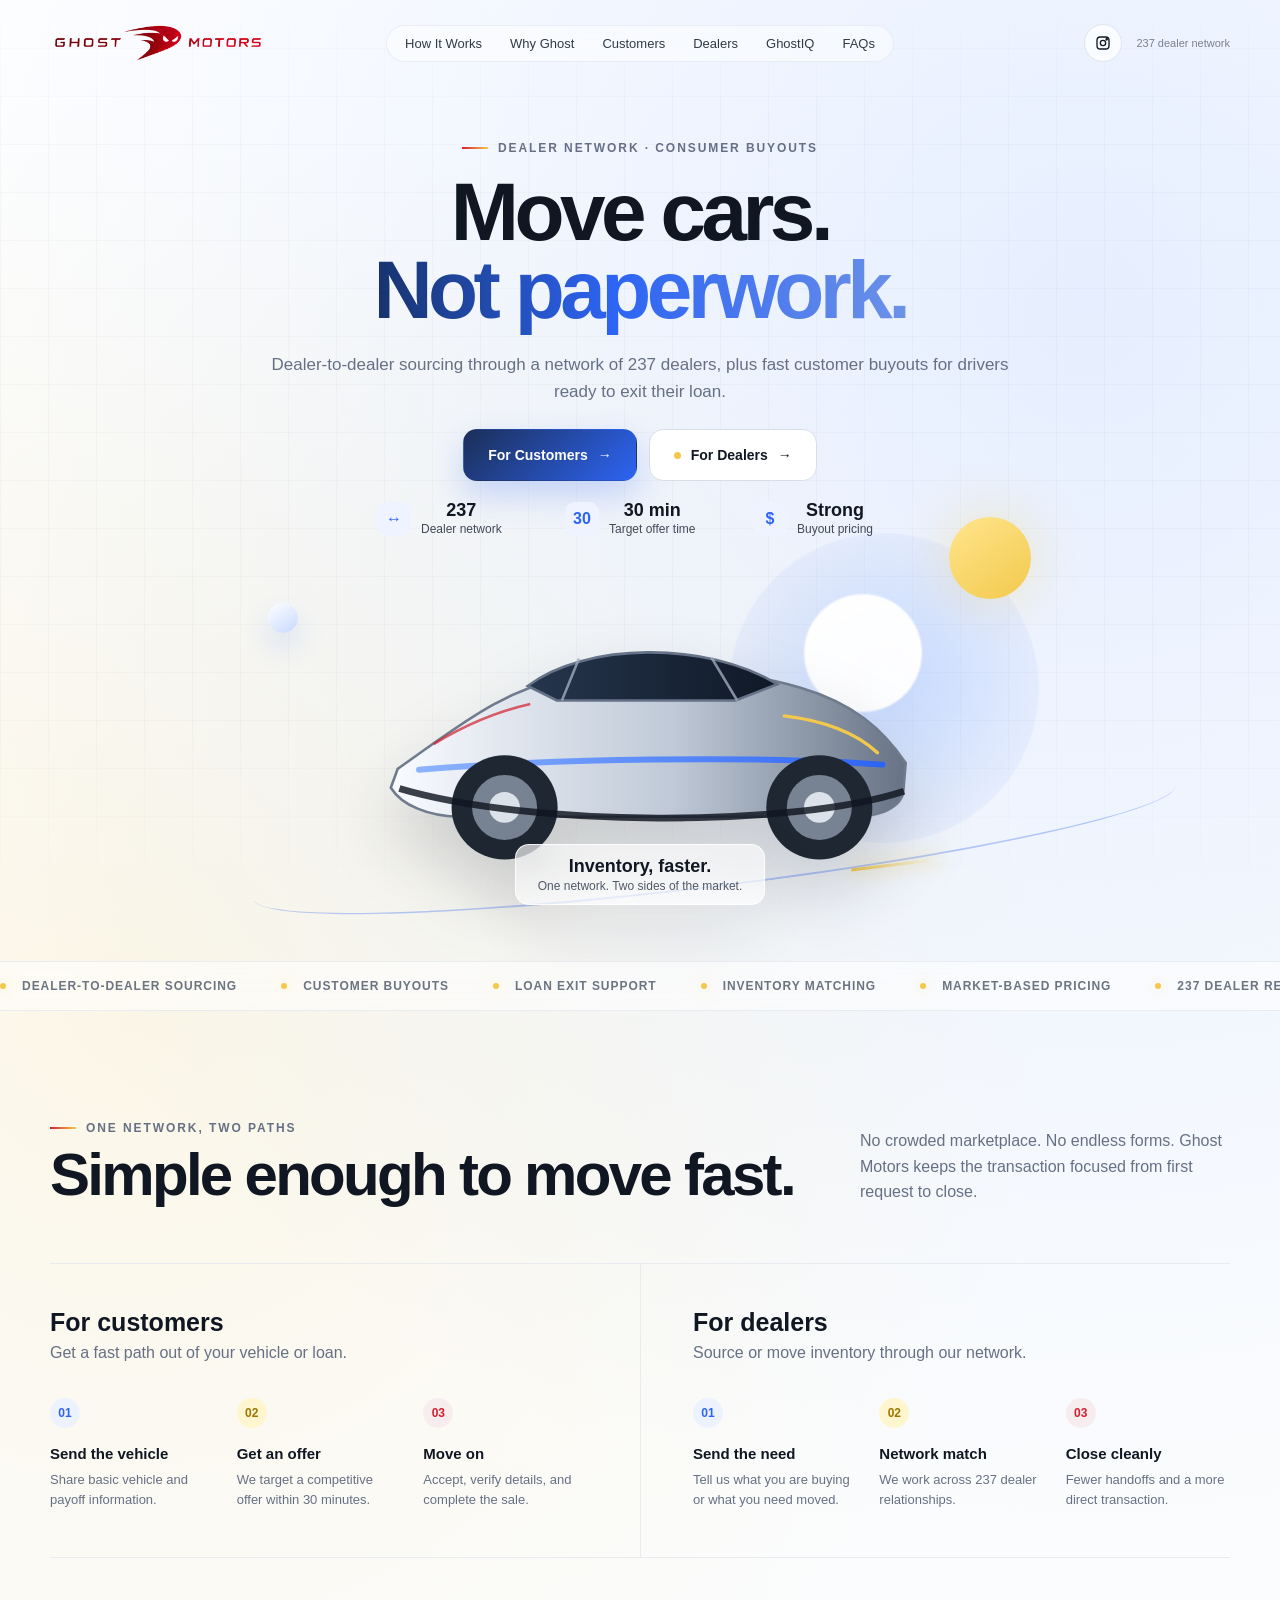
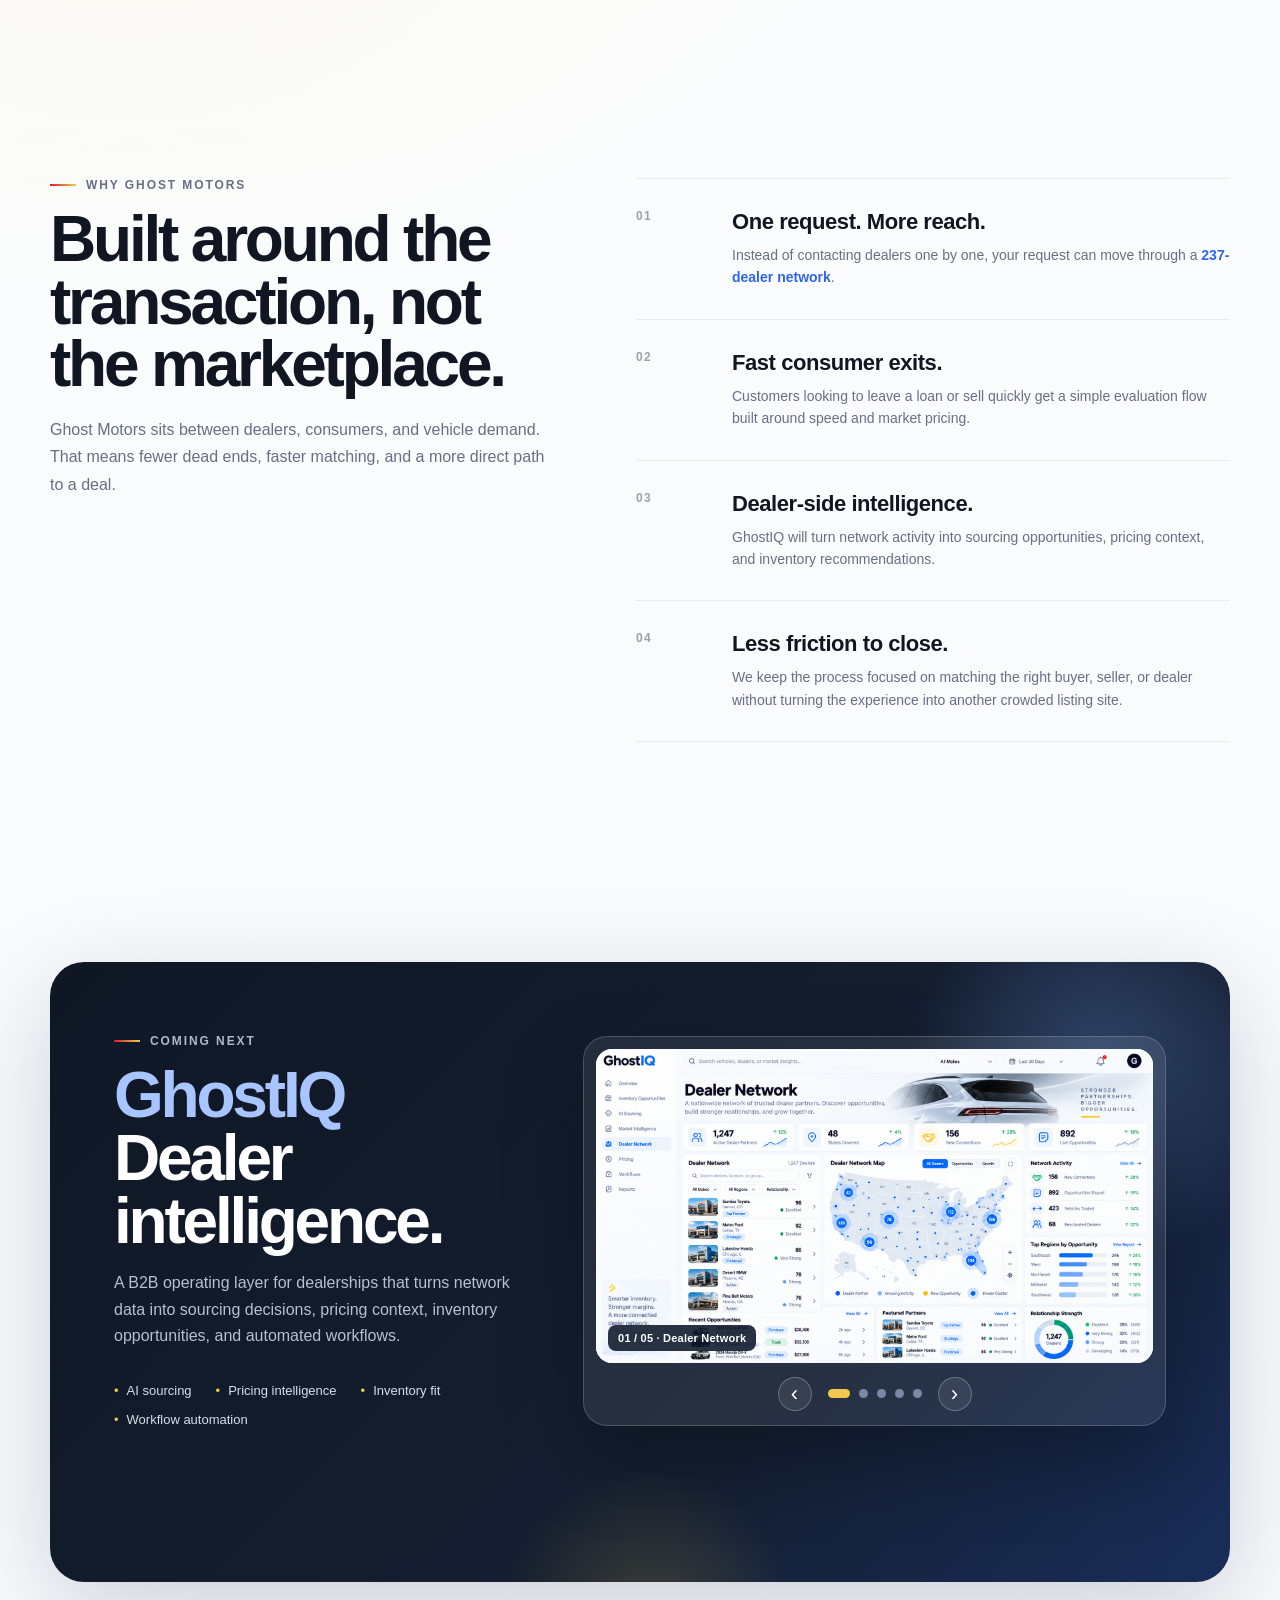
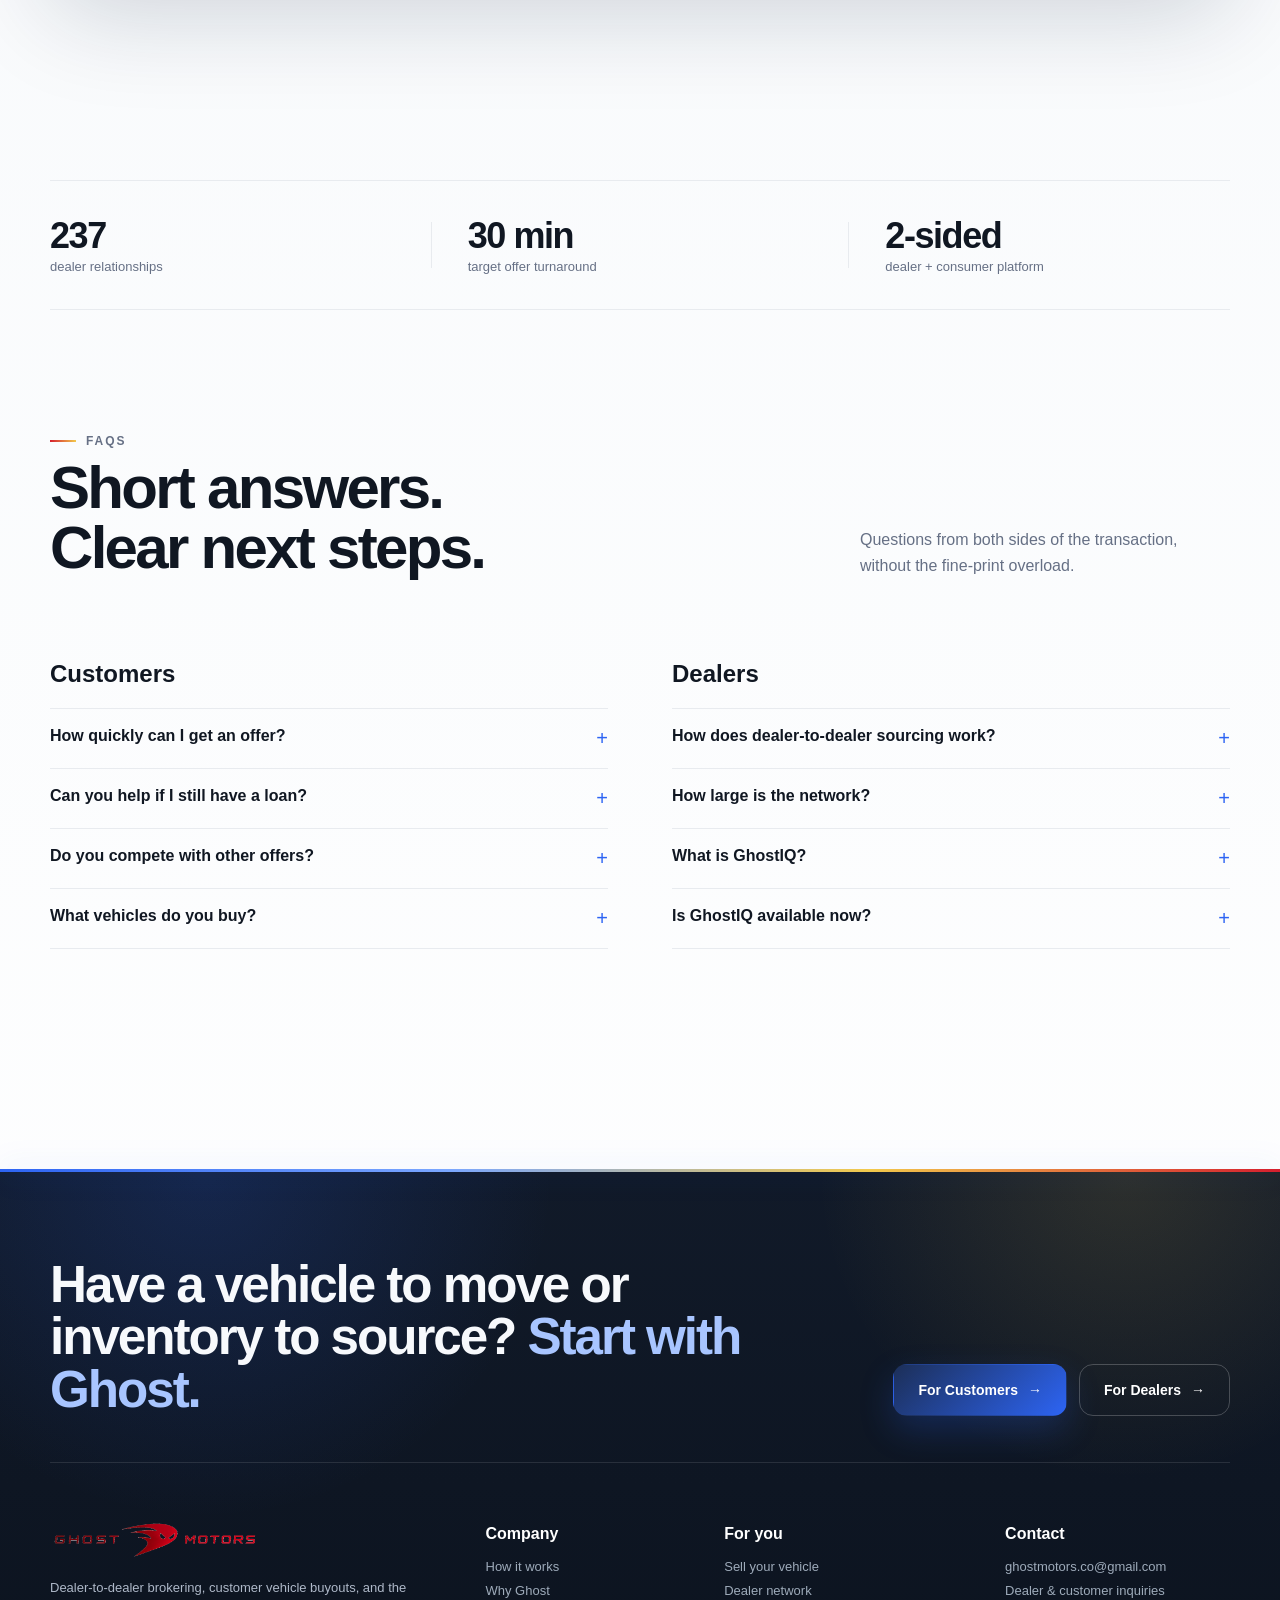
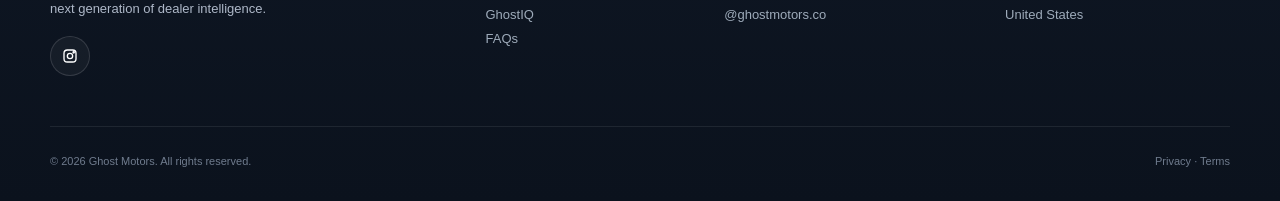
==== index.html @ e9da0dec "Replace GhostIQ mockup with five-image carousel" ====
<!DOCTYPE html>
<html lang="en">
<head>
<meta charset="UTF-8">
<meta name="viewport" content="width=device-width, initial-scale=1.0">
<meta name="description" content="Ghost Motors connects dealers, sources inventory, and gives customers fast vehicle offers.">
<title>Ghost Motors | Move Inventory Faster</title>
<link rel="icon" type="image/svg+xml" href="favicon.svg">
<style>
  :root {
    --ink:#101722;
    --muted:#667085;
    --line:#e8ebef;
    --paper:#fbfcfd;
    --blue:#2d64f3;
    --blue-2:#7aa7ff;
    --yellow:#f2c94c;
    --red:#d51f2e;
    --shadow: 0 24px 70px rgba(16, 23, 34, .10);
  }
  * { box-sizing:border-box; }
  html { scroll-behavior:smooth; }
  body {
    margin:0;
    font-family: Inter, ui-sans-serif, -apple-system, BlinkMacSystemFont, "Segoe UI", sans-serif;
    color:var(--ink);
    background:
      radial-gradient(circle at 85% 6%, rgba(122,167,255,.18), transparent 26%),
      radial-gradient(circle at 10% 20%, rgba(242,201,76,.13), transparent 22%),
      linear-gradient(180deg,#fff 0%,#f8fafc 58%,#fff 100%);
    overflow-x:hidden;
  }
  body::before {
    content:"";
    position:fixed; inset:0; pointer-events:none; z-index:-1;
    background-image:linear-gradient(rgba(16,23,34,.025) 1px, transparent 1px),
                     linear-gradient(90deg, rgba(16,23,34,.025) 1px, transparent 1px);
    background-size:48px 48px;
    mask-image:linear-gradient(to bottom, transparent, #000 12%, #000 82%, transparent);
  }
  .scroll-progress{
    position:fixed; top:0; left:0; height:3px; width:0; z-index:100;
    background:linear-gradient(90deg,var(--blue),var(--yellow),var(--red));
    box-shadow:0 0 18px rgba(45,100,243,.32);
  }
  a { color:inherit; text-decoration:none; }
  .wrap { width:min(1180px, calc(100% - 48px)); margin:auto; }
  .site-header{
    position:sticky; top:0; z-index:60;
    border-bottom:1px solid transparent;
    transition:background .3s ease, border-color .3s ease, box-shadow .3s ease, backdrop-filter .3s ease;
  }
  .site-header.scrolled{
    background:rgba(255,255,255,.78);
    backdrop-filter:blur(18px) saturate(1.2);
    -webkit-backdrop-filter:blur(18px) saturate(1.2);
    border-color:rgba(215,221,230,.78);
    box-shadow:0 12px 45px rgba(16,23,34,.06);
  }
  .nav {
    height:86px; display:grid; grid-template-columns:230px 1fr 230px; align-items:center;
    position:relative; z-index:20;
  }
  .brand { display:flex; align-items:center; width:220px; }
  .brand img { width:100%; max-height:44px; object-fit:contain; object-position:left center; }
  .navlinks {
    justify-self:center; display:flex; gap:28px; align-items:center;
    font-size:13px; color:#313a46; padding:10px 18px; border-radius:999px;
    background:rgba(255,255,255,.48); border:1px solid rgba(229,233,239,.75);
    backdrop-filter:blur(12px); -webkit-backdrop-filter:blur(12px);
  }
  .nav-right{justify-self:end; display:flex; align-items:center; gap:14px;}
  .nav-social{
    width:38px; height:38px; display:grid; place-items:center; border-radius:50%;
    border:1px solid #dfe4eb; background:rgba(255,255,255,.75); font-weight:900; font-size:13px;
    transition:.2s ease;
  }
  .nav-social:hover{transform:translateY(-2px); border-color:#cdd6e3; box-shadow:0 10px 24px rgba(16,23,34,.08);}
  .nav-social svg,.footer-social svg{width:16px; height:16px; display:block;}
  .nav-note{font-size:11px; color:#798290; white-space:nowrap;}
  .navlinks a { position:relative; }
  .navlinks a::after {
    content:""; position:absolute; left:0; right:100%; bottom:-8px; height:2px;
    background:linear-gradient(90deg,var(--blue),var(--yellow)); transition:.25s ease;
  }
  .navlinks a:hover::after { right:0; }
  .menu { display:none; border:0; background:none; font-size:26px; }
  .hero {
    min-height:auto; display:flex; flex-direction:column; align-items:center; justify-content:center;
    gap:0; padding:54px 0 34px; position:relative; text-align:center;
  }
  .hero-copy{
    display:flex; flex-direction:column; align-items:center; justify-content:center;
  }
  .eyebrow {
    display:flex; gap:10px; align-items:center; font-size:12px; letter-spacing:.16em;
    text-transform:uppercase; font-weight:800; color:#667085;
  }
  .eyebrow i { width:26px; height:2px; background:linear-gradient(90deg,var(--red),var(--yellow)); display:block; }
  h1 {
    margin:18px 0 22px; font-size:clamp(54px, 6.4vw, 86px); line-height:.95;
    letter-spacing:-.055em; max-width:900px;
  }
  h1 .accent {
    background:linear-gradient(90deg,#17336c 0%,var(--blue) 45%,#6c91e7 100%);
    -webkit-background-clip:text; color:transparent;
  }
  .hero p {
    max-width:760px; font-size:17px; line-height:1.6; color:var(--muted); margin:0 0 24px;
  }
  .actions { display:flex; gap:12px; flex-wrap:wrap; justify-content:center; }
  .btn {
    height:52px; padding:0 24px; border-radius:14px; display:inline-flex; align-items:center;
    justify-content:center; gap:10px; font-weight:800; font-size:14px; border:1px solid transparent;
    transition:transform .2s ease, box-shadow .2s ease, background .2s ease;
  }
  .btn:hover { transform:translateY(-2px); }
  .btn.primary {
    color:#fff; background:linear-gradient(135deg,#1c2f58,var(--blue));
    box-shadow:0 14px 34px rgba(45,100,243,.23);
  }
  .btn.secondary { background:#fff; border-color:#d9dee6; }
  .btn .dot { width:7px; height:7px; border-radius:99px; background:var(--yellow); }
  .trust {
    display:flex; gap:38px; margin-top:20px; color:#414a57; flex-wrap:wrap; justify-content:center;
    position:relative; z-index:5;
  }
  .trust-item { display:flex; align-items:center; gap:10px; min-width:150px; }
  .trust-icon {
    width:34px; height:34px; border-radius:10px; background:#eef3ff; display:grid; place-items:center;
    color:var(--blue); font-size:16px; font-weight:900;
  }
  .trust b { display:block; font-size:18px; line-height:1; color:var(--ink); }
  .trust span { font-size:12px; }

  .visual {
    position:relative; height:410px; width:min(100%, 930px);
    margin:-42px auto -4px;
  }
  .halo {
    position:absolute; width:350px; height:350px; border-radius:50%; right:5%; top:18px;
    background:
      radial-gradient(circle at 44% 40%,rgba(255,255,255,.95) 0 20%,transparent 21%),
      radial-gradient(circle,rgba(122,167,255,.35),rgba(45,100,243,.05) 62%,transparent 63%);
    filter:blur(.1px); animation:float 7s ease-in-out infinite;
  }
  .sun {
    position:absolute; width:82px; height:82px; border-radius:50%; right:8%; top:22px;
    background:linear-gradient(145deg,#ffe58d,var(--yellow)); box-shadow:0 0 55px rgba(242,201,76,.33);
    animation:pulse 5s ease-in-out infinite;
  }
  .orb {
    position:absolute; width:30px; height:30px; border-radius:50%; left:10%; top:108px;
    background:linear-gradient(145deg,#fff,#c7d8ff); box-shadow:0 15px 30px rgba(45,100,243,.16);
    animation:float2 6s ease-in-out infinite;
  }
  .car-stage {
    position:absolute; inset:18px -8px 0 0; display:flex; align-items:center; justify-content:center;
  }
  .car-svg { width:100%; max-width:650px; filter:drop-shadow(0 35px 34px rgba(16,23,34,.18)); }
  .route {
    position:absolute; left:8%; right:-8%; bottom:18px; height:90px; border-radius:50%;
    border-bottom:2px solid rgba(45,100,243,.32); transform:rotate(-7deg);
  }
  .route::after {
    content:""; position:absolute; width:90px; height:3px; right:26%; bottom:-3px;
    background:linear-gradient(90deg,var(--yellow),transparent);
    box-shadow:0 0 18px rgba(242,201,76,.8);
    animation:route 4s linear infinite;
  }
  .floating-note {
    position:absolute; left:50%; transform:translateX(-50%); bottom:0; padding:11px 14px; border:1px solid rgba(255,255,255,.85);
    background:rgba(255,255,255,.68); backdrop-filter:blur(16px); border-radius:14px; box-shadow:var(--shadow);
    font-size:12px; color:#505967; animation:float2 7s ease-in-out infinite reverse;
    min-width:250px; text-align:center;
  }
  .floating-note strong { display:block; font-size:18px; color:var(--ink); margin-bottom:2px; }

  section { padding:110px 0; }
  .section-head { display:flex; justify-content:space-between; gap:32px; align-items:end; margin-bottom:58px; }
  .section-head h2 {
    margin:10px 0 0; font-size:clamp(38px,5vw,60px); line-height:1; letter-spacing:-.045em;
    max-width:760px;
  }
  .section-head p { max-width:370px; color:var(--muted); line-height:1.6; margin:0; }

  .pathways {
    display:grid; grid-template-columns:1fr 1fr; gap:0; border-top:1px solid var(--line);
    border-bottom:1px solid var(--line);
  }
  .path { padding:44px 52px 48px 0; position:relative; }
  .path + .path { border-left:1px solid var(--line); padding-left:52px; padding-right:0; }
  .path h3 { font-size:25px; margin:0 0 7px; }
  .path > p { color:var(--muted); margin:0 0 36px; }
  .steps { display:grid; grid-template-columns:repeat(3,1fr); gap:22px; }
  .step .num {
    width:30px; height:30px; border-radius:50%; display:grid; place-items:center;
    background:#edf2ff; color:var(--blue); font-weight:900; margin-bottom:17px; font-size:12px;
  }
  .step:nth-child(2) .num { background:#fff6cf; color:#9c7600; }
  .step:nth-child(3) .num { background:#f7edef; color:var(--red); }
  .step b { display:block; font-size:15px; margin-bottom:8px; }
  .step p { margin:0; color:var(--muted); font-size:13px; line-height:1.5; }

  .iq {
    position:relative; overflow:clip;
    background:linear-gradient(135deg,#0f1725 0%,#151f31 65%,#192d59 100%);
    color:#fff; border-radius:34px; padding:72px 64px; min-height:620px;
    box-shadow:0 30px 100px rgba(13,27,55,.18);
  }
  .iq::before {
    content:""; position:absolute; width:420px; height:420px; border-radius:50%;
    right:-80px; top:-100px; background:radial-gradient(circle,rgba(122,167,255,.30),transparent 65%);
  }
  .iq::after {
    content:""; position:absolute; width:300px; height:300px; border-radius:50%;
    left:38%; bottom:-180px; background:radial-gradient(circle,rgba(242,201,76,.17),transparent 68%);
  }
  .iq-grid { display:grid; grid-template-columns:.82fr 1.18fr; gap:64px; align-items:center; position:relative; z-index:2; }
  .iq .eyebrow { color:#aeb9cc; }
  .iq h2 { font-size:clamp(46px,5vw,68px); line-height:.98; letter-spacing:-.05em; margin:16px 0 18px; }
  .iq h2 span { color:#a8c5ff; }
  .iq p { color:#b5c0d0; line-height:1.65; max-width:480px; }
  .feature-line {
    margin-top:34px; display:flex; flex-wrap:wrap; gap:14px 24px; font-size:13px; color:#d7deea;
  }
  .feature-line span::before { content:"•"; color:var(--yellow); margin-right:8px; }
  .iq-carousel {
    min-width:0; padding:12px; border:1px solid rgba(255,255,255,.18);
    border-radius:24px; background:rgba(255,255,255,.08);
    box-shadow:0 35px 80px rgba(0,0,0,.28);
  }
  .iq-slides {
    display:flex; overflow-x:auto; scroll-snap-type:x mandatory; scroll-behavior:smooth;
    border-radius:16px; scrollbar-width:none; overscroll-behavior-x:contain;
  }
  .iq-slides::-webkit-scrollbar { display:none; }
  .iq-slide { flex:0 0 100%; min-width:0; margin:0; scroll-snap-align:start; position:relative; }
  .iq-slide img { display:block; width:100%; height:auto; aspect-ratio:1672 / 941; object-fit:contain; background:#fff; }
  .iq-slide figcaption {
    position:absolute; left:12px; bottom:12px; padding:7px 10px; border-radius:8px;
    background:rgba(13,23,42,.88); color:#fff; font-size:11px; font-weight:700;
    letter-spacing:.02em;
  }
  .iq-controls { display:flex; justify-content:center; align-items:center; gap:16px; padding:14px 4px 2px; }
  .iq-arrow {
    display:grid; place-items:center; width:34px; height:34px; border-radius:50%;
    border:1px solid rgba(255,255,255,.25); background:rgba(255,255,255,.08);
    color:#fff; font-size:22px; line-height:1; cursor:pointer;
  }
  .iq-arrow:hover,.iq-arrow:focus-visible { background:rgba(255,255,255,.22); }
  .iq-dots { display:flex; gap:9px; align-items:center; }
  .iq-dot { width:9px; height:9px; padding:0; border:0; border-radius:50%; background:#7989a5; cursor:pointer; }
  .iq-dot[aria-current="true"] { width:22px; border-radius:99px; background:var(--yellow); }
  .iq-arrow:focus-visible,.iq-dot:focus-visible { outline:2px solid var(--yellow); outline-offset:3px; }

  .proof {
    padding:88px 0 34px;
  }
  .proof-line {
    display:grid; grid-template-columns:1fr auto 1fr auto 1fr; align-items:center; gap:36px;
    padding:34px 0; border-top:1px solid var(--line); border-bottom:1px solid var(--line);
  }
  .proof-item strong { font-size:36px; letter-spacing:-.04em; display:block; }
  .proof-item span { color:var(--muted); font-size:13px; }
  .slash { width:1px; height:46px; background:var(--line); }

  .faq { padding-top:90px; }
  .faq-grid { display:grid; grid-template-columns:1fr 1fr; gap:64px; }
  .faq-col h3 { font-size:24px; margin-bottom:20px; }
  details { border-top:1px solid var(--line); padding:18px 0; }
  details:last-child { border-bottom:1px solid var(--line); }
  summary { cursor:pointer; font-weight:750; list-style:none; display:flex; justify-content:space-between; gap:18px; }
  summary::-webkit-details-marker { display:none; }
  summary::after { content:"+"; color:var(--blue); font-size:20px; font-weight:400; }
  details[open] summary::after { content:"–"; }
  details p { margin:12px 32px 0 0; color:var(--muted); font-size:14px; line-height:1.6; }

  footer { padding:80px 0 36px; }
  .footer {
    padding-top:40px; border-top:1px solid var(--line); display:grid;
    grid-template-columns:1.4fr .7fr .8fr; gap:56px;
  }
  .footer-brand img { width:210px; max-height:46px; object-fit:contain; object-position:left center; }
  .footer-brand p { color:var(--muted); max-width:390px; line-height:1.6; font-size:13px; }
  .footer h4 { margin:6px 0 16px; }
  .footer a, .footer span { display:block; color:var(--muted); font-size:13px; margin:9px 0; }
  .legal { display:flex; justify-content:space-between; gap:20px; margin-top:50px; color:#98a0aa; font-size:11px; }

  .reveal {
    opacity:0; transform:translateY(30px) scale(.985);
    filter:blur(7px);
    transition:opacity .9s cubic-bezier(.2,.75,.2,1),
               transform .9s cubic-bezier(.2,.75,.2,1),
               filter .9s cubic-bezier(.2,.75,.2,1);
    transition-delay:var(--delay,0ms);
  }
  .reveal.on { opacity:1; transform:none; filter:blur(0); }

  .reveal-left{
    opacity:0; transform:translateX(-44px);
    transition:opacity .9s cubic-bezier(.2,.75,.2,1), transform .9s cubic-bezier(.2,.75,.2,1);
  }
  .reveal-right{
    opacity:0; transform:translateX(44px);
    transition:opacity .9s cubic-bezier(.2,.75,.2,1), transform .9s cubic-bezier(.2,.75,.2,1);
  }
  .reveal-left.on,.reveal-right.on{opacity:1; transform:none;}
  .stagger > *{opacity:0; transform:translateY(18px); transition:.65s cubic-bezier(.2,.75,.2,1);}
  .stagger.on > *{opacity:1; transform:none;}
  .stagger.on > *:nth-child(1){transition-delay:.05s}
  .stagger.on > *:nth-child(2){transition-delay:.12s}
  .stagger.on > *:nth-child(3){transition-delay:.19s}
  .stagger.on > *:nth-child(4){transition-delay:.26s}
  .stagger.on > *:nth-child(5){transition-delay:.33s}
  @keyframes float { 0%,100%{transform:translateY(0)} 50%{transform:translateY(-15px)} }
  @keyframes float2 { 0%,100%{transform:translate(0,0)} 50%{transform:translate(7px,-12px)} }
  @keyframes pulse { 0%,100%{transform:scale(1); opacity:.9} 50%{transform:scale(1.06); opacity:1} }
  @keyframes route { from{transform:translateX(-220px)} to{transform:translateX(260px)} }


  .signal-strip{padding:26px 0 0; overflow:hidden;}
  .marquee{
    border-top:1px solid var(--line); border-bottom:1px solid var(--line);
    background:rgba(255,255,255,.54); backdrop-filter:blur(10px);
    overflow:hidden; white-space:nowrap;
  }
  .marquee-track{
    display:inline-flex; gap:44px; align-items:center; min-width:max-content;
    padding:17px 0; animation:marquee 28s linear infinite;
    color:#6b7481; font-size:12px; letter-spacing:.08em; text-transform:uppercase; font-weight:800;
  }
  .marquee-track span::before{
    content:""; display:inline-block; width:6px; height:6px; border-radius:50%;
    background:var(--yellow); margin-right:16px; vertical-align:1px;
    box-shadow:0 0 14px rgba(242,201,76,.55);
  }

  .why-grid{display:grid; grid-template-columns:.92fr 1.08fr; gap:80px; align-items:start;}
  .why-copy{position:sticky; top:130px;}
  .why-copy h2{font-size:clamp(40px,5vw,64px); line-height:.98; letter-spacing:-.05em; margin:16px 0 20px;}
  .why-copy p{color:var(--muted); line-height:1.7; max-width:520px;}
  .why-list{border-top:1px solid var(--line);}
  .why-row{
    display:grid; grid-template-columns:72px 1fr; gap:24px; padding:30px 0;
    border-bottom:1px solid var(--line);
  }
  .why-row .index{font-size:12px; color:#9aa2ad; font-weight:900; letter-spacing:.12em;}
  .why-row h3{margin:0 0 9px; font-size:22px; letter-spacing:-.02em;}
  .why-row p{margin:0; color:var(--muted); line-height:1.6; font-size:14px;}
  .why-row strong{color:var(--blue);}

  footer{
    margin-top:110px; position:relative; padding:90px 0 34px;
    background:
      radial-gradient(circle at 16% 0%,rgba(45,100,243,.18),transparent 28%),
      radial-gradient(circle at 88% 0%,rgba(242,201,76,.13),transparent 24%),
      linear-gradient(180deg,#111a29 0%,#0b121d 100%);
    color:#f7f9fc;
  }
  footer::before{
    content:""; position:absolute; left:0; right:0; top:0; height:3px;
    background:linear-gradient(90deg,var(--blue),#7aa7ff 35%,var(--yellow) 68%,var(--red));
    box-shadow:0 0 30px rgba(45,100,243,.28);
  }
  .footer{
    padding-top:0; border-top:0; display:grid;
    grid-template-columns:1.35fr .65fr .8fr .8fr; gap:56px;
  }
  .footer-brand p{color:#aeb8c8;}
  .footer h4{color:#fff;}
  .footer a,.footer span{color:#9eabba;}
  .footer a:hover{color:#fff;}
  .footer-social{display:flex; gap:10px; margin-top:16px;}
  .footer-social a{
    width:40px; height:40px; border-radius:50%; display:grid; place-items:center;
    border:1px solid rgba(255,255,255,.13); background:rgba(255,255,255,.04);
    color:#fff; margin:0; font-size:12px; font-weight:900; transition:.2s ease;
  }
  .footer-social a:hover{transform:translateY(-2px); background:rgba(255,255,255,.08);}
  .footer-cta{
    margin-bottom:56px; display:flex; justify-content:space-between; gap:30px; align-items:end;
    padding-bottom:46px; border-bottom:1px solid rgba(255,255,255,.11);
  }
  .footer-cta h3{
    margin:0; font-size:clamp(34px,4vw,52px); max-width:720px; line-height:1.02; letter-spacing:-.04em;
  }
  .footer-cta h3 span{color:#a8c5ff;}
  .footer-cta .btn.secondary{background:transparent; color:#fff; border-color:rgba(255,255,255,.22);}
  .legal{color:#6f7b8d; border-top:1px solid rgba(255,255,255,.08); padding-top:28px;}

  @keyframes marquee{from{transform:translateX(0)} to{transform:translateX(-50%)}}

  @media (max-width: 900px) {
    .nav{grid-template-columns:1fr auto;}
    .navlinks { display:none; }
    .nav-right{display:none;}
    .menu { display:block; justify-self:end; }
    .hero { padding:38px 0 26px; }
    .visual { height:320px; margin:-24px auto 0; }
    .section-head { align-items:start; flex-direction:column; }
    .pathways, .faq-grid, .iq-grid { grid-template-columns:1fr; }
    .path + .path { border-left:0; border-top:1px solid var(--line); padding-left:0; }
    .path { padding-right:0; }
    .iq { padding:52px 28px; }
    .proof-line { grid-template-columns:1fr; gap:24px; }
    .slash { display:none; }
    .footer { grid-template-columns:1fr 1fr; }
    .why-grid{grid-template-columns:1fr; gap:40px;}
    .why-copy{position:relative; top:auto;}
    .footer-cta{align-items:flex-start; flex-direction:column;}
  }
  @media (max-width: 620px) {
    .wrap { width:min(100% - 28px,1180px); }
    h1 { font-size:49px; }
    .hero { min-height:auto; }
    .visual { height:265px; margin:-16px auto 0; }
    .halo { width:245px; height:245px; }
    .car-stage { inset:8px -22px 0 -12px; }
    .trust { gap:22px; margin-top:16px; }
    .trust-item { min-width:135px; }
    .steps { grid-template-columns:1fr; }
    .step { border-left:2px solid #edf0f5; padding-left:18px; }
    .iq { padding:42px 18px; }
    .iq-grid { gap:30px; }
    .iq-slide figcaption { left:8px; bottom:8px; font-size:10px; }
    .footer { grid-template-columns:1fr; }
    .why-row{grid-template-columns:48px 1fr;}
    .legal { flex-direction:column; }
  }
  @media (prefers-reduced-motion: reduce) {
    *, *::before, *::after { animation:none !important; transition:none !important; scroll-behavior:auto !important; }
    .reveal { opacity:1; transform:none; }
  }
</style>
</head>
<body>
<div class="scroll-progress" id="scrollProgress"></div>
<header class="site-header" id="siteHeader">
  <div class="wrap">
    <nav class="nav">
      <a class="brand" href="#"><img alt="Ghost Motors" src="[data-uri]"></a>
      <div class="navlinks">
        <a href="#how">How It Works</a>
        <a href="#why">Why Ghost</a>
        <a href="#customers">Customers</a>
        <a href="#dealers">Dealers</a>
        <a href="#ghostiq">GhostIQ</a>
        <a href="#faq">FAQs</a>
      </div>
      <div class="nav-right">
        <a class="nav-social" href="https://www.instagram.com/ghostmotors.co/" target="_blank" rel="noopener" aria-label="Ghost Motors Instagram"><svg viewBox="0 0 24 24" aria-hidden="true" fill="none" stroke="currentColor" stroke-width="2" stroke-linecap="round" stroke-linejoin="round">
  <rect x="3" y="3" width="18" height="18" rx="5" ry="5"></rect>
  <circle cx="12" cy="12" r="4"></circle>
  <circle cx="17.5" cy="6.5" r="1"></circle>
</svg></a>
        <span class="nav-note">237 dealer network</span>
      </div>
      <button class="menu" aria-label="Menu">☰</button>
    </nav>
  </div>
</header>

<main>
<section class="hero wrap">
  <div class="hero-copy reveal on">
    <div class="eyebrow"><i></i> Dealer network · consumer buyouts</div>
    <h1>Move cars.<br><span class="accent">Not paperwork.</span></h1>
    <p>Dealer-to-dealer sourcing through a network of 237 dealers, plus fast customer buyouts for drivers ready to exit their loan.</p>
    <div class="actions">
      <a class="btn primary" href="https://forms.gle/uVAF91x5bxfbbbyC8" target="_blank" rel="noopener">For Customers <span>→</span></a>
      <a class="btn secondary" href="https://forms.gle/ngZRGVnKfRn4CiXC7" target="_blank" rel="noopener"><span class="dot"></span> For Dealers <span>→</span></a>
    </div>
    <div class="trust stagger reveal">
      <div class="trust-item"><div class="trust-icon">↔</div><div><b>237</b><span>Dealer network</span></div></div>
      <div class="trust-item"><div class="trust-icon">30</div><div><b>30 min</b><span>Target offer time</span></div></div>
      <div class="trust-item"><div class="trust-icon">$</div><div><b>Strong</b><span>Buyout pricing</span></div></div>
    </div>
  </div>

  <div class="visual reveal on">
    <div class="halo"></div><div class="sun"></div><div class="orb"></div><div class="route"></div>
    <div class="car-stage">
      <svg class="car-svg" viewBox="0 0 760 400" aria-label="Stylized performance car illustration">
        <defs>
          <linearGradient id="body" x1="0" x2="1"><stop offset="0" stop-color="#f9fbff"/><stop offset=".55" stop-color="#bfc9d7"/><stop offset="1" stop-color="#677385"/></linearGradient>
          <linearGradient id="glass" x1="0" x2="1"><stop offset="0" stop-color="#26364e"/><stop offset="1" stop-color="#0f1826"/></linearGradient>
          <linearGradient id="blueLine"><stop stop-color="#8cb3ff"/><stop offset="1" stop-color="#2d64f3"/></linearGradient>
        </defs>
        <path d="M92 270 C170 215 214 178 298 160 C369 145 483 152 563 175 C624 193 659 223 686 263 L683 299 C677 319 649 326 621 326 L163 326 C128 325 97 313 84 292 Z" fill="url(#body)" stroke="#6f7b8c" stroke-width="3"/>
        <path d="M244 173 C311 122 453 120 536 171 L487 190 L278 190 Z" fill="url(#glass)" stroke="#657287" stroke-width="3"/>
        <path d="M284 190 L304 141 M489 190 L459 140" stroke="#9facbd" stroke-width="3" opacity=".8"/>
        <path d="M117 271 C265 258 515 254 659 265" fill="none" stroke="url(#blueLine)" stroke-width="7" stroke-linecap="round"/>
        <path d="M544 208 C594 214 628 228 653 251" fill="none" stroke="#f2c94c" stroke-width="4" stroke-linecap="round"/>
        <path d="M134 241 C168 220 203 204 247 194" fill="none" stroke="#d51f2e" stroke-width="3" opacity=".7"/>
        <ellipse cx="217" cy="315" rx="62" ry="61" fill="#1e2732"/><ellipse cx="217" cy="315" rx="38" ry="38" fill="#778292"/><ellipse cx="217" cy="315" rx="18" ry="18" fill="#dce2e9"/>
        <ellipse cx="585" cy="315" rx="62" ry="61" fill="#1e2732"/><ellipse cx="585" cy="315" rx="38" ry="38" fill="#778292"/><ellipse cx="585" cy="315" rx="18" ry="18" fill="#dce2e9"/>
        <path d="M94 293 C245 338 552 339 684 296" fill="none" stroke="#101722" stroke-width="8" opacity=".82"/>
      </svg>
    </div>
    <div class="floating-note"><strong>Inventory, faster.</strong>One network. Two sides of the market.</div>
  </div>
</section>

<section class="signal-strip" aria-label="Ghost Motors capabilities">
  <div class="marquee">
    <div class="marquee-track">
      <span>Dealer-to-dealer sourcing</span><span>Customer buyouts</span><span>Loan exit support</span><span>Inventory matching</span><span>Market-based pricing</span><span>237 dealer relationships</span><span>GhostIQ dealer intelligence</span>
      <span>Dealer-to-dealer sourcing</span><span>Customer buyouts</span><span>Loan exit support</span><span>Inventory matching</span><span>Market-based pricing</span><span>237 dealer relationships</span><span>GhostIQ dealer intelligence</span>
    </div>
  </div>
</section>

<section id="how">
  <div class="wrap">
    <div class="section-head reveal">
      <div>
        <div class="eyebrow"><i></i> One network, two paths</div>
        <h2>Simple enough to move fast.</h2>
      </div>
      <p>No crowded marketplace. No endless forms. Ghost Motors keeps the transaction focused from first request to close.</p>
    </div>

    <div class="pathways reveal">
      <div class="path" id="customers">
        <h3>For customers</h3>
        <p>Get a fast path out of your vehicle or loan.</p>
        <div class="steps">
          <div class="step"><div class="num">01</div><b>Send the vehicle</b><p>Share basic vehicle and payoff information.</p></div>
          <div class="step"><div class="num">02</div><b>Get an offer</b><p>We target a competitive offer within 30 minutes.</p></div>
          <div class="step"><div class="num">03</div><b>Move on</b><p>Accept, verify details, and complete the sale.</p></div>
        </div>
      </div>
      <div class="path" id="dealers">
        <h3>For dealers</h3>
        <p>Source or move inventory through our network.</p>
        <div class="steps">
          <div class="step"><div class="num">01</div><b>Send the need</b><p>Tell us what you are buying or what you need moved.</p></div>
          <div class="step"><div class="num">02</div><b>Network match</b><p>We work across 237 dealer relationships.</p></div>
          <div class="step"><div class="num">03</div><b>Close cleanly</b><p>Fewer handoffs and a more direct transaction.</p></div>
        </div>
      </div>
    </div>
  </div>
</section>

<section id="why">
  <div class="wrap">
    <div class="why-grid">
      <div class="why-copy reveal-left">
        <div class="eyebrow"><i></i> Why Ghost Motors</div>
        <h2>Built around the transaction, not the marketplace.</h2>
        <p>Ghost Motors sits between dealers, consumers, and vehicle demand. That means fewer dead ends, faster matching, and a more direct path to a deal.</p>
      </div>
      <div class="why-list stagger reveal">
        <div class="why-row">
          <div class="index">01</div>
          <div><h3>One request. More reach.</h3><p>Instead of contacting dealers one by one, your request can move through a <strong>237-dealer network</strong>.</p></div>
        </div>
        <div class="why-row">
          <div class="index">02</div>
          <div><h3>Fast consumer exits.</h3><p>Customers looking to leave a loan or sell quickly get a simple evaluation flow built around speed and market pricing.</p></div>
        </div>
        <div class="why-row">
          <div class="index">03</div>
          <div><h3>Dealer-side intelligence.</h3><p>GhostIQ will turn network activity into sourcing opportunities, pricing context, and inventory recommendations.</p></div>
        </div>
        <div class="why-row">
          <div class="index">04</div>
          <div><h3>Less friction to close.</h3><p>We keep the process focused on matching the right buyer, seller, or dealer without turning the experience into another crowded listing site.</p></div>
        </div>
      </div>
    </div>
  </div>
</section>

<section id="ghostiq">
  <div class="wrap">
    <div class="iq reveal">
      <div class="iq-grid">
        <div>
          <div class="eyebrow"><i></i> Coming next</div>
          <h2><span>GhostIQ</span><br>Dealer intelligence.</h2>
          <p>A B2B operating layer for dealerships that turns network data into sourcing decisions, pricing context, inventory opportunities, and automated workflows.</p>
          <div class="feature-line">
            <span>AI sourcing</span><span>Pricing intelligence</span><span>Inventory fit</span><span>Workflow automation</span>
          </div>
        </div>

        <div class="iq-carousel" role="region" aria-roledescription="carousel" aria-label="GhostIQ platform previews">
          <div class="iq-slides" id="iqSlides" aria-live="off">
            <figure class="iq-slide" role="group" aria-roledescription="slide" aria-label="1 of 5: Dealer Network">
              <img src="assets/ghostplatform1.png" alt="GhostIQ Dealer Network dashboard" width="1672" height="941" loading="lazy" decoding="async">
              <figcaption>01 / 05 · Dealer Network</figcaption>
            </figure>
            <figure class="iq-slide" role="group" aria-roledescription="slide" aria-label="2 of 5: Market Intelligence">
              <img src="assets/ghostplatform2.png" alt="GhostIQ Market Intelligence dashboard" width="1672" height="941" loading="lazy" decoding="async">
              <figcaption>02 / 05 · Market Intelligence</figcaption>
            </figure>
            <figure class="iq-slide" role="group" aria-roledescription="slide" aria-label="3 of 5: AI Sourcing">
              <img src="assets/ghostplatform3.png" alt="GhostIQ AI Sourcing dashboard" width="1672" height="941" loading="lazy" decoding="async">
              <figcaption>03 / 05 · AI Sourcing</figcaption>
            </figure>
            <figure class="iq-slide" role="group" aria-roledescription="slide" aria-label="4 of 5: Dealer Chat">
              <img src="assets/ghostplatform4.png" alt="GhostIQ Dealer Chat dashboard" width="1672" height="941" loading="lazy" decoding="async">
              <figcaption>04 / 05 · Dealer Chat</figcaption>
            </figure>
            <figure class="iq-slide" role="group" aria-roledescription="slide" aria-label="5 of 5: Overview">
              <img src="assets/ghostplatform5.png" alt="GhostIQ Overview dashboard" width="1672" height="941" loading="lazy" decoding="async">
              <figcaption>05 / 05 · Overview</figcaption>
            </figure>
          </div>
          <div class="iq-controls" aria-label="Carousel controls">
            <button class="iq-arrow" id="iqPrevious" type="button" aria-label="Previous GhostIQ image">‹</button>
            <div class="iq-dots" aria-label="Choose GhostIQ image">
              <button class="iq-dot" type="button" data-slide="0" aria-label="Show image 1 of 5" aria-current="true"></button>
              <button class="iq-dot" type="button" data-slide="1" aria-label="Show image 2 of 5"></button>
              <button class="iq-dot" type="button" data-slide="2" aria-label="Show image 3 of 5"></button>
              <button class="iq-dot" type="button" data-slide="3" aria-label="Show image 4 of 5"></button>
              <button class="iq-dot" type="button" data-slide="4" aria-label="Show image 5 of 5"></button>
            </div>
            <button class="iq-arrow" id="iqNext" type="button" aria-label="Next GhostIQ image">›</button>
          </div>
        </div>
      </div>
    </div>
  </div>
</section>

<section class="proof">
  <div class="wrap proof-line reveal">
    <div class="proof-item"><strong>237</strong><span>dealer relationships</span></div>
    <div class="slash"></div>
    <div class="proof-item"><strong>30 min</strong><span>target offer turnaround</span></div>
    <div class="slash"></div>
    <div class="proof-item"><strong>2-sided</strong><span>dealer + consumer platform</span></div>
  </div>
</section>

<section class="faq" id="faq">
  <div class="wrap">
    <div class="section-head reveal">
      <div><div class="eyebrow"><i></i> FAQs</div><h2>Short answers.<br>Clear next steps.</h2></div>
      <p>Questions from both sides of the transaction, without the fine-print overload.</p>
    </div>
    <div class="faq-grid reveal">
      <div class="faq-col">
        <h3>Customers</h3>
        <details><summary>How quickly can I get an offer?</summary><p>Our goal is to provide a competitive offer within 30 minutes after we receive the information needed to evaluate your vehicle.</p></details>
        <details><summary>Can you help if I still have a loan?</summary><p>Yes. Ghost Motors can work with vehicles that still have a payoff balance and help structure the transaction around the existing loan.</p></details>
        <details><summary>Do you compete with other offers?</summary><p>Yes. We focus on aggressive, market-based buyout pricing and can review competing offers when available.</p></details>
        <details><summary>What vehicles do you buy?</summary><p>We evaluate a broad range of vehicles. Final eligibility and pricing depend on condition, history, market demand, and payoff details.</p></details>
      </div>
      <div class="faq-col">
        <h3>Dealers</h3>
        <details><summary>How does dealer-to-dealer sourcing work?</summary><p>Send us the inventory you are looking for or need to move. We use our dealer network to identify relevant opportunities and facilitate the introduction.</p></details>
        <details><summary>How large is the network?</summary><p>Ghost Motors currently works across a network of 237 dealers.</p></details>
        <details><summary>What is GhostIQ?</summary><p>GhostIQ is our upcoming B2B dealer software focused on AI-assisted sourcing, pricing intelligence, inventory recommendations, and workflow automation.</p></details>
        <details><summary>Is GhostIQ available now?</summary><p>Not yet. The platform is in development and will be introduced to dealers in stages.</p></details>
      </div>
    </div>
  </div>
</section>
</main>

<footer>
  <div class="wrap">
    <div class="footer-cta reveal">
      <h3>Have a vehicle to move or inventory to source? <span>Start with Ghost.</span></h3>
      <div class="actions">
        <a class="btn primary" href="https://forms.gle/uVAF91x5bxfbbbyC8" target="_blank" rel="noopener">For Customers <span>→</span></a>
        <a class="btn secondary" href="https://forms.gle/ngZRGVnKfRn4CiXC7" target="_blank" rel="noopener">For Dealers <span>→</span></a>
      </div>
    </div>

    <div class="footer">
      <div class="footer-brand">
        <img alt="Ghost Motors" src="[data-uri]">
        <p>Dealer-to-dealer brokering, customer vehicle buyouts, and the next generation of dealer intelligence.</p>
        <div class="footer-social">
          <a href="https://www.instagram.com/ghostmotors.co/" target="_blank" rel="noopener" aria-label="Instagram"><svg viewBox="0 0 24 24" aria-hidden="true" fill="none" stroke="currentColor" stroke-width="2" stroke-linecap="round" stroke-linejoin="round">
  <rect x="3" y="3" width="18" height="18" rx="5" ry="5"></rect>
  <circle cx="12" cy="12" r="4"></circle>
  <circle cx="17.5" cy="6.5" r="1"></circle>
</svg></a>
        </div>
      </div>
      <div>
        <h4>Company</h4>
        <a href="#how">How it works</a>
        <a href="#why">Why Ghost</a>
        <a href="#ghostiq">GhostIQ</a>
        <a href="#faq">FAQs</a>
      </div>
      <div>
        <h4>For you</h4>
        <a href="https://forms.gle/uVAF91x5bxfbbbyC8" target="_blank" rel="noopener">Sell your vehicle</a>
        <a href="https://forms.gle/ngZRGVnKfRn4CiXC7" target="_blank" rel="noopener">Dealer network</a>
        <a href="https://www.instagram.com/ghostmotors.co/" target="_blank" rel="noopener">@ghostmotors.co</a>
      </div>
      <div>
        <h4>Contact</h4>
        <span>ghostmotors.co@gmail.com</span>
        <span>Dealer & customer inquiries</span>
        <span>United States</span>
      </div>
    </div>
    <div class="legal">
      <span>© 2026 Ghost Motors. All rights reserved.</span>
      <span>Privacy · Terms</span>
    </div>
  </div>
</footer>


<script>
  const siteHeader = document.getElementById('siteHeader');
  const progress = document.getElementById('scrollProgress');

  function onScroll() {
    const y = window.scrollY || 0;
    siteHeader.classList.toggle('scrolled', y > 18);

    const max = document.documentElement.scrollHeight - window.innerHeight;
    const pct = max > 0 ? (y / max) * 100 : 0;
    progress.style.width = pct + '%';

    const visual = document.querySelector('.visual');
    if (visual && y < 900) {
      visual.style.transform = `translateY(${y * .035}px)`;
    }
  }

  window.addEventListener('scroll', onScroll, { passive: true });
  onScroll();

  const reveal = new IntersectionObserver((entries) => {
    entries.forEach((entry) => {
      if (entry.isIntersecting) {
        entry.target.classList.add('on');
        reveal.unobserve(entry.target);
      }
    });
  }, { threshold: 0.12, rootMargin: "0px 0px -5% 0px" });

  document.querySelectorAll('.reveal:not(.on), .reveal-left, .reveal-right').forEach(el => reveal.observe(el));

  const iqCarousel = document.querySelector('.iq-carousel');
  const iqSlides = document.getElementById('iqSlides');
  const iqDots = [...iqCarousel.querySelectorAll('.iq-dot')];
  const iqMotion = window.matchMedia('(prefers-reduced-motion: reduce)');
  let iqIndex = 0;
  let iqTimer;
  let iqVisible = false;
  let iqPointerOver = false;

  function showIqSlide(index) {
    const previous = iqIndex;
    iqIndex = (index + iqDots.length) % iqDots.length;
    iqSlides.scrollTo({
      left: iqIndex * iqSlides.clientWidth,
      behavior: iqMotion.matches || (previous === iqDots.length - 1 && iqIndex === 0) ? 'instant' : 'smooth'
    });
    iqDots.forEach((dot, position) => {
      if (position === iqIndex) dot.setAttribute('aria-current', 'true');
      else dot.removeAttribute('aria-current');
    });
  }

  function stopIqAutoplay() {
    clearInterval(iqTimer);
    iqTimer = undefined;
  }

  function startIqAutoplay() {
    stopIqAutoplay();
    if (!iqVisible || iqPointerOver || iqCarousel.contains(document.activeElement) ||
        document.hidden || iqMotion.matches) return;
    iqTimer = setInterval(() => showIqSlide(iqIndex + 1), 5500);
  }

  iqCarousel.querySelector('#iqPrevious').addEventListener('click', () => showIqSlide(iqIndex - 1));
  iqCarousel.querySelector('#iqNext').addEventListener('click', () => showIqSlide(iqIndex + 1));
  iqDots.forEach((dot, index) => dot.addEventListener('click', () => showIqSlide(index)));

  iqSlides.addEventListener('scroll', () => {
    iqIndex = Math.max(0, Math.min(iqDots.length - 1,
      Math.round(iqSlides.scrollLeft / iqSlides.clientWidth)));
    iqDots.forEach((dot, position) => {
      if (position === iqIndex) dot.setAttribute('aria-current', 'true');
      else dot.removeAttribute('aria-current');
    });
  }, { passive: true });

  iqCarousel.addEventListener('pointerenter', () => { iqPointerOver = true; stopIqAutoplay(); });
  iqCarousel.addEventListener('pointerleave', () => { iqPointerOver = false; startIqAutoplay(); });
  iqCarousel.addEventListener('pointerdown', stopIqAutoplay);
  iqCarousel.addEventListener('pointerup', startIqAutoplay);
  iqCarousel.addEventListener('focusin', stopIqAutoplay);
  iqCarousel.addEventListener('focusout', () => setTimeout(startIqAutoplay, 0));
  document.addEventListener('visibilitychange', startIqAutoplay);
  iqMotion.addEventListener('change', startIqAutoplay);
  new IntersectionObserver(([entry]) => {
    iqVisible = entry.isIntersecting;
    startIqAutoplay();
  }, { threshold: 0.3 }).observe(iqCarousel);

  document.querySelector('.menu').addEventListener('click', () => {
    const nav = document.querySelector('.navlinks');
    if (getComputedStyle(nav).display === 'none') {
      nav.style.display = 'flex';
      nav.style.position = 'absolute';
      nav.style.top = '72px';
      nav.style.right = '0';
      nav.style.left = 'auto';
      nav.style.flexDirection = 'column';
      nav.style.alignItems = 'flex-start';
      nav.style.background = 'rgba(255,255,255,.96)';
      nav.style.padding = '18px';
      nav.style.border = '1px solid #e8ebef';
      nav.style.borderRadius = '18px';
      nav.style.boxShadow = '0 20px 60px rgba(16,23,34,.12)';
      nav.style.backdropFilter = 'blur(18px)';
    } else {
      nav.removeAttribute('style');
    }
  });

  const counters = document.querySelectorAll('.proof-item strong');
  const counterObserver = new IntersectionObserver((entries) => {
    entries.forEach(entry => {
      if (!entry.isIntersecting) return;

      const el = entry.target;
      const text = el.textContent.trim();
      const match = text.match(/\d+/);
      if (!match || text.includes('2-sided')) return;

      const numeric = parseInt(match[0], 10);
      const suffix = text.replace(match[0], '');
      const duration = 1100;
      const startTime = performance.now();

      function tick(now) {
        const p = Math.min((now - startTime) / duration, 1);
        const eased = 1 - Math.pow(1 - p, 3);
        el.textContent = Math.round(numeric * eased) + suffix;
        if (p < 1) requestAnimationFrame(tick);
      }

      requestAnimationFrame(tick);
      counterObserver.unobserve(el);
    });
  }, { threshold: .7 });

  counters.forEach(el => counterObserver.observe(el));
</script>

</body>
</html>
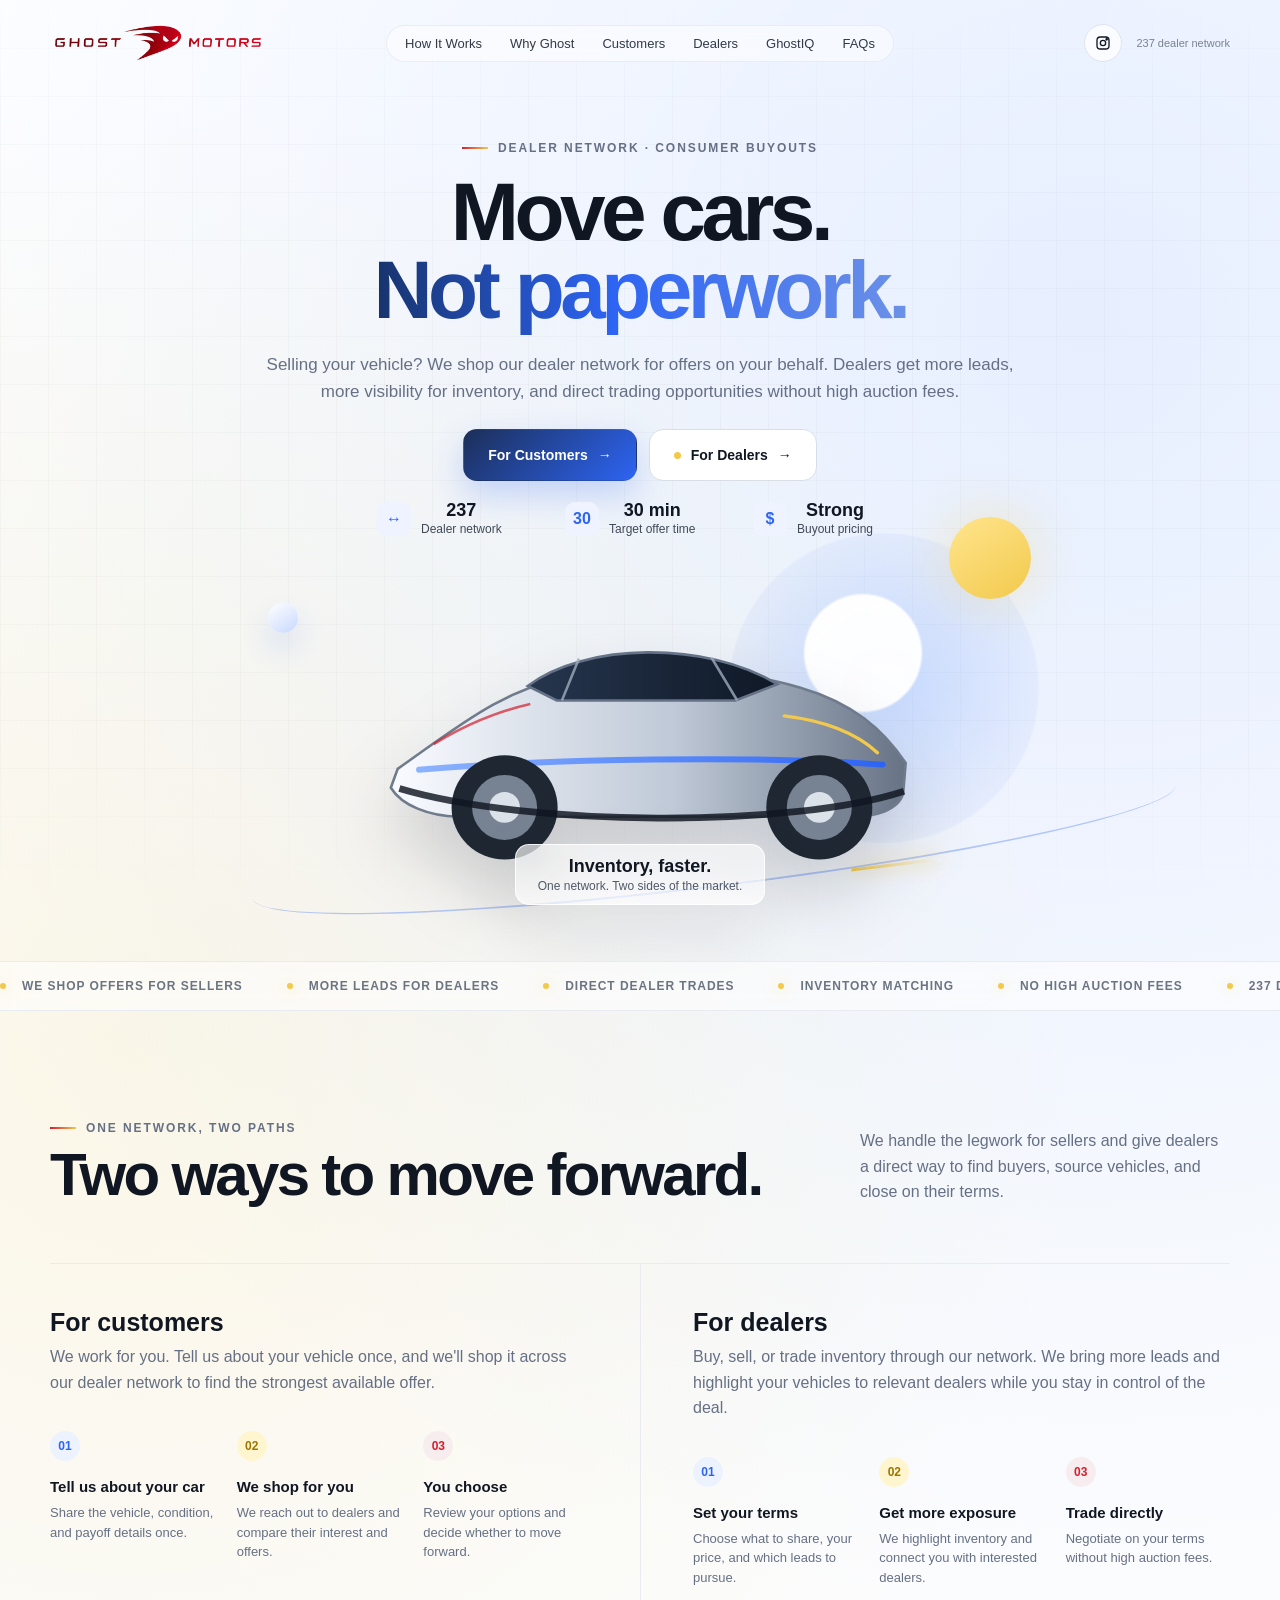
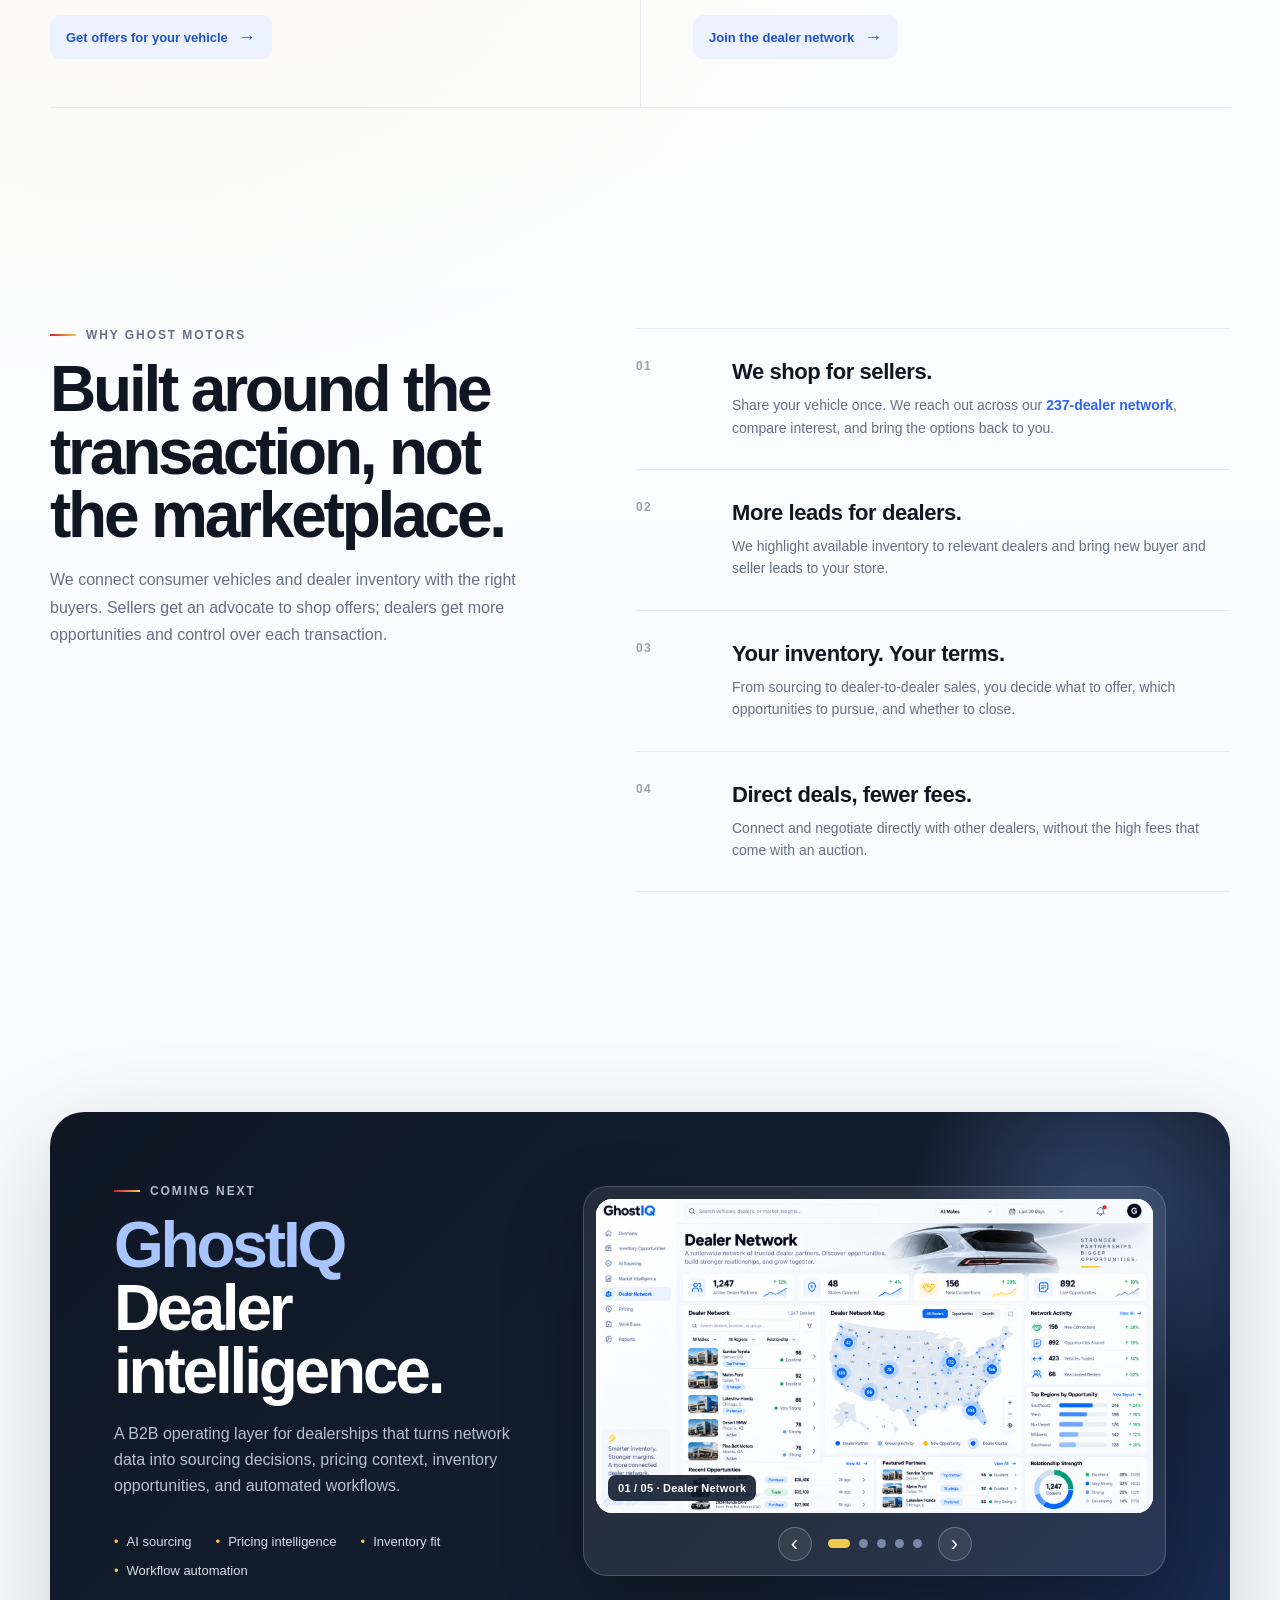
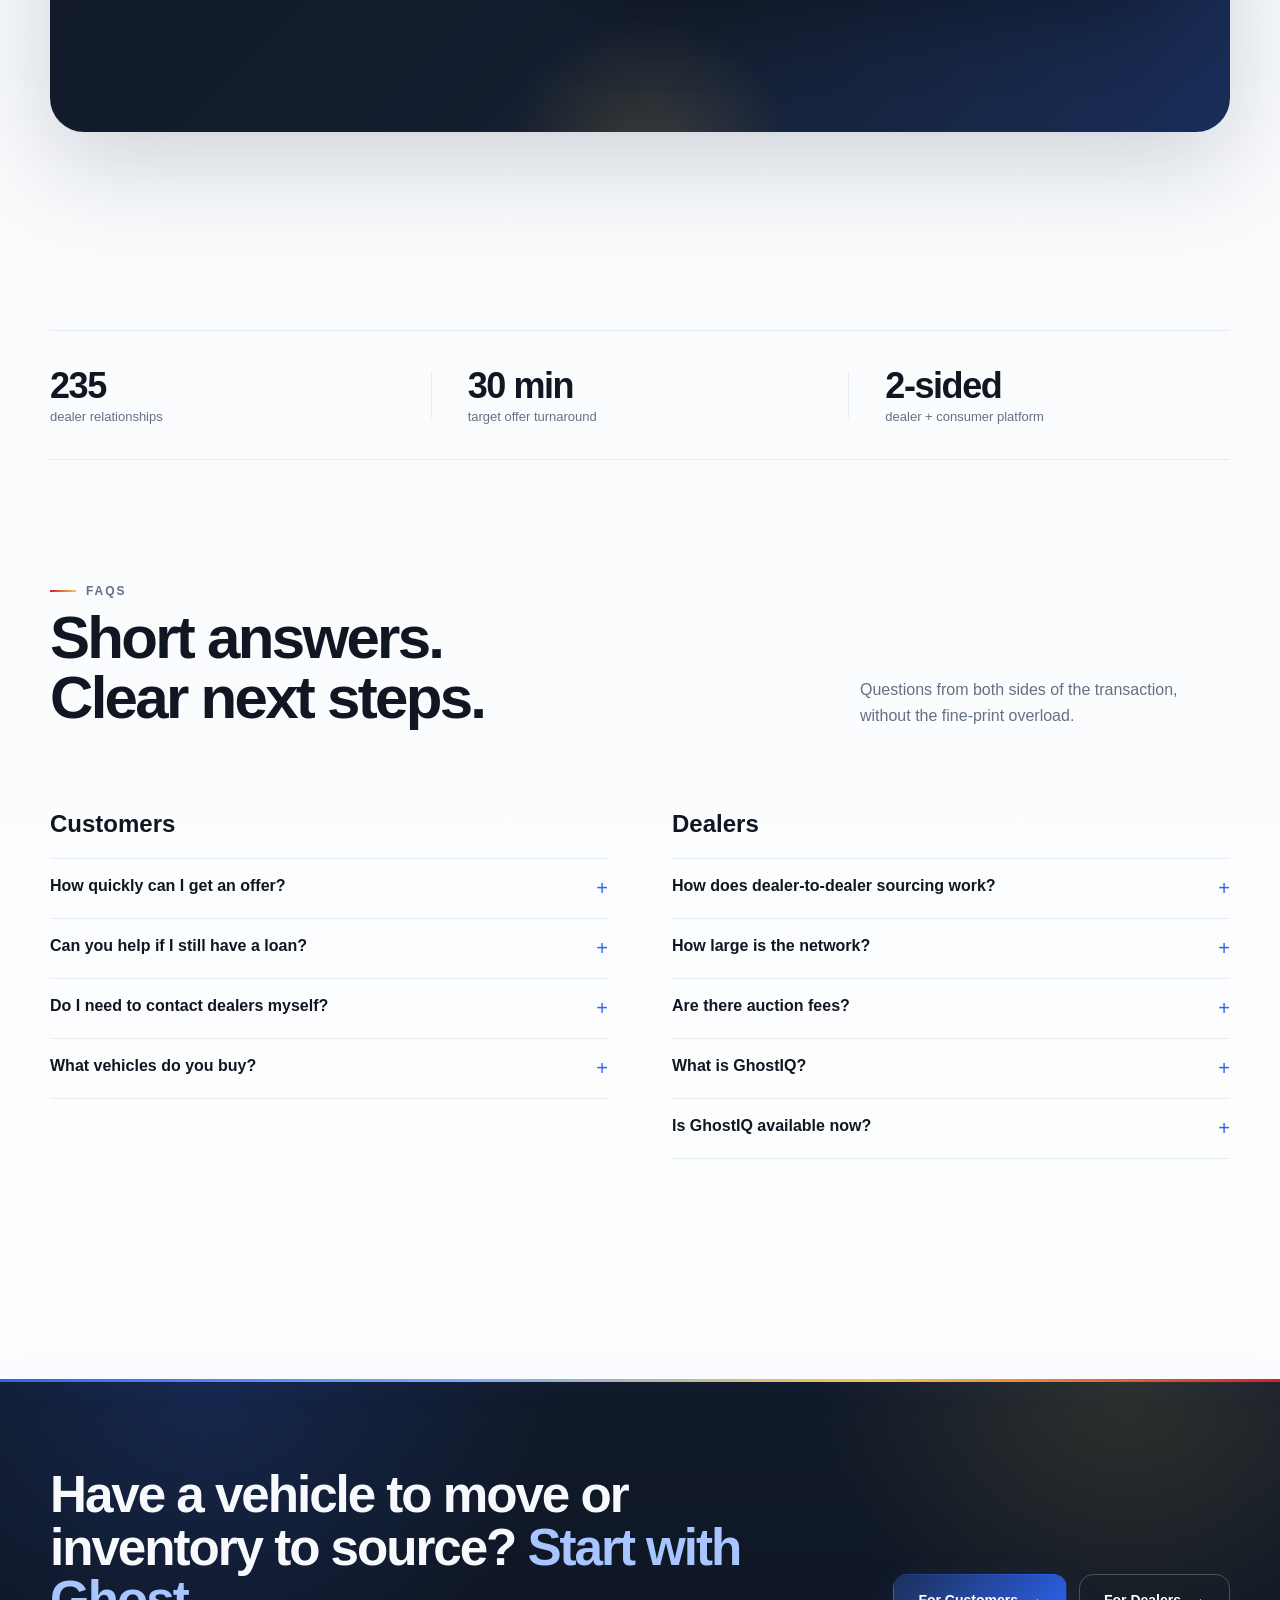
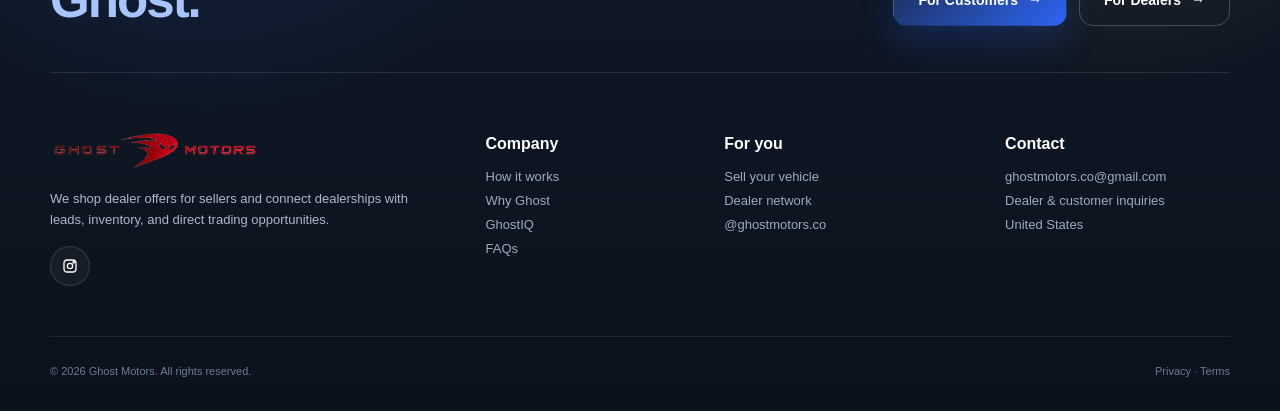
==== commit 166356c2: "Clarify customer and dealer benefits and improve mobile layout" ====
--- a/index.html
+++ b/index.html
@@ -3,7 +3,7 @@
 <head>
 <meta charset="UTF-8">
 <meta name="viewport" content="width=device-width, initial-scale=1.0">
-<meta name="description" content="Ghost Motors connects dealers, sources inventory, and gives customers fast vehicle offers.">
+<meta name="description" content="Ghost Motors shops dealer offers for vehicle sellers and helps dealerships find leads, source inventory, and trade directly without high auction fees.">
 <title>Ghost Motors | Move Inventory Faster</title>
 <link rel="icon" type="image/svg+xml" href="favicon.svg">
 <style>
@@ -171,12 +171,13 @@
   .floating-note {
     position:absolute; left:50%; transform:translateX(-50%); bottom:0; padding:11px 14px; border:1px solid rgba(255,255,255,.85);
     background:rgba(255,255,255,.68); backdrop-filter:blur(16px); border-radius:14px; box-shadow:var(--shadow);
-    font-size:12px; color:#505967; animation:float2 7s ease-in-out infinite reverse;
+    font-size:12px; color:#505967; animation:float-note 7s ease-in-out infinite;
     min-width:250px; text-align:center;
   }
   .floating-note strong { display:block; font-size:18px; color:var(--ink); margin-bottom:2px; }
 
   section { padding:110px 0; }
+  section[id], .path[id] { scroll-margin-top:86px; }
   .section-head { display:flex; justify-content:space-between; gap:32px; align-items:end; margin-bottom:58px; }
   .section-head h2 {
     margin:10px 0 0; font-size:clamp(38px,5vw,60px); line-height:1; letter-spacing:-.045em;
@@ -188,11 +189,11 @@
     display:grid; grid-template-columns:1fr 1fr; gap:0; border-top:1px solid var(--line);
     border-bottom:1px solid var(--line);
   }
-  .path { padding:44px 52px 48px 0; position:relative; }
+  .path { padding:44px 52px 48px 0; position:relative; display:flex; flex-direction:column; min-width:0; }
   .path + .path { border-left:1px solid var(--line); padding-left:52px; padding-right:0; }
   .path h3 { font-size:25px; margin:0 0 7px; }
-  .path > p { color:var(--muted); margin:0 0 36px; }
-  .steps { display:grid; grid-template-columns:repeat(3,1fr); gap:22px; }
+  .path > p { color:var(--muted); margin:0 0 36px; line-height:1.6; }
+  .steps { display:grid; grid-template-columns:repeat(3,1fr); gap:22px; margin-bottom:28px; }
   .step .num {
     width:30px; height:30px; border-radius:50%; display:grid; place-items:center;
     background:#edf2ff; color:var(--blue); font-weight:900; margin-bottom:17px; font-size:12px;
@@ -201,6 +202,13 @@
   .step:nth-child(3) .num { background:#f7edef; color:var(--red); }
   .step b { display:block; font-size:15px; margin-bottom:8px; }
   .step p { margin:0; color:var(--muted); font-size:13px; line-height:1.5; }
+  .path-link {
+    align-self:flex-start; display:inline-flex; align-items:center; justify-content:center; gap:10px;
+    min-height:44px; margin-top:auto; padding:10px 16px; border-radius:11px;
+    background:#ecf2ff; color:#2052ca; font-size:13px; font-weight:800;
+  }
+  .path-link:hover,.path-link:focus-visible { background:#dbe8ff; }
+  .path-link span { font-size:18px; }
 
   .iq {
     position:relative; overflow:clip;
@@ -236,11 +244,13 @@
   }
   .iq-slides::-webkit-scrollbar { display:none; }
   .iq-slide { flex:0 0 100%; min-width:0; margin:0; scroll-snap-align:start; position:relative; }
+  .iq-image-link { display:block; }
+  .iq-image-link:focus-visible { outline:3px solid var(--yellow); outline-offset:-3px; }
   .iq-slide img { display:block; width:100%; height:auto; aspect-ratio:1672 / 941; object-fit:contain; background:#fff; }
   .iq-slide figcaption {
     position:absolute; left:12px; bottom:12px; padding:7px 10px; border-radius:8px;
     background:rgba(13,23,42,.88); color:#fff; font-size:11px; font-weight:700;
-    letter-spacing:.02em;
+    letter-spacing:.02em; pointer-events:none;
   }
   .iq-controls { display:flex; justify-content:center; align-items:center; gap:16px; padding:14px 4px 2px; }
   .iq-arrow {
@@ -253,6 +263,7 @@
   .iq-dot { width:9px; height:9px; padding:0; border:0; border-radius:50%; background:#7989a5; cursor:pointer; }
   .iq-dot[aria-current="true"] { width:22px; border-radius:99px; background:var(--yellow); }
   .iq-arrow:focus-visible,.iq-dot:focus-visible { outline:2px solid var(--yellow); outline-offset:3px; }
+  .iq-zoom-hint { display:none; }
 
   .proof {
     padding:88px 0 34px;
@@ -315,6 +326,7 @@
   .stagger.on > *:nth-child(5){transition-delay:.33s}
   @keyframes float { 0%,100%{transform:translateY(0)} 50%{transform:translateY(-15px)} }
   @keyframes float2 { 0%,100%{transform:translate(0,0)} 50%{transform:translate(7px,-12px)} }
+  @keyframes float-note { 0%,100%{transform:translate(-50%,0)} 50%{transform:translate(-50%,-12px)} }
   @keyframes pulse { 0%,100%{transform:scale(1); opacity:.9} 50%{transform:scale(1.06); opacity:1} }
   @keyframes route { from{transform:translateX(-220px)} to{transform:translateX(260px)} }
 
@@ -394,10 +406,17 @@
   @media (max-width: 900px) {
     .nav{grid-template-columns:1fr auto;}
     .navlinks { display:none; }
+    .navlinks.open {
+      display:flex; position:absolute; top:74px; right:0; left:auto; z-index:30;
+      width:min(320px, calc(100vw - 28px)); flex-direction:column; align-items:stretch;
+      gap:4px; padding:12px; border:1px solid #e8ebef; border-radius:16px;
+      background:rgba(255,255,255,.97); box-shadow:0 20px 60px rgba(16,23,34,.12);
+      backdrop-filter:blur(18px); max-height:70vh; overflow-y:auto;
+    }
     .nav-right{display:none;}
-    .menu { display:block; justify-self:end; }
+    .menu { display:block; justify-self:end; min-width:44px; min-height:44px; cursor:pointer; }
     .hero { padding:38px 0 26px; }
-    .visual { height:320px; margin:-24px auto 0; }
+    .visual { height:320px; margin:-24px auto 0; overflow:clip; }
     .section-head { align-items:start; flex-direction:column; }
     .pathways, .faq-grid, .iq-grid { grid-template-columns:1fr; }
     .path + .path { border-left:0; border-top:1px solid var(--line); padding-left:0; }
@@ -412,21 +431,51 @@
   }
   @media (max-width: 620px) {
     .wrap { width:min(100% - 28px,1180px); }
-    h1 { font-size:49px; }
-    .hero { min-height:auto; }
-    .visual { height:265px; margin:-16px auto 0; }
+    section { padding:60px 0; }
+    .nav { height:74px; }
+    .navlinks a { display:block; width:100%; padding:9px 4px; }
+    h1 { font-size:clamp(42px,11vw,49px); margin:16px 0 18px; }
+    .hero { min-height:auto; padding:30px 0 20px; }
+    .hero p { font-size:16px; line-height:1.55; }
+    .actions { width:100%; flex-direction:column; gap:10px; }
+    .actions .btn { width:100%; }
+    .visual { height:265px; margin:-8px auto 0; }
     .halo { width:245px; height:245px; }
-    .car-stage { inset:8px -22px 0 -12px; }
-    .trust { gap:22px; margin-top:16px; }
-    .trust-item { min-width:135px; }
-    .steps { grid-template-columns:1fr; }
-    .step { border-left:2px solid #edf0f5; padding-left:18px; }
-    .iq { padding:42px 18px; }
+    .car-stage { inset:8px -8px 0 -8px; }
+    .trust { display:grid; grid-template-columns:repeat(2,minmax(0,1fr)); gap:12px; width:100%; margin-top:18px; }
+    .trust-item { min-width:0; justify-content:center; }
+    .trust-item:last-child { grid-column:1 / -1; }
+    .section-head { gap:16px; margin-bottom:32px; }
+    .section-head h2 { font-size:clamp(36px,10vw,44px); }
+    .section-head p { font-size:15px; }
+    .path { padding:32px 0; }
+    .path > p { margin-bottom:24px; }
+    .steps { grid-template-columns:1fr; gap:18px; }
+    .step { display:grid; grid-template-columns:30px minmax(0,1fr); column-gap:12px; }
+    .step .num { grid-row:1 / 3; margin:0; }
+    .step b { grid-column:2; margin-bottom:4px; }
+    .step p { grid-column:2; font-size:14px; }
+    .path-link { align-self:stretch; }
+    .why-grid { gap:28px; }
+    .why-row { gap:14px; padding:22px 0; }
+    .why-row h3 { font-size:20px; }
+    .iq { min-height:0; padding:34px 16px; }
     .iq-grid { gap:30px; }
+    .iq h2 { font-size:clamp(38px,10vw,48px); }
+    .iq-carousel { padding:8px; }
+    .iq-controls { gap:12px; padding:12px 0 0; }
+    .iq-arrow { width:44px; height:44px; }
+    .iq-dot { width:12px; height:12px; }
     .iq-slide figcaption { left:8px; bottom:8px; font-size:10px; }
+    .iq .iq-zoom-hint { display:block; margin:8px 0 2px; color:#aeb9cc; text-align:center; font-size:12px; }
+    .proof { padding:56px 0 24px; }
+    .faq { padding-top:60px; }
+    .faq-grid { gap:32px; }
     .footer { grid-template-columns:1fr; }
     .why-row{grid-template-columns:48px 1fr;}
     .legal { flex-direction:column; }
+    footer { margin-top:60px; padding:64px 0 30px; }
+    .footer-cta { margin-bottom:40px; padding-bottom:34px; gap:20px; }
   }
   @media (prefers-reduced-motion: reduce) {
     *, *::before, *::after { animation:none !important; transition:none !important; scroll-behavior:auto !important; }
@@ -440,7 +489,7 @@
   <div class="wrap">
     <nav class="nav">
       <a class="brand" href="#"><img alt="Ghost Motors" src="[data-uri]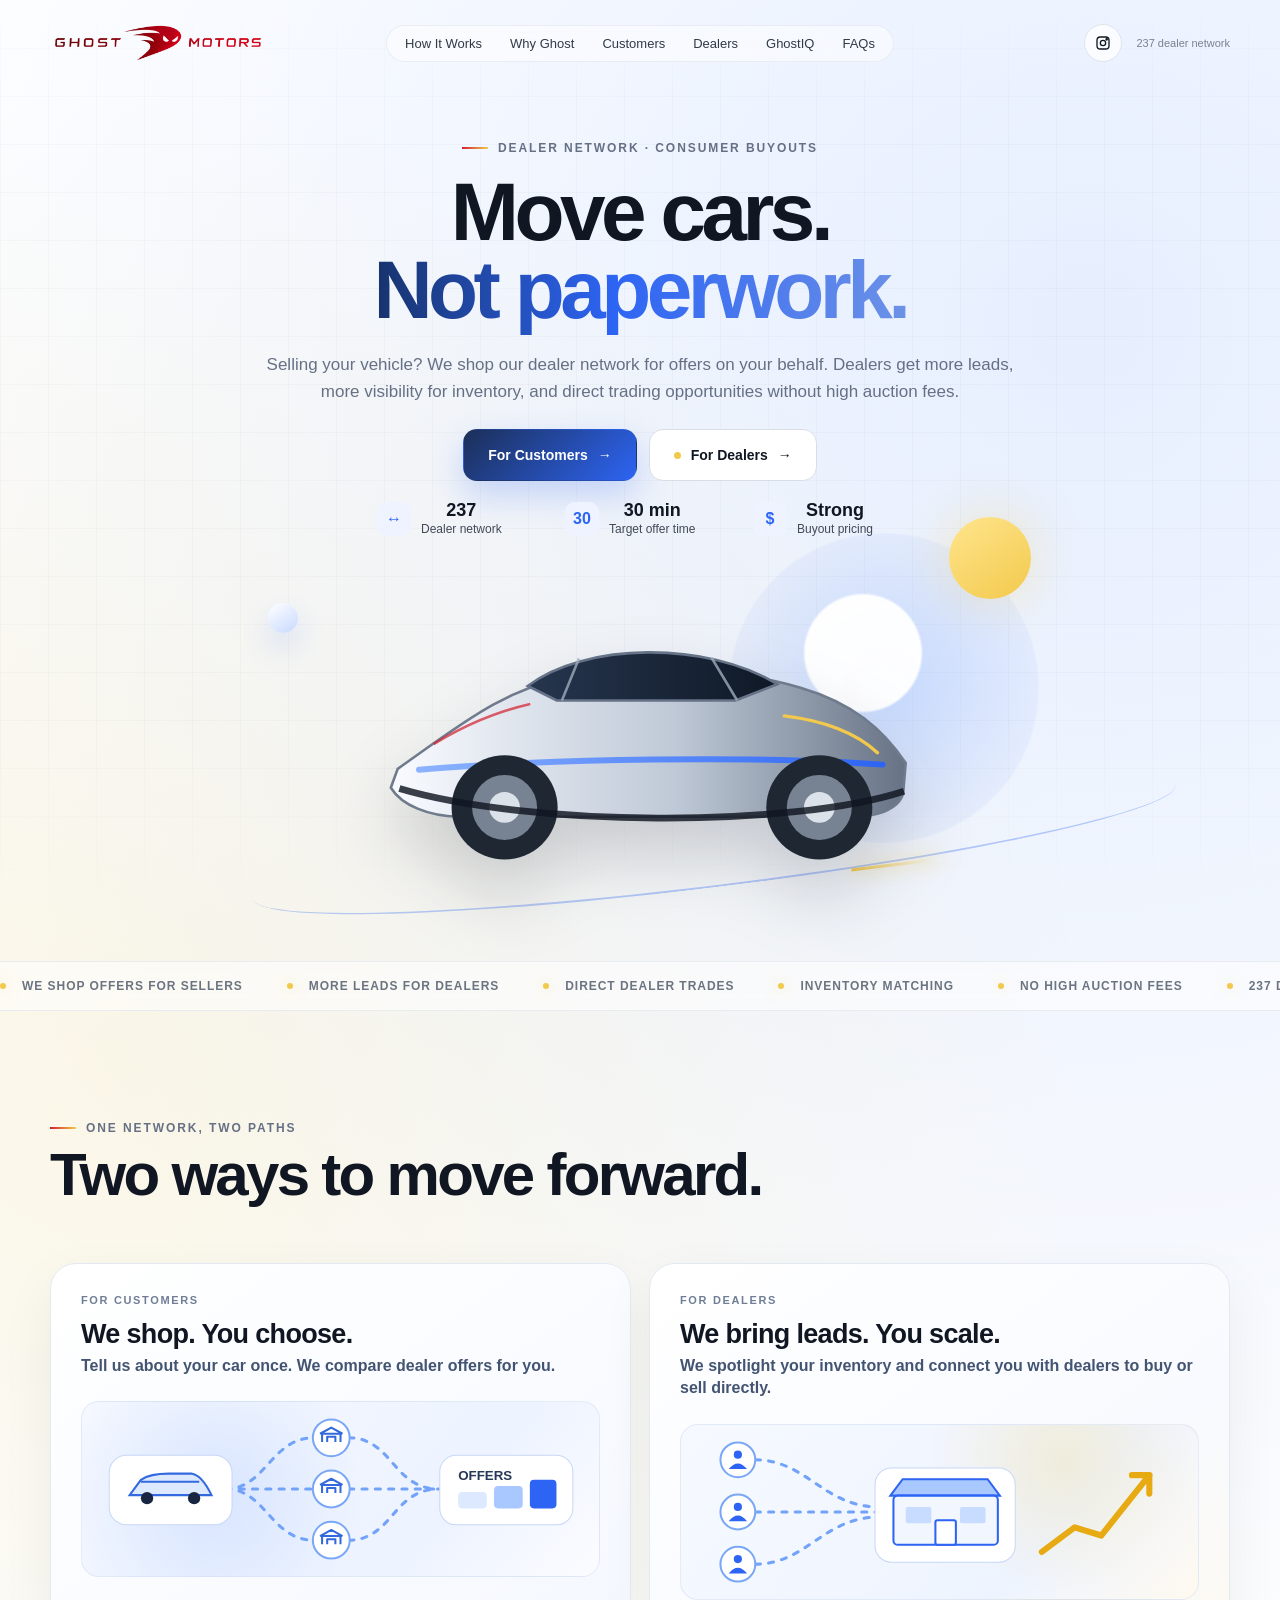
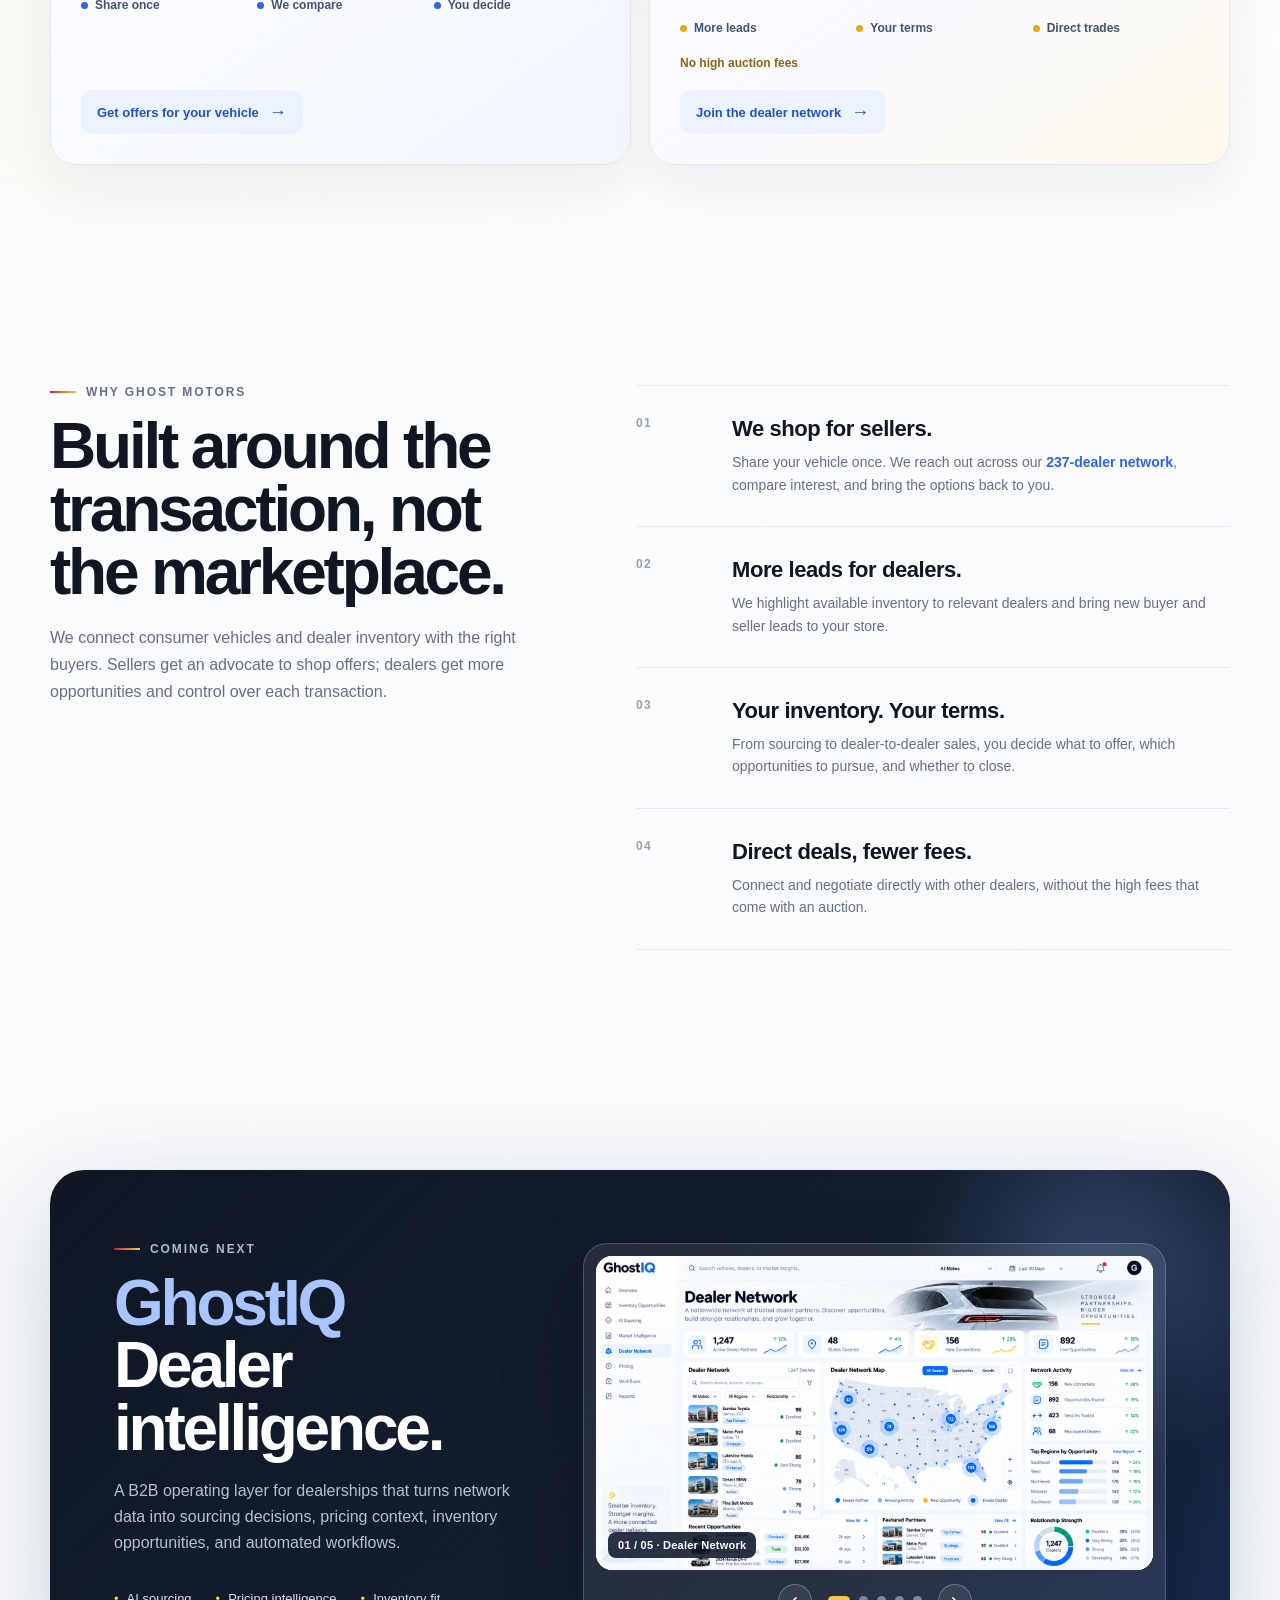
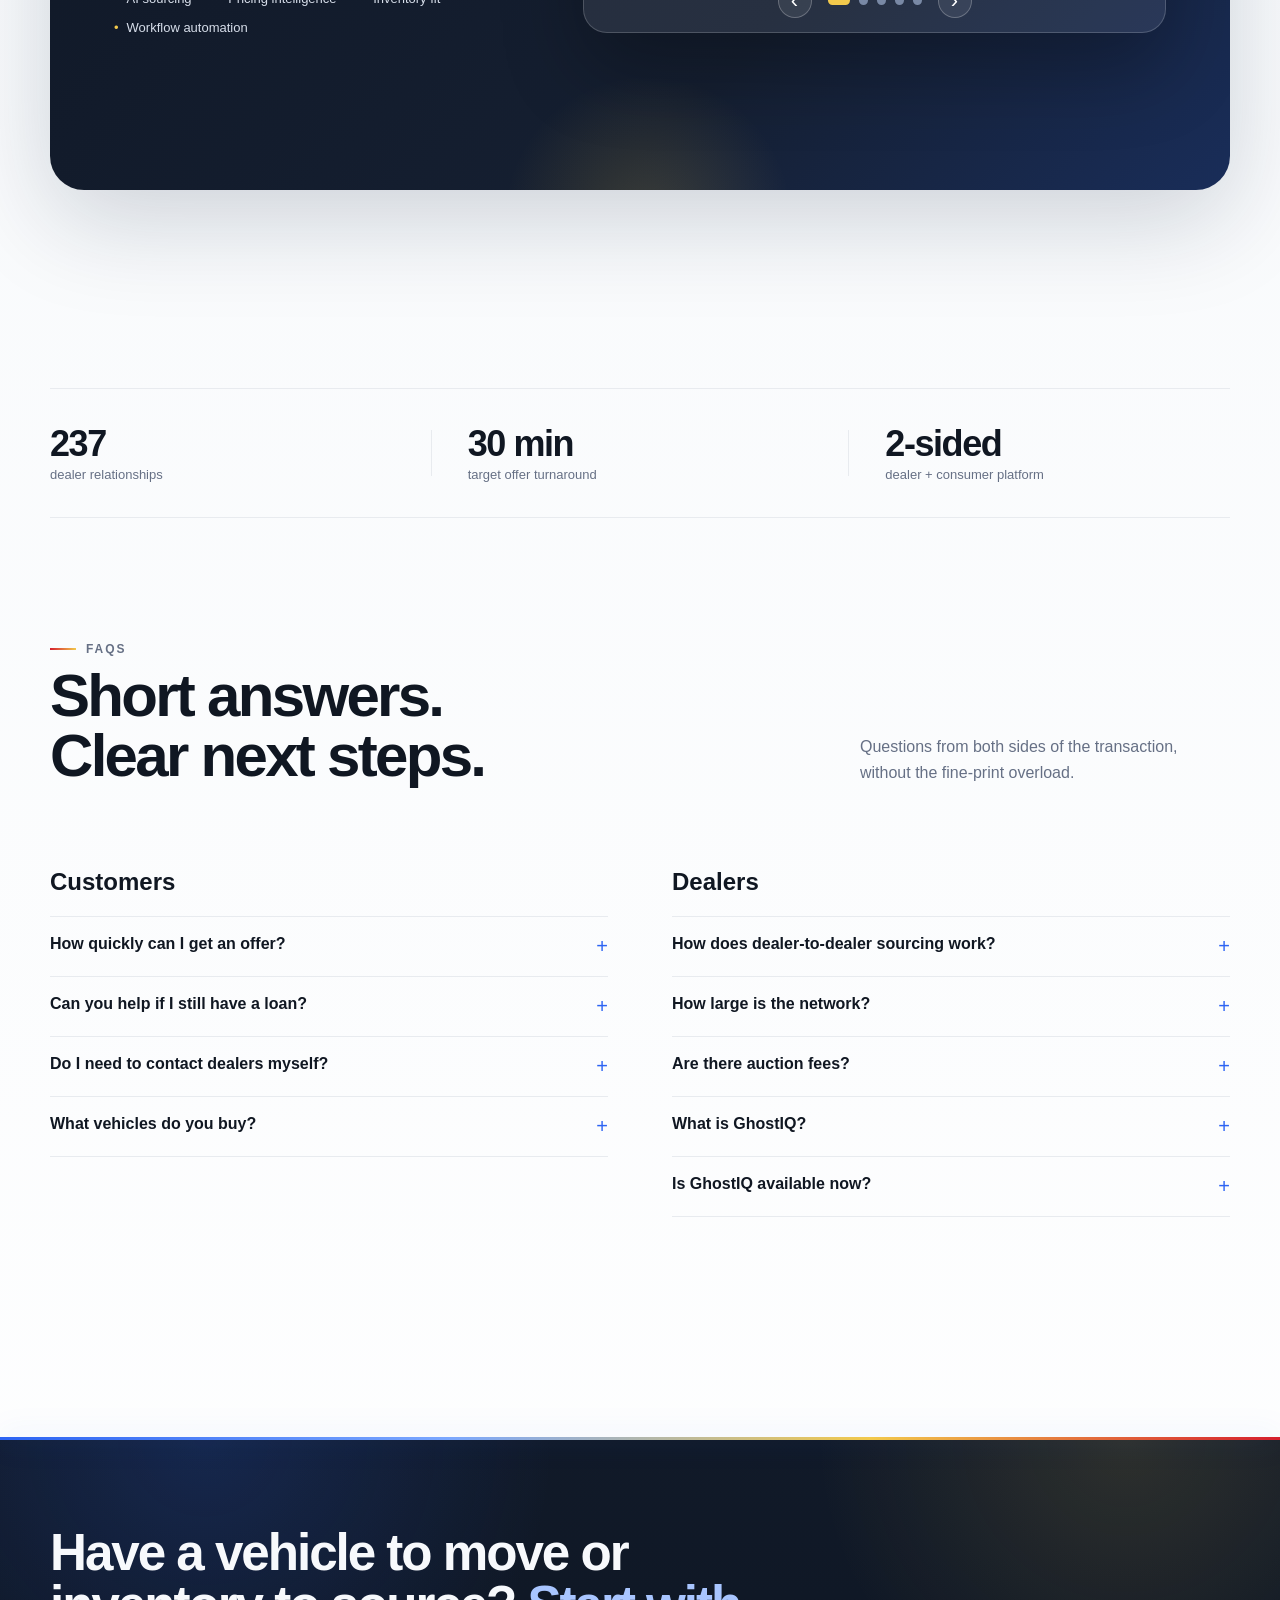
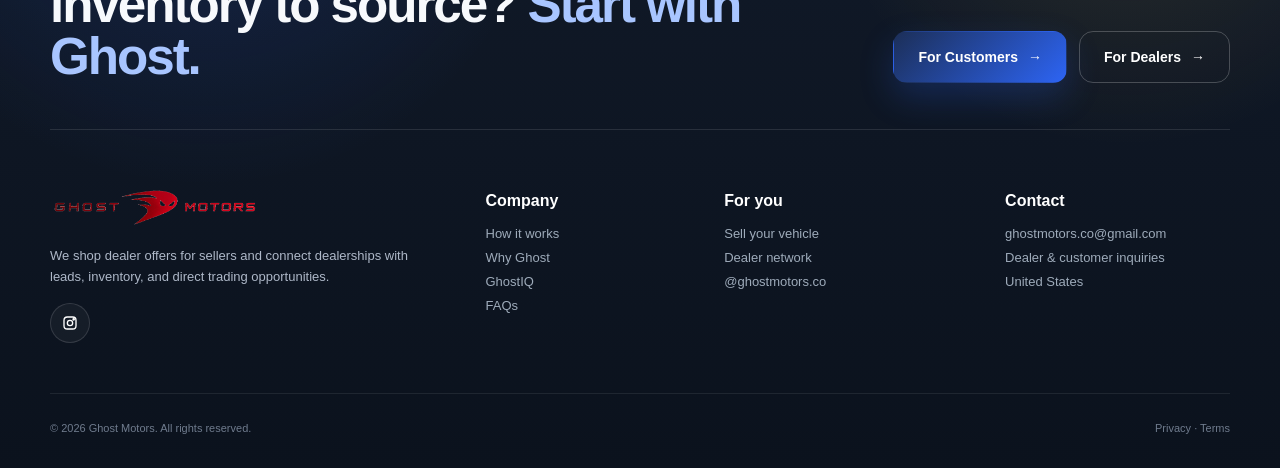
==== commit 0ccecef1: "Simplify two-path section with animated illustrations" ====
--- a/index.html
+++ b/index.html
@@ -168,14 +168,6 @@
     box-shadow:0 0 18px rgba(242,201,76,.8);
     animation:route 4s linear infinite;
   }
-  .floating-note {
-    position:absolute; left:50%; transform:translateX(-50%); bottom:0; padding:11px 14px; border:1px solid rgba(255,255,255,.85);
-    background:rgba(255,255,255,.68); backdrop-filter:blur(16px); border-radius:14px; box-shadow:var(--shadow);
-    font-size:12px; color:#505967; animation:float-note 7s ease-in-out infinite;
-    min-width:250px; text-align:center;
-  }
-  .floating-note strong { display:block; font-size:18px; color:var(--ink); margin-bottom:2px; }
-
   section { padding:110px 0; }
   section[id], .path[id] { scroll-margin-top:86px; }
   .section-head { display:flex; justify-content:space-between; gap:32px; align-items:end; margin-bottom:58px; }
@@ -185,23 +177,37 @@
   }
   .section-head p { max-width:370px; color:var(--muted); line-height:1.6; margin:0; }
 
-  .pathways {
-    display:grid; grid-template-columns:1fr 1fr; gap:0; border-top:1px solid var(--line);
-    border-bottom:1px solid var(--line);
-  }
-  .path { padding:44px 52px 48px 0; position:relative; display:flex; flex-direction:column; min-width:0; }
-  .path + .path { border-left:1px solid var(--line); padding-left:52px; padding-right:0; }
-  .path h3 { font-size:25px; margin:0 0 7px; }
-  .path > p { color:var(--muted); margin:0 0 36px; line-height:1.6; }
-  .steps { display:grid; grid-template-columns:repeat(3,1fr); gap:22px; margin-bottom:28px; }
-  .step .num {
-    width:30px; height:30px; border-radius:50%; display:grid; place-items:center;
-    background:#edf2ff; color:var(--blue); font-weight:900; margin-bottom:17px; font-size:12px;
-  }
-  .step:nth-child(2) .num { background:#fff6cf; color:#9c7600; }
-  .step:nth-child(3) .num { background:#f7edef; color:var(--red); }
-  .step b { display:block; font-size:15px; margin-bottom:8px; }
-  .step p { margin:0; color:var(--muted); font-size:13px; line-height:1.5; }
+  .pathways { display:grid; grid-template-columns:repeat(2,minmax(0,1fr)); gap:18px; }
+  .path {
+    position:relative; overflow:clip; display:flex; flex-direction:column; min-width:0;
+    padding:30px; border:1px solid #e3e9f3; border-radius:26px;
+    background:linear-gradient(145deg,#fff 0%,#f3f7ff 100%);
+    box-shadow:0 20px 55px rgba(16,23,34,.06); transition:transform .3s ease, box-shadow .3s ease;
+  }
+  .path:hover { transform:translateY(-5px); box-shadow:0 28px 65px rgba(16,23,34,.10); }
+  .path.dealer-path { background:linear-gradient(145deg,#fff 0%,#f8faff 58%,#fff9eb 100%); }
+  .path-label { color:#6f7d96; font-size:11px; font-weight:900; letter-spacing:.15em; text-transform:uppercase; }
+  .path h3 { font-size:27px; letter-spacing:-.025em; margin:13px 0 5px; }
+  .path-tagline { margin:0; color:#435472; font-size:16px; line-height:1.4; font-weight:700; }
+  .path-visual {
+    position:relative; height:176px; margin:24px 0 21px; border-radius:18px; overflow:clip;
+    background:radial-gradient(circle at 25% 55%,rgba(122,167,255,.22),transparent 38%),
+      linear-gradient(130deg,#f5f8ff,#edf3ff 68%,#fbfcff);
+    border:1px solid rgba(144,169,213,.18);
+  }
+  .dealer-path .path-visual {
+    background:radial-gradient(circle at 74% 20%,rgba(242,201,76,.20),transparent 33%),
+      linear-gradient(130deg,#f6f9ff,#eef4ff 70%,#fffaf0);
+  }
+  .path-visual svg { width:100%; height:100%; display:block; }
+  .art-line { stroke-dasharray:5 8; animation:art-flow 7s linear infinite; }
+  .art-float { animation:art-float 5s ease-in-out infinite; }
+  .art-growth { transform-origin:center; animation:art-growth 3.5s ease-in-out infinite; }
+  .path-points { display:grid; grid-template-columns:repeat(3,minmax(0,1fr)); gap:10px; margin:0 0 20px; }
+  .path-points span { display:flex; gap:7px; align-items:flex-start; color:#435472; font-size:12px; font-weight:750; line-height:1.3; }
+  .path-points span::before { content:""; flex:none; width:7px; height:7px; margin-top:4px; border-radius:50%; background:var(--blue); }
+  .dealer-path .path-points span::before { background:#e7aa12; }
+  .path-benefit { color:#8b6510; font-size:12px; font-weight:800; margin:0 0 20px; }
   .path-link {
     align-self:flex-start; display:inline-flex; align-items:center; justify-content:center; gap:10px;
     min-height:44px; margin-top:auto; padding:10px 16px; border-radius:11px;
@@ -326,9 +332,11 @@
   .stagger.on > *:nth-child(5){transition-delay:.33s}
   @keyframes float { 0%,100%{transform:translateY(0)} 50%{transform:translateY(-15px)} }
   @keyframes float2 { 0%,100%{transform:translate(0,0)} 50%{transform:translate(7px,-12px)} }
-  @keyframes float-note { 0%,100%{transform:translate(-50%,0)} 50%{transform:translate(-50%,-12px)} }
   @keyframes pulse { 0%,100%{transform:scale(1); opacity:.9} 50%{transform:scale(1.06); opacity:1} }
   @keyframes route { from{transform:translateX(-220px)} to{transform:translateX(260px)} }
+  @keyframes art-flow { to { stroke-dashoffset:-52; } }
+  @keyframes art-float { 0%,100%{transform:translateY(0)} 50%{transform:translateY(-5px)} }
+  @keyframes art-growth { 0%,100%{transform:translateY(0)} 50%{transform:translateY(-4px)} }
 
 
   .signal-strip{padding:26px 0 0; overflow:hidden;}
@@ -419,8 +427,6 @@
     .visual { height:320px; margin:-24px auto 0; overflow:clip; }
     .section-head { align-items:start; flex-direction:column; }
     .pathways, .faq-grid, .iq-grid { grid-template-columns:1fr; }
-    .path + .path { border-left:0; border-top:1px solid var(--line); padding-left:0; }
-    .path { padding-right:0; }
     .iq { padding:52px 28px; }
     .proof-line { grid-template-columns:1fr; gap:24px; }
     .slash { display:none; }
@@ -448,13 +454,14 @@
     .section-head { gap:16px; margin-bottom:32px; }
     .section-head h2 { font-size:clamp(36px,10vw,44px); }
     .section-head p { font-size:15px; }
-    .path { padding:32px 0; }
-    .path > p { margin-bottom:24px; }
-    .steps { grid-template-columns:1fr; gap:18px; }
-    .step { display:grid; grid-template-columns:30px minmax(0,1fr); column-gap:12px; }
-    .step .num { grid-row:1 / 3; margin:0; }
-    .step b { grid-column:2; margin-bottom:4px; }
-    .step p { grid-column:2; font-size:14px; }
+    .path { padding:22px; }
+    .path:hover { transform:none; }
+    .path h3 { font-size:25px; }
+    .path-tagline { font-size:15px; }
+    .path-visual { height:150px; margin:20px 0 18px; }
+    .path-points { display:flex; flex-wrap:wrap; gap:8px; margin-bottom:18px; }
+    .path-points span { padding:7px 9px; border-radius:999px; background:rgba(255,255,255,.84); font-size:11px; }
+    .path-points span::before { margin-top:3px; }
     .path-link { align-self:stretch; }
     .why-grid { gap:28px; }
     .why-row { gap:14px; padding:22px 0; }
@@ -547,7 +554,6 @@
         <path d="M94 293 C245 338 552 339 684 296" fill="none" stroke="#101722" stroke-width="8" opacity=".82"/>
       </svg>
     </div>
-    <div class="floating-note"><strong>Inventory, faster.</strong>One network. Two sides of the market.</div>
   </div>
 </section>
 
@@ -567,28 +573,40 @@
         <div class="eyebrow"><i></i> One network, two paths</div>
         <h2>Two ways to move forward.</h2>
       </div>
-      <p>We handle the legwork for sellers and give dealers a direct way to find buyers, source vehicles, and close on their terms.</p>
     </div>
 
     <div class="pathways reveal">
-      <div class="path" id="customers">
-        <h3>For customers</h3>
-        <p>We work for you. Tell us about your vehicle once, and we'll shop it across our dealer network to find the strongest available offer.</p>
-        <div class="steps">
-          <div class="step"><div class="num">01</div><b>Tell us about your car</b><p>Share the vehicle, condition, and payoff details once.</p></div>
-          <div class="step"><div class="num">02</div><b>We shop for you</b><p>We reach out to dealers and compare their interest and offers.</p></div>
-          <div class="step"><div class="num">03</div><b>You choose</b><p>Review your options and decide whether to move forward.</p></div>
+      <div class="path customer-path" id="customers">
+        <span class="path-label">For customers</span>
+        <h3>We shop. You choose.</h3>
+        <p class="path-tagline">Tell us about your car once. We compare dealer offers for you.</p>
+        <div class="path-visual" aria-hidden="true">
+          <svg viewBox="0 0 500 170" preserveAspectRatio="xMidYMid meet">
+            <path class="art-line" d="M138 85 C177 85 182 35 224 35 M138 85 H224 M138 85 C177 85 182 135 224 135 M258 35 C301 35 301 85 346 85 M258 85 H346 M258 135 C301 135 301 85 346 85" fill="none" stroke="#73a3f8" stroke-width="3" stroke-linecap="round"/>
+            <g class="art-float"><rect x="24" y="52" width="120" height="68" rx="17" fill="#fff" stroke="#c8d8f5"/><path d="M44 91 L55 76 Q64 70 82 70 H105 Q115 72 124 91 Z" fill="#dce9ff" stroke="#346adf" stroke-width="2"/><path d="M55 78 H112" stroke="#346adf" stroke-width="2"/><circle cx="61" cy="94" r="6" fill="#172541"/><circle cx="107" cy="94" r="6" fill="#172541"/></g>
+            <g fill="#fff" stroke="#7aa8f7" stroke-width="2"><circle cx="241" cy="35" r="18"/><circle cx="241" cy="85" r="18"/><circle cx="241" cy="135" r="18"/></g>
+            <g fill="none" stroke="#3269dc" stroke-width="2" stroke-linejoin="round"><path d="M232 39 V31 H250 V39 M230 31 L241 25 L252 31 M237 39 V34 H245 V39"/><path d="M232 89 V81 H250 V89 M230 81 L241 75 L252 81 M237 89 V84 H245 V89"/><path d="M232 139 V131 H250 V139 M230 131 L241 125 L252 131 M237 139 V134 H245 V139"/></g>
+            <g class="art-float"><rect x="347" y="52" width="130" height="68" rx="16" fill="#fff" stroke="#c8d8f5"/><text x="365" y="76" fill="#263956" font-size="13" font-weight="800">OFFERS</text><rect x="365" y="88" width="28" height="16" rx="4" fill="#dce9ff"/><rect x="400" y="82" width="28" height="22" rx="4" fill="#a9c8ff"/><rect x="435" y="76" width="26" height="28" rx="4" fill="#2d64f3"/></g>
+          </svg>
         </div>
+        <div class="path-points"><span>Share once</span><span>We compare</span><span>You decide</span></div>
         <a class="path-link" href="https://forms.gle/uVAF91x5bxfbbbyC8" target="_blank" rel="noopener">Get offers for your vehicle <span aria-hidden="true">→</span></a>
       </div>
-      <div class="path" id="dealers">
-        <h3>For dealers</h3>
-        <p>Buy, sell, or trade inventory through our network. We bring more leads and highlight your vehicles to relevant dealers while you stay in control of the deal.</p>
-        <div class="steps">
-          <div class="step"><div class="num">01</div><b>Set your terms</b><p>Choose what to share, your price, and which leads to pursue.</p></div>
-          <div class="step"><div class="num">02</div><b>Get more exposure</b><p>We highlight inventory and connect you with interested dealers.</p></div>
-          <div class="step"><div class="num">03</div><b>Trade directly</b><p>Negotiate on your terms without high auction fees.</p></div>
+      <div class="path dealer-path" id="dealers">
+        <span class="path-label">For dealers</span>
+        <h3>We bring leads. You scale.</h3>
+        <p class="path-tagline">We spotlight your inventory and connect you with dealers to buy or sell directly.</p>
+        <div class="path-visual" aria-hidden="true">
+          <svg viewBox="0 0 500 170" preserveAspectRatio="xMidYMid meet">
+            <path class="art-line" d="M70 34 C120 34 137 80 190 80 M70 85 H190 M70 136 C120 136 137 90 190 90" fill="none" stroke="#73a3f8" stroke-width="3" stroke-linecap="round"/>
+            <g fill="#fff" stroke="#7aa8f7" stroke-width="2"><circle cx="53" cy="34" r="17"/><circle cx="53" cy="85" r="17"/><circle cx="53" cy="136" r="17"/></g>
+            <g fill="#2d64f3"><circle cx="53" cy="29" r="4"/><path d="M44 43 Q53 32 62 43"/><circle cx="53" cy="80" r="4"/><path d="M44 94 Q53 83 62 94"/><circle cx="53" cy="131" r="4"/><path d="M44 145 Q53 134 62 145"/></g>
+            <g class="art-float"><rect x="187" y="42" width="137" height="92" rx="16" fill="#fff" stroke="#c8d8f5"/><path d="M202 69 L214 53 H297 L309 69 Z" fill="#a9c8ff" stroke="#2d64f3" stroke-width="2"/><rect x="205" y="69" width="102" height="48" rx="4" fill="#f1f6ff" stroke="#2d64f3" stroke-width="2"/><rect x="217" y="80" width="25" height="16" rx="2" fill="#c8dcff"/><rect x="270" y="80" width="25" height="16" rx="2" fill="#c8dcff"/><rect x="246" y="93" width="20" height="24" rx="2" fill="#fff" stroke="#2d64f3" stroke-width="2"/></g>
+            <g class="art-growth"><path d="M350 124 L382 100 L408 108 L455 49" fill="none" stroke="#e7aa12" stroke-width="6" stroke-linecap="round" stroke-linejoin="round"/><path d="M438 49 H455 V67" fill="none" stroke="#e7aa12" stroke-width="6" stroke-linecap="round" stroke-linejoin="round"/></g>
+          </svg>
         </div>
+        <div class="path-points"><span>More leads</span><span>Your terms</span><span>Direct trades</span></div>
+        <p class="path-benefit">No high auction fees</p>
         <a class="path-link" href="https://forms.gle/ngZRGVnKfRn4CiXC7" target="_blank" rel="noopener">Join the dealer network <span aria-hidden="true">→</span></a>
       </div>
     </div>
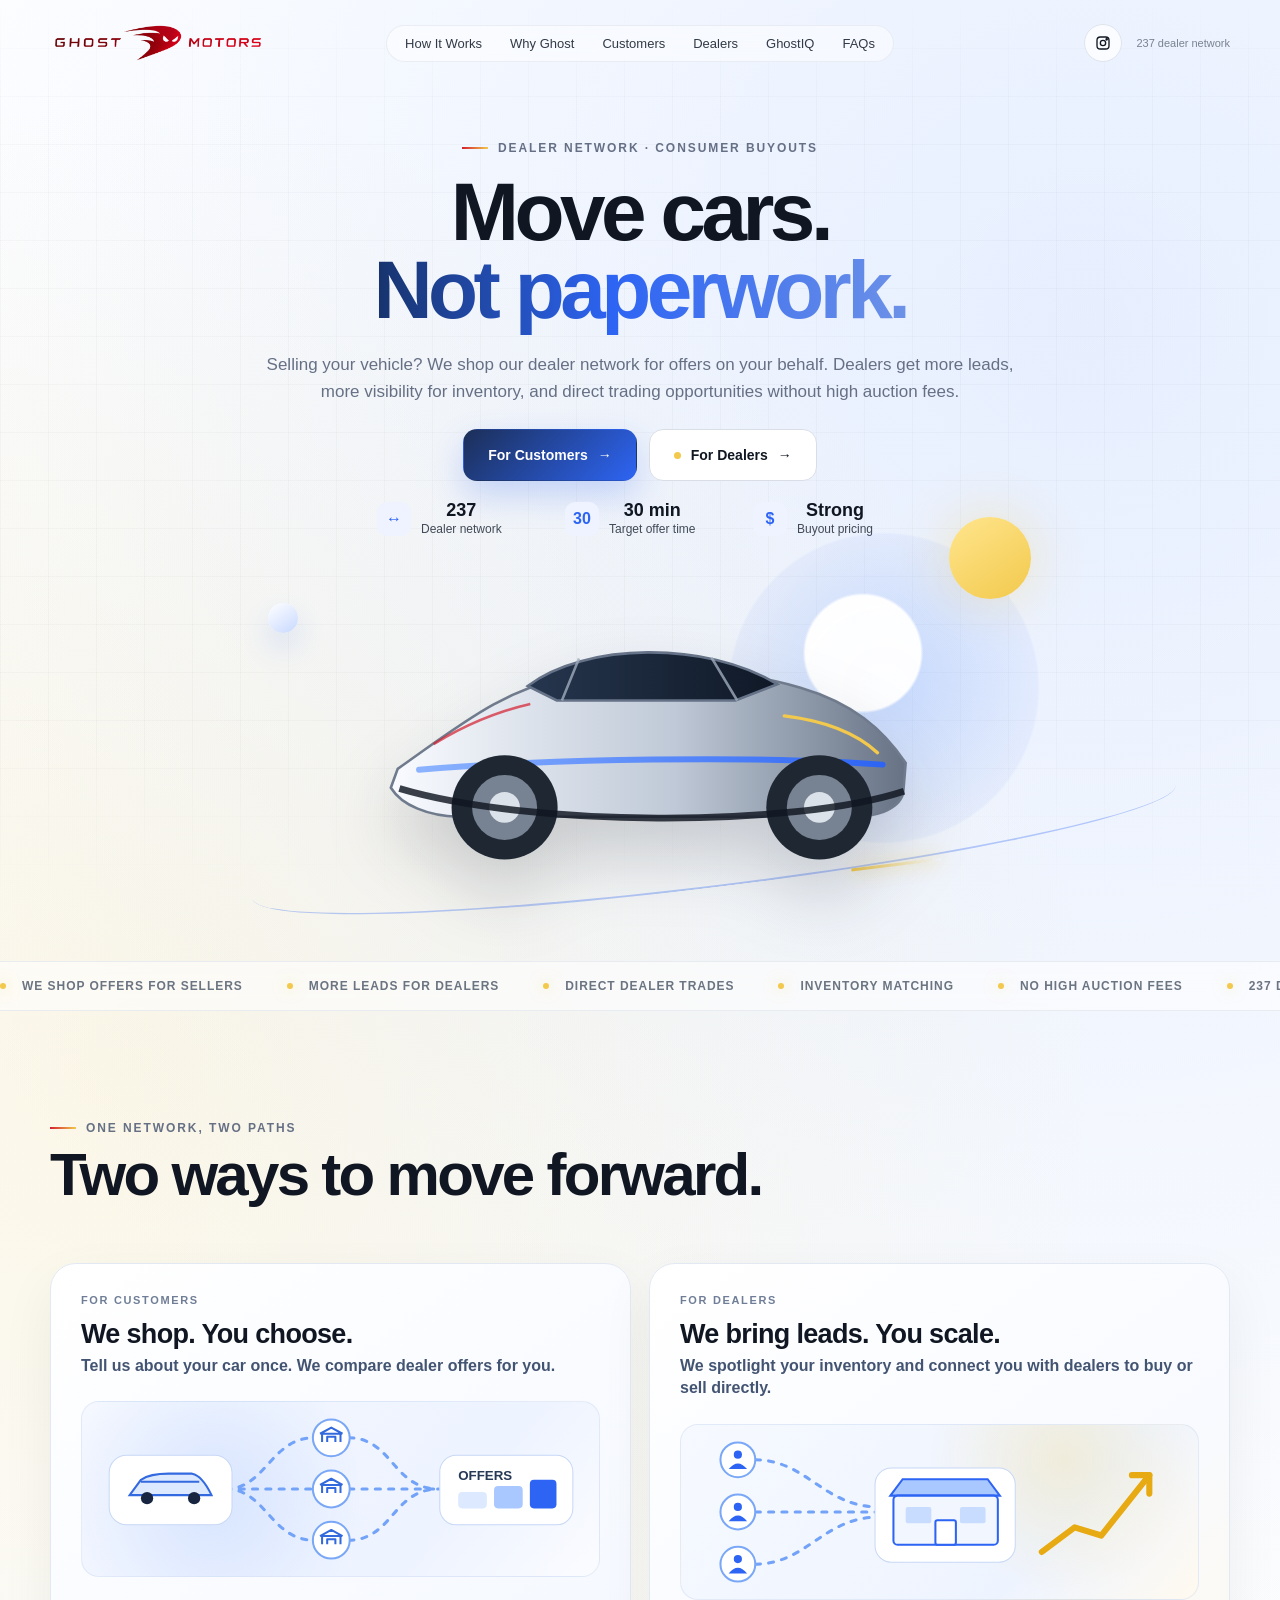
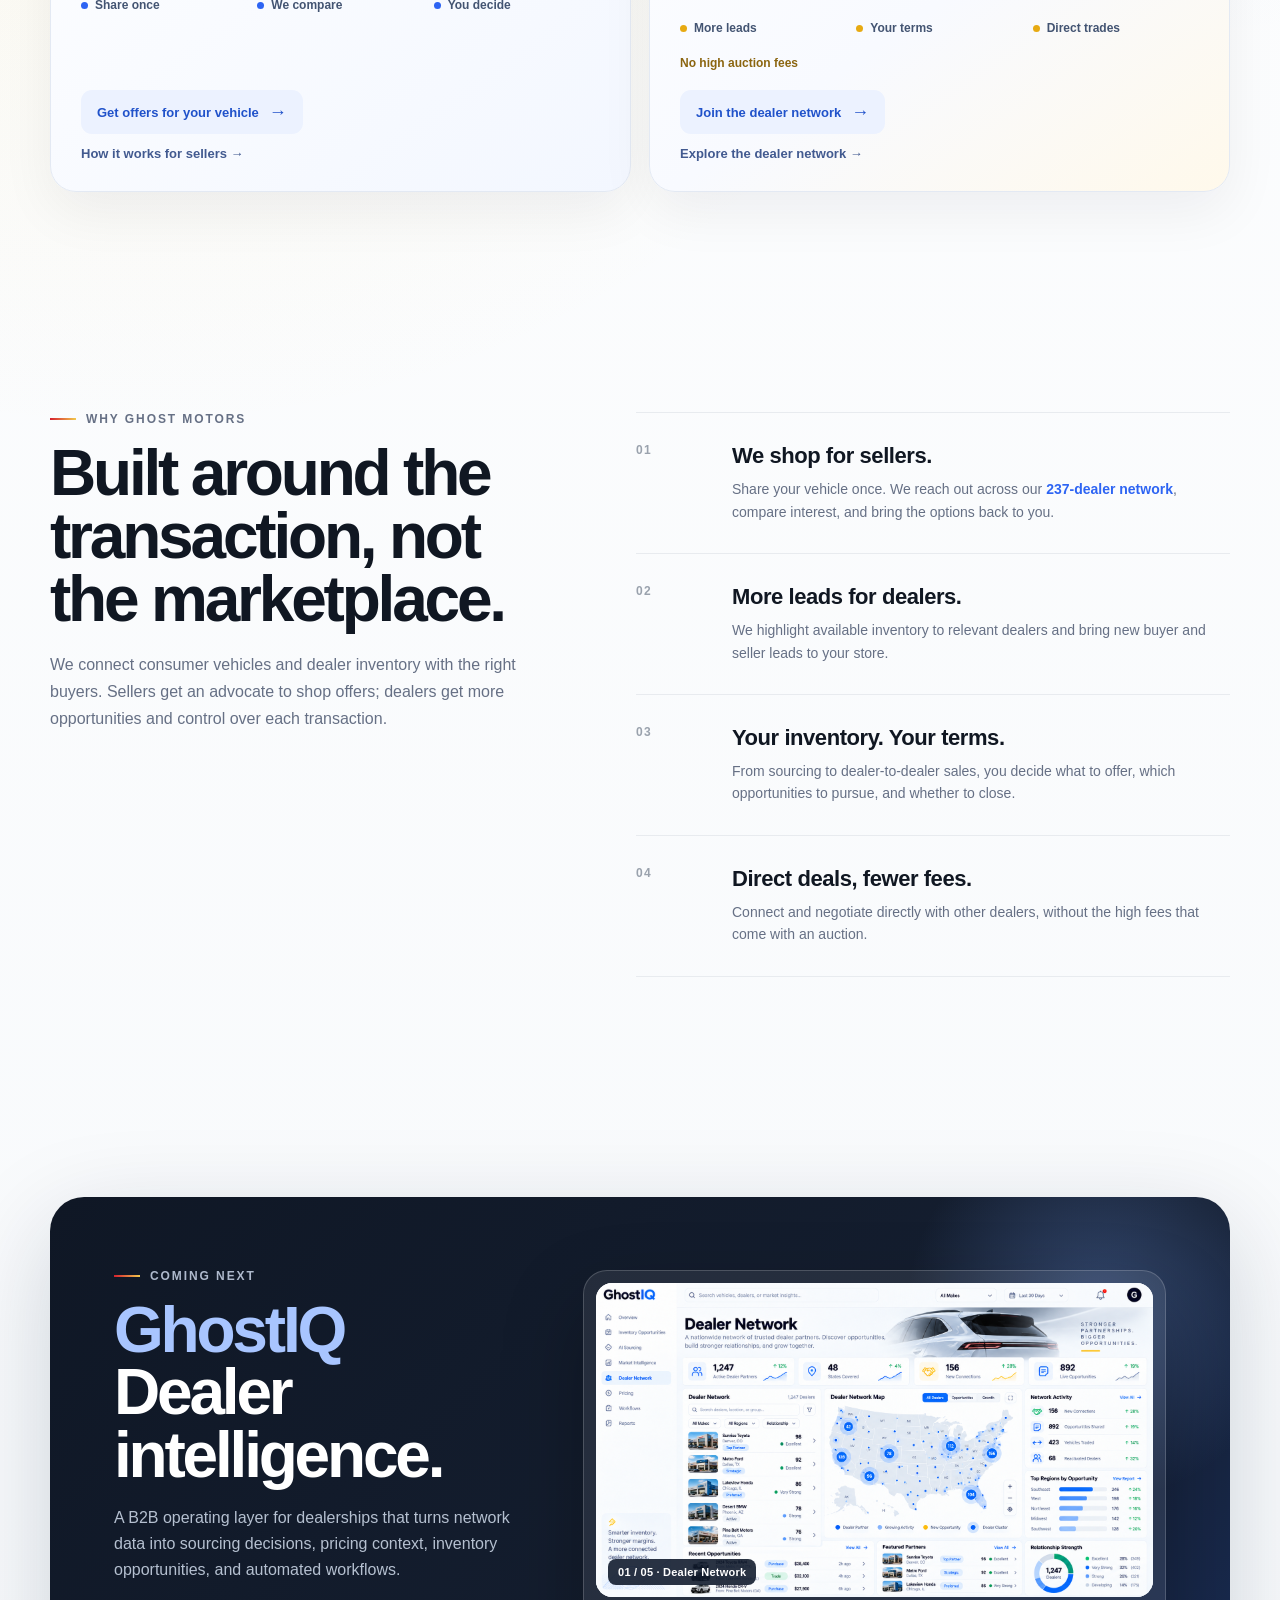
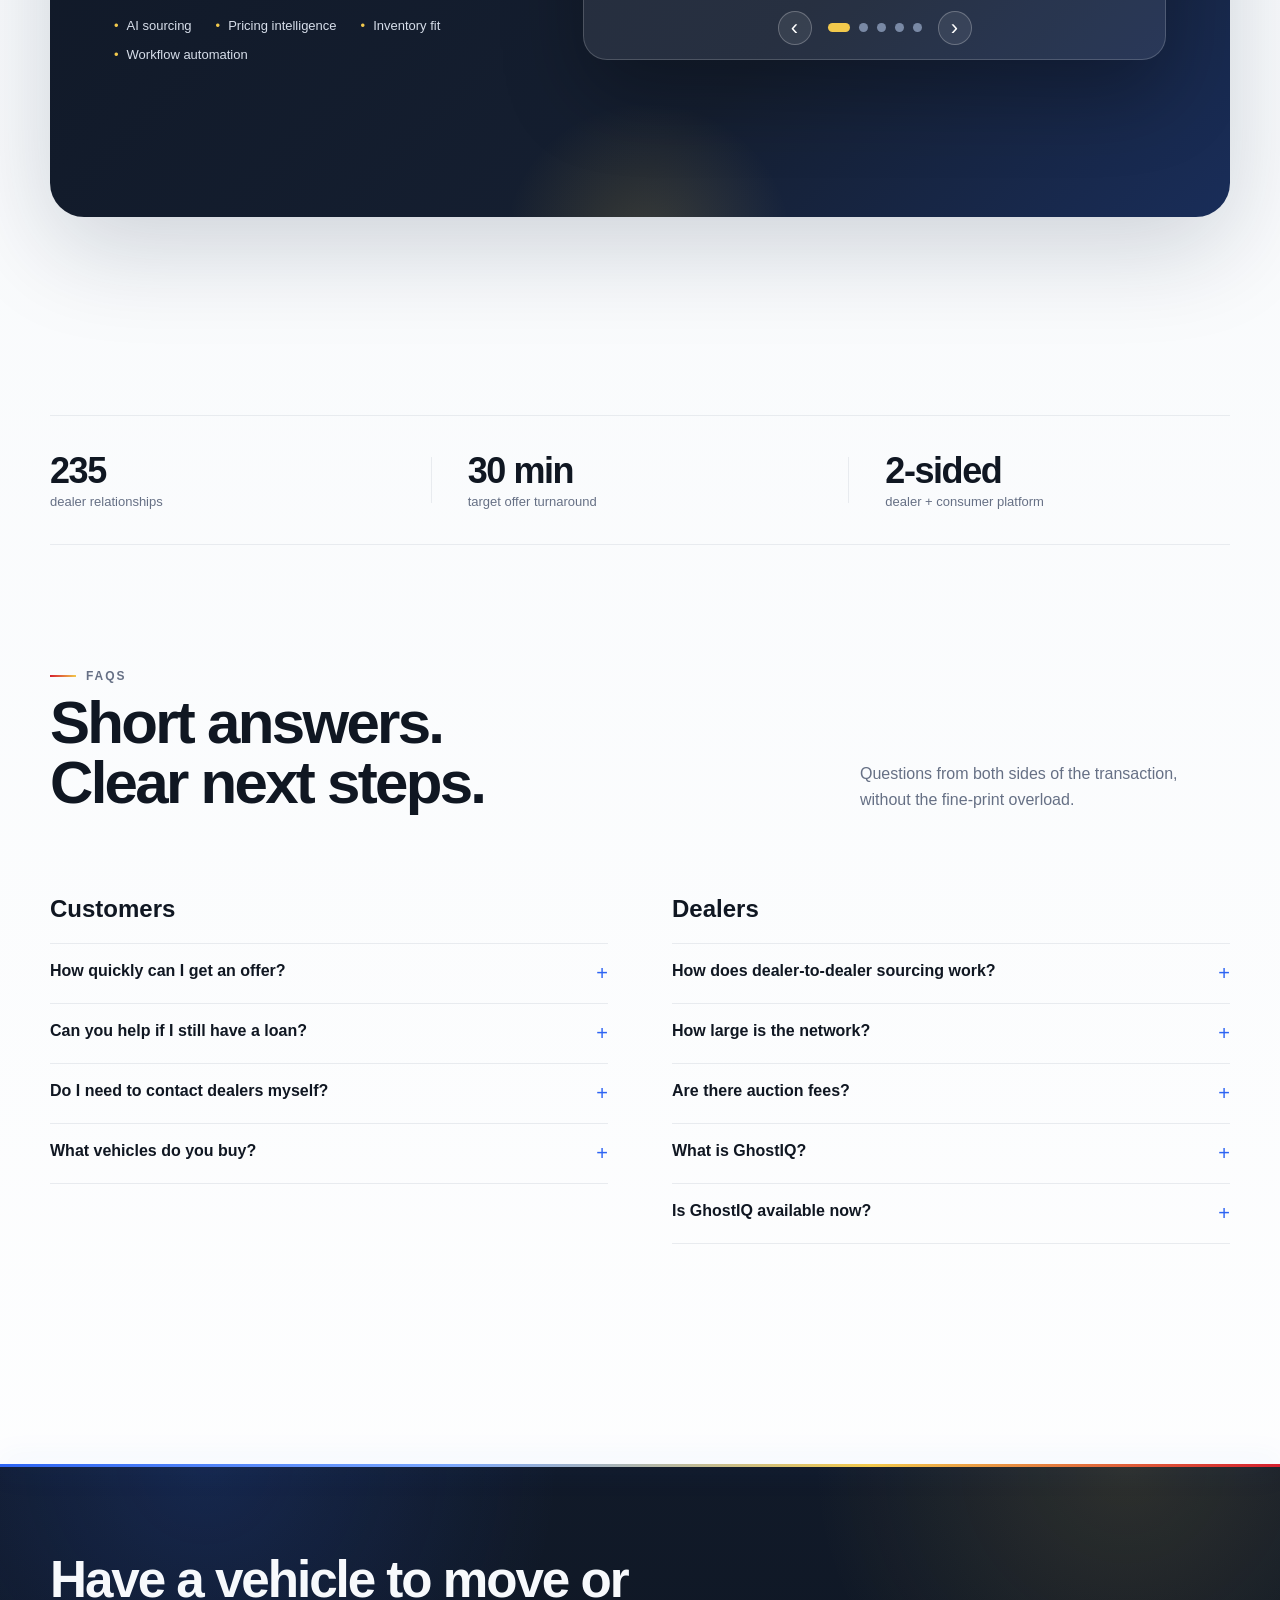
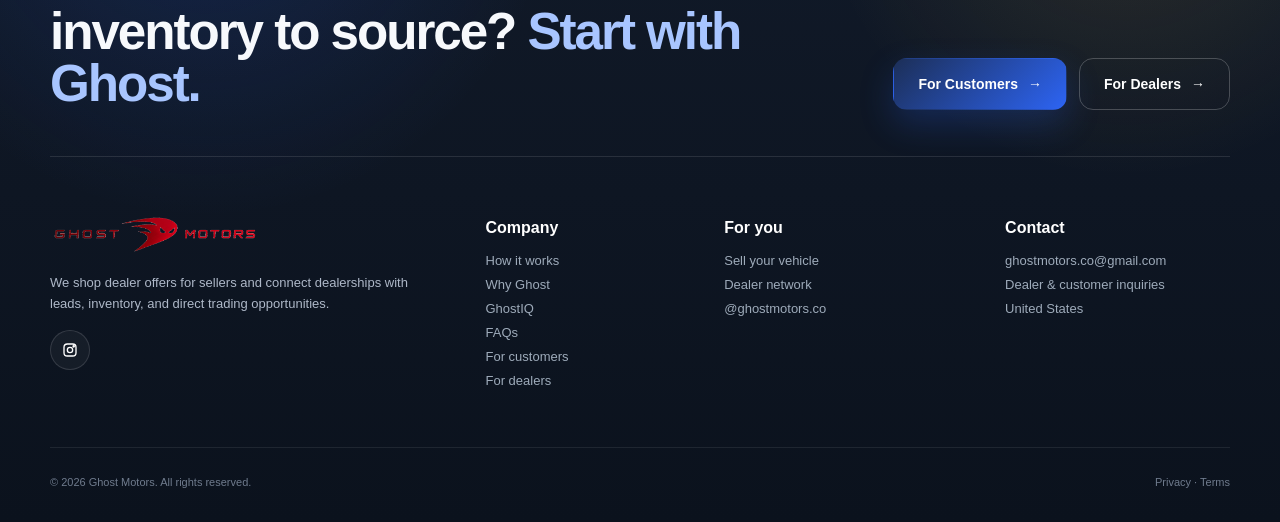
==== commit b9cd68bd: "Add customer, dealer, privacy, and terms pages" ====
--- a/index.html
+++ b/index.html
@@ -215,6 +215,8 @@
   }
   .path-link:hover,.path-link:focus-visible { background:#dbe8ff; }
   .path-link span { font-size:18px; }
+  .path-detail { align-self:flex-start; margin-top:12px; color:#425a90; font-size:13px; font-weight:800; }
+  .path-detail:hover,.path-detail:focus-visible { color:var(--blue); text-decoration:underline; text-underline-offset:3px; }
 
   .iq {
     position:relative; overflow:clip;
@@ -499,8 +501,8 @@
       <div class="navlinks" id="mobileNav">
         <a href="#how">How It Works</a>
         <a href="#why">Why Ghost</a>
-        <a href="#customers">Customers</a>
-        <a href="#dealers">Dealers</a>
+        <a href="customers.html">Customers</a>
+        <a href="dealers.html">Dealers</a>
         <a href="#ghostiq">GhostIQ</a>
         <a href="#faq">FAQs</a>
       </div>
@@ -591,6 +593,7 @@
         </div>
         <div class="path-points"><span>Share once</span><span>We compare</span><span>You decide</span></div>
         <a class="path-link" href="https://forms.gle/uVAF91x5bxfbbbyC8" target="_blank" rel="noopener">Get offers for your vehicle <span aria-hidden="true">→</span></a>
+        <a class="path-detail" href="customers.html">How it works for sellers →</a>
       </div>
       <div class="path dealer-path" id="dealers">
         <span class="path-label">For dealers</span>
@@ -608,6 +611,7 @@
         <div class="path-points"><span>More leads</span><span>Your terms</span><span>Direct trades</span></div>
         <p class="path-benefit">No high auction fees</p>
         <a class="path-link" href="https://forms.gle/ngZRGVnKfRn4CiXC7" target="_blank" rel="noopener">Join the dealer network <span aria-hidden="true">→</span></a>
+        <a class="path-detail" href="dealers.html">Explore the dealer network →</a>
       </div>
     </div>
   </div>
@@ -762,6 +766,8 @@
         <a href="#why">Why Ghost</a>
         <a href="#ghostiq">GhostIQ</a>
         <a href="#faq">FAQs</a>
+        <a href="customers.html">For customers</a>
+        <a href="dealers.html">For dealers</a>
       </div>
       <div>
         <h4>For you</h4>
@@ -778,7 +784,7 @@
     </div>
     <div class="legal">
       <span>© 2026 Ghost Motors. All rights reserved.</span>
-      <span>Privacy · Terms</span>
+      <span><a href="privacy.html">Privacy</a> · <a href="terms.html">Terms</a></span>
     </div>
   </div>
 </footer>
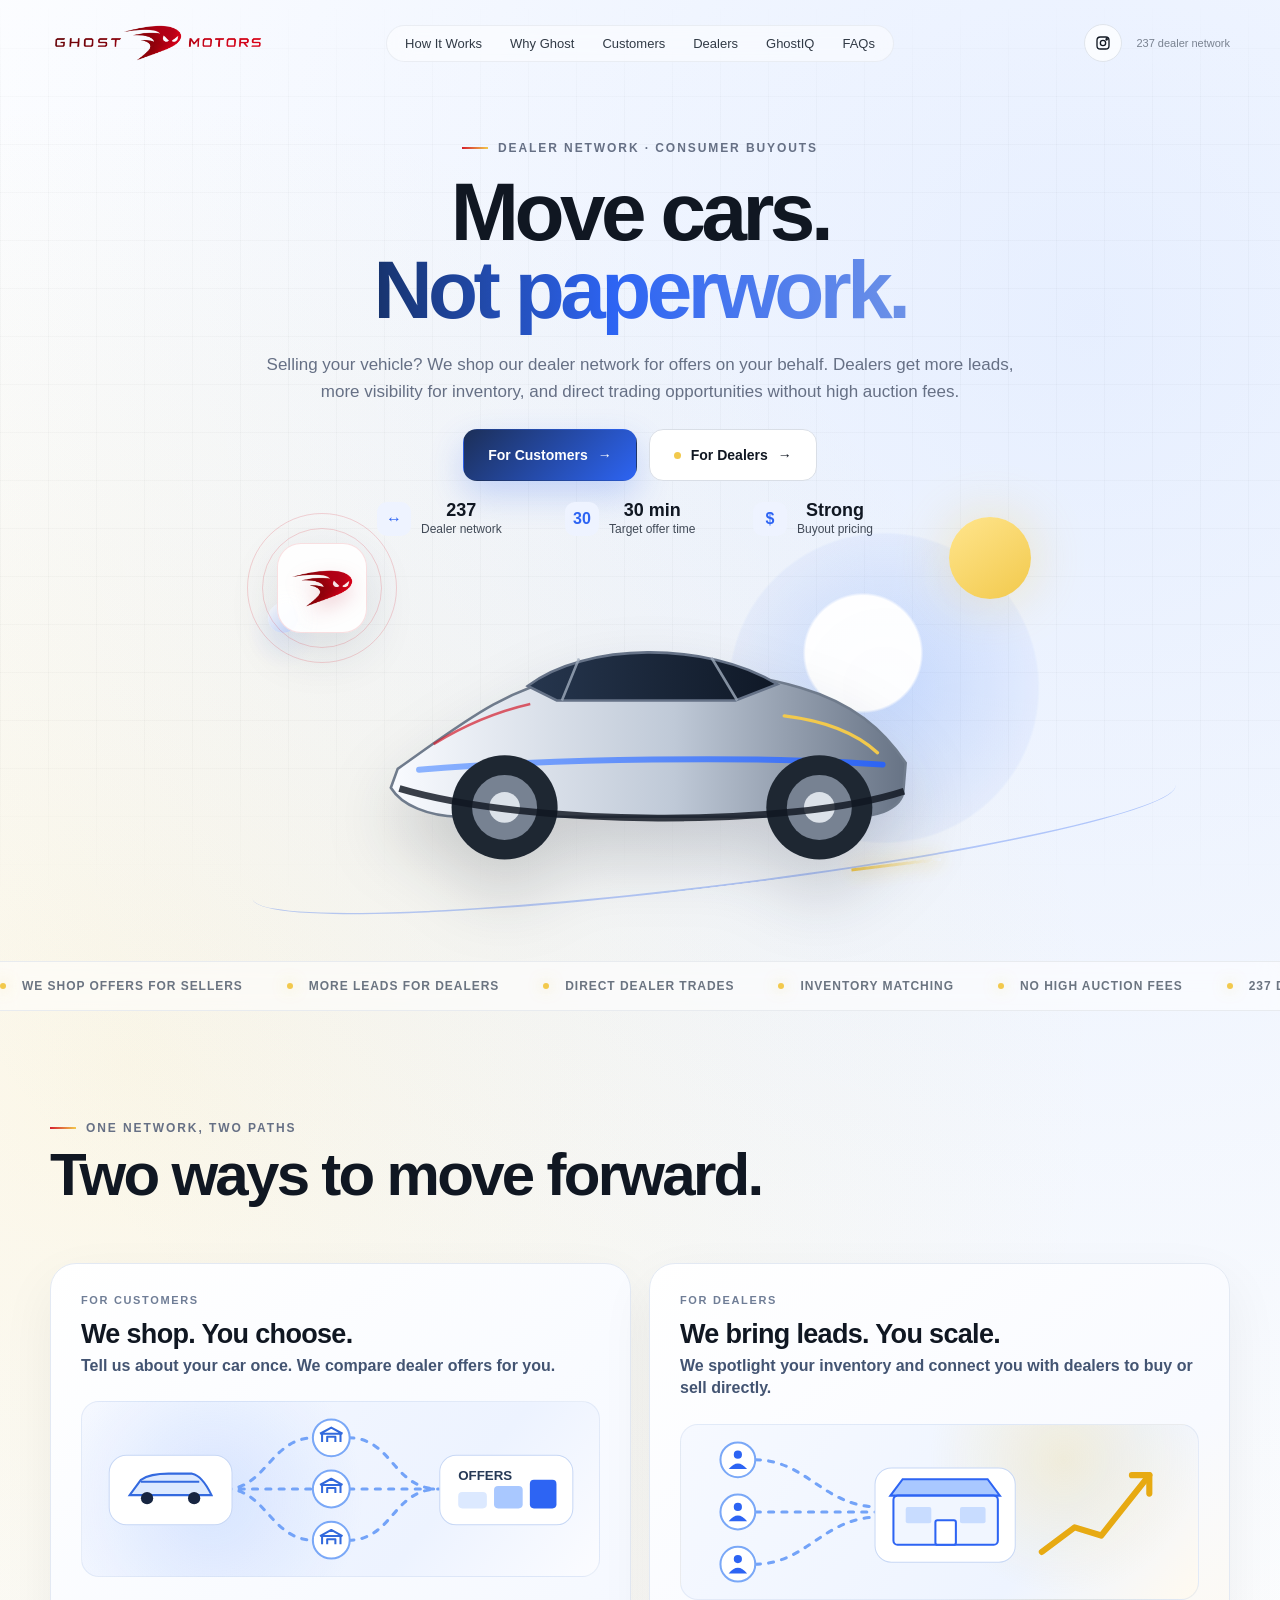
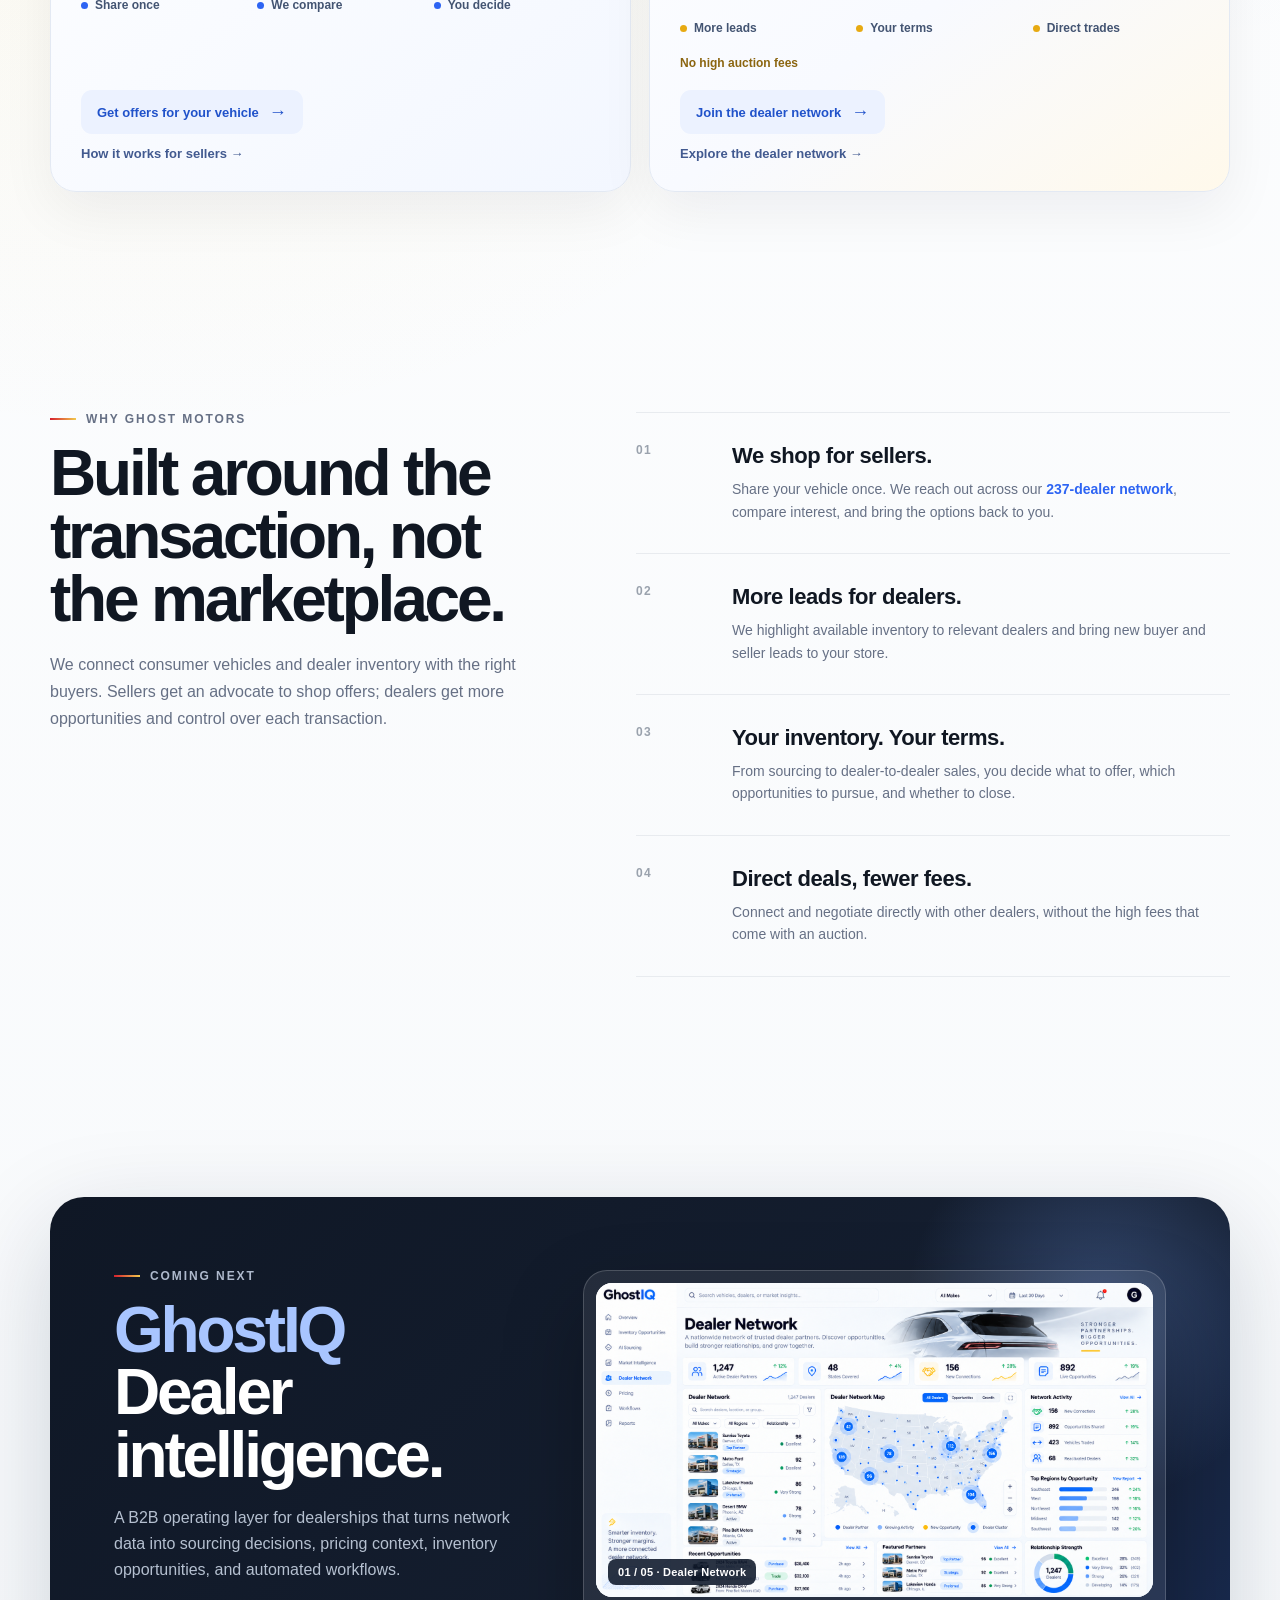
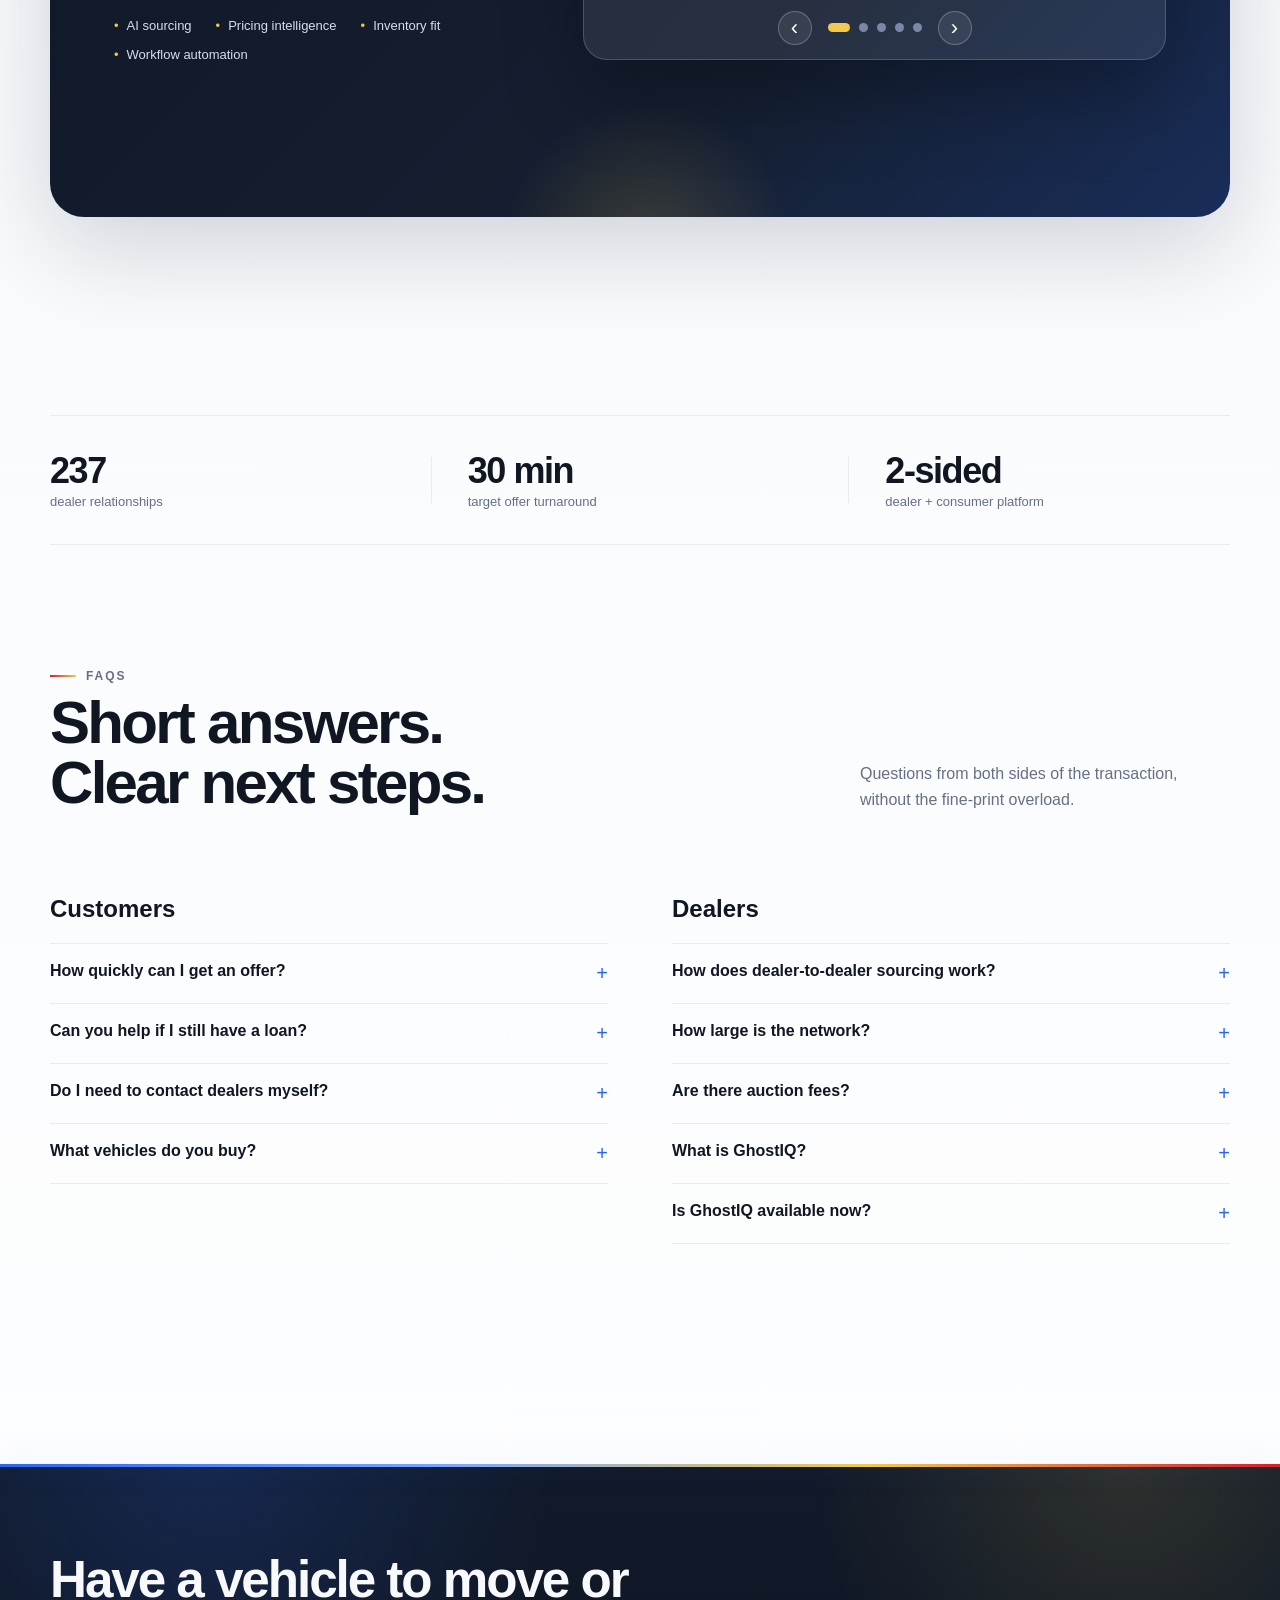
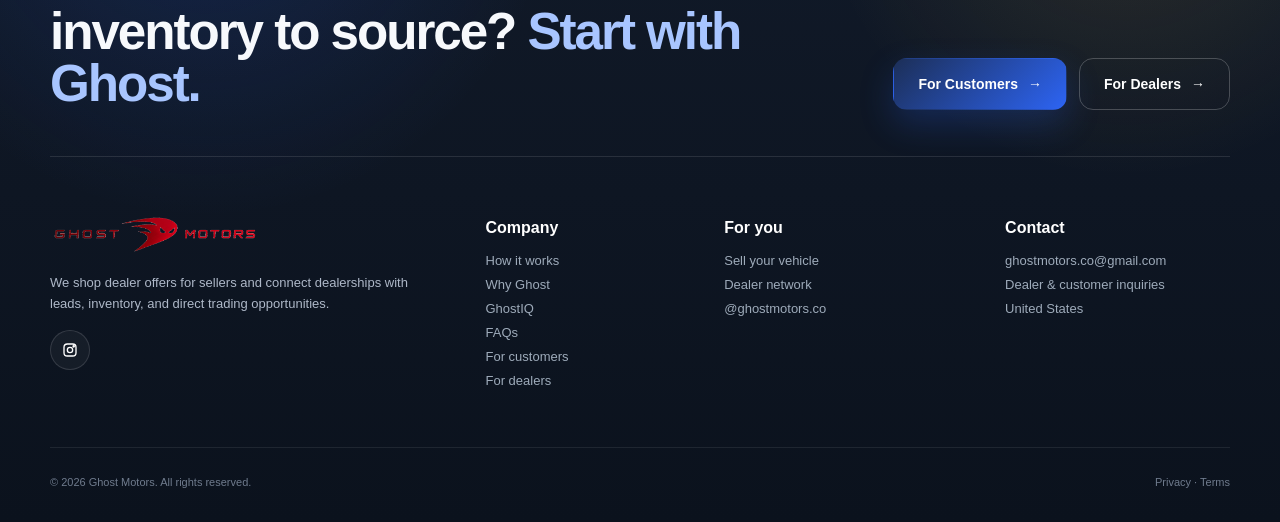
==== commit 248cbea2: "Animate Ghost mark and refine site branding" ====
--- a/index.html
+++ b/index.html
@@ -4,6 +4,7 @@
 <meta charset="UTF-8">
 <meta name="viewport" content="width=device-width, initial-scale=1.0">
 <meta name="description" content="Ghost Motors shops dealer offers for vehicle sellers and helps dealerships find leads, source inventory, and trade directly without high auction fees.">
+<meta name="theme-color" content="#f8fafc">
 <title>Ghost Motors | Move Inventory Faster</title>
 <link rel="icon" type="image/svg+xml" href="favicon.svg">
 <style>
@@ -44,6 +45,7 @@
     box-shadow:0 0 18px rgba(45,100,243,.32);
   }
   a { color:inherit; text-decoration:none; }
+  :focus-visible { outline:3px solid var(--blue); outline-offset:4px; border-radius:5px; }
   .wrap { width:min(1180px, calc(100% - 48px)); margin:auto; }
   .site-header{
     position:sticky; top:0; z-index:60;
@@ -137,6 +139,23 @@
     position:relative; height:410px; width:min(100%, 930px);
     margin:-42px auto -4px;
   }
+  .ghost-signal {
+    position:absolute; left:11%; top:48px; z-index:3;
+    width:90px; height:90px; display:grid; place-items:center;
+    border:1px solid rgba(213,31,46,.14); border-radius:24px;
+    background:rgba(255,255,255,.9); box-shadow:0 18px 50px rgba(27,47,84,.12);
+    backdrop-filter:blur(14px); -webkit-backdrop-filter:blur(14px);
+    animation:ghost-drift 6s ease-in-out infinite;
+  }
+  .ghost-signal::before, .ghost-signal::after {
+    content:""; position:absolute; border:1px solid rgba(213,31,46,.18); border-radius:50%;
+    pointer-events:none;
+  }
+  .ghost-signal::before { width:118px; height:118px; animation:ghost-pulse 4s ease-out infinite; }
+  .ghost-signal::after { width:148px; height:148px; animation:ghost-pulse 4s ease-out 1s infinite; }
+  .ghost-signal img { display:block; width:65px; height:65px; filter:drop-shadow(0 8px 10px rgba(177,0,26,.18)); }
+  @keyframes ghost-drift { 50% { transform:translate(7px,-13px) rotate(-5deg); } }
+  @keyframes ghost-pulse { 0%,100% { opacity:0; transform:scale(.84); } 35% { opacity:.8; } 70% { opacity:0; transform:scale(1.16); } }
   .halo {
     position:absolute; width:350px; height:350px; border-radius:50%; right:5%; top:18px;
     background:
@@ -448,6 +467,10 @@
     .actions { width:100%; flex-direction:column; gap:10px; }
     .actions .btn { width:100%; }
     .visual { height:265px; margin:-8px auto 0; }
+    .ghost-signal { left:5%; top:26px; width:62px; height:62px; border-radius:18px; }
+    .ghost-signal img { width:46px; height:46px; }
+    .ghost-signal::before { width:78px; height:78px; }
+    .ghost-signal::after { width:98px; height:98px; }
     .halo { width:245px; height:245px; }
     .car-stage { inset:8px -8px 0 -8px; }
     .trust { display:grid; grid-template-columns:repeat(2,minmax(0,1fr)); gap:12px; width:100%; margin-top:18px; }
@@ -497,7 +520,7 @@
 <header class="site-header" id="siteHeader">
   <div class="wrap">
     <nav class="nav">
-      <a class="brand" href="#"><img alt="Ghost Motors" src="[data-uri]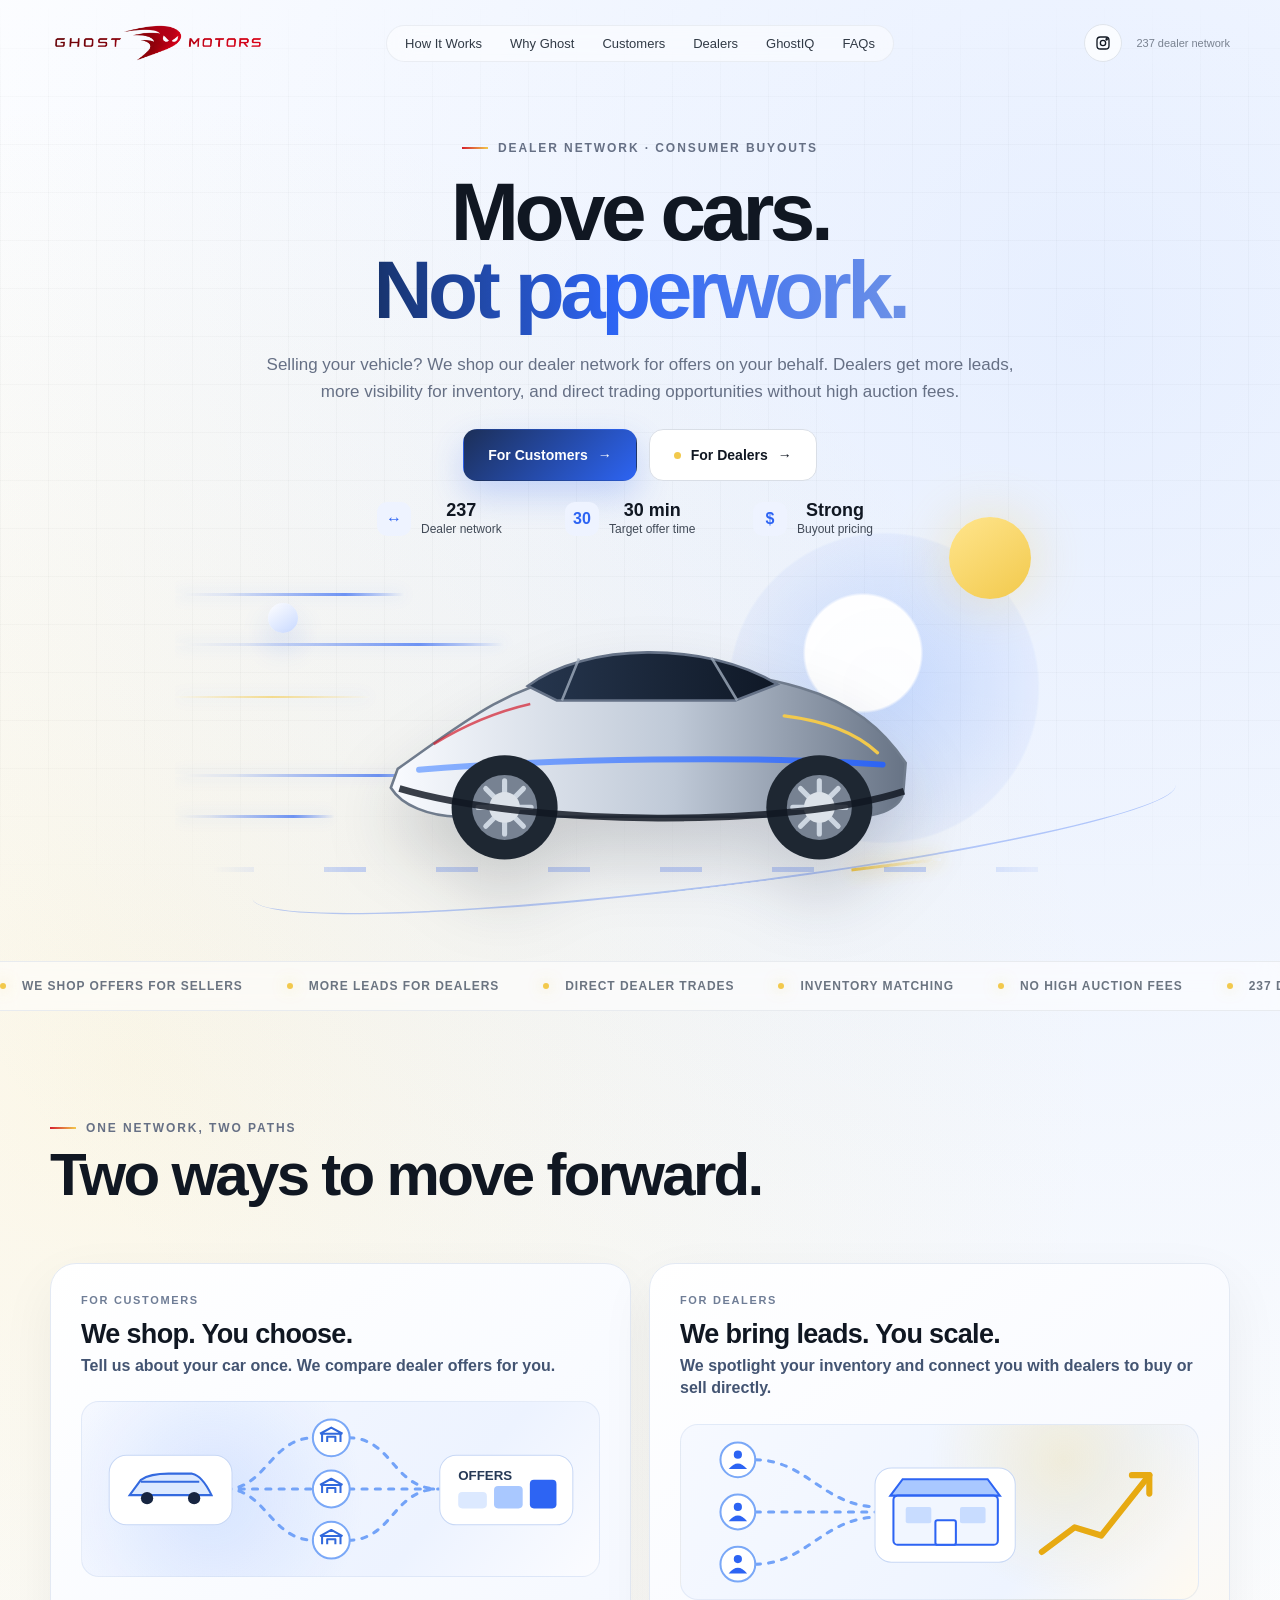
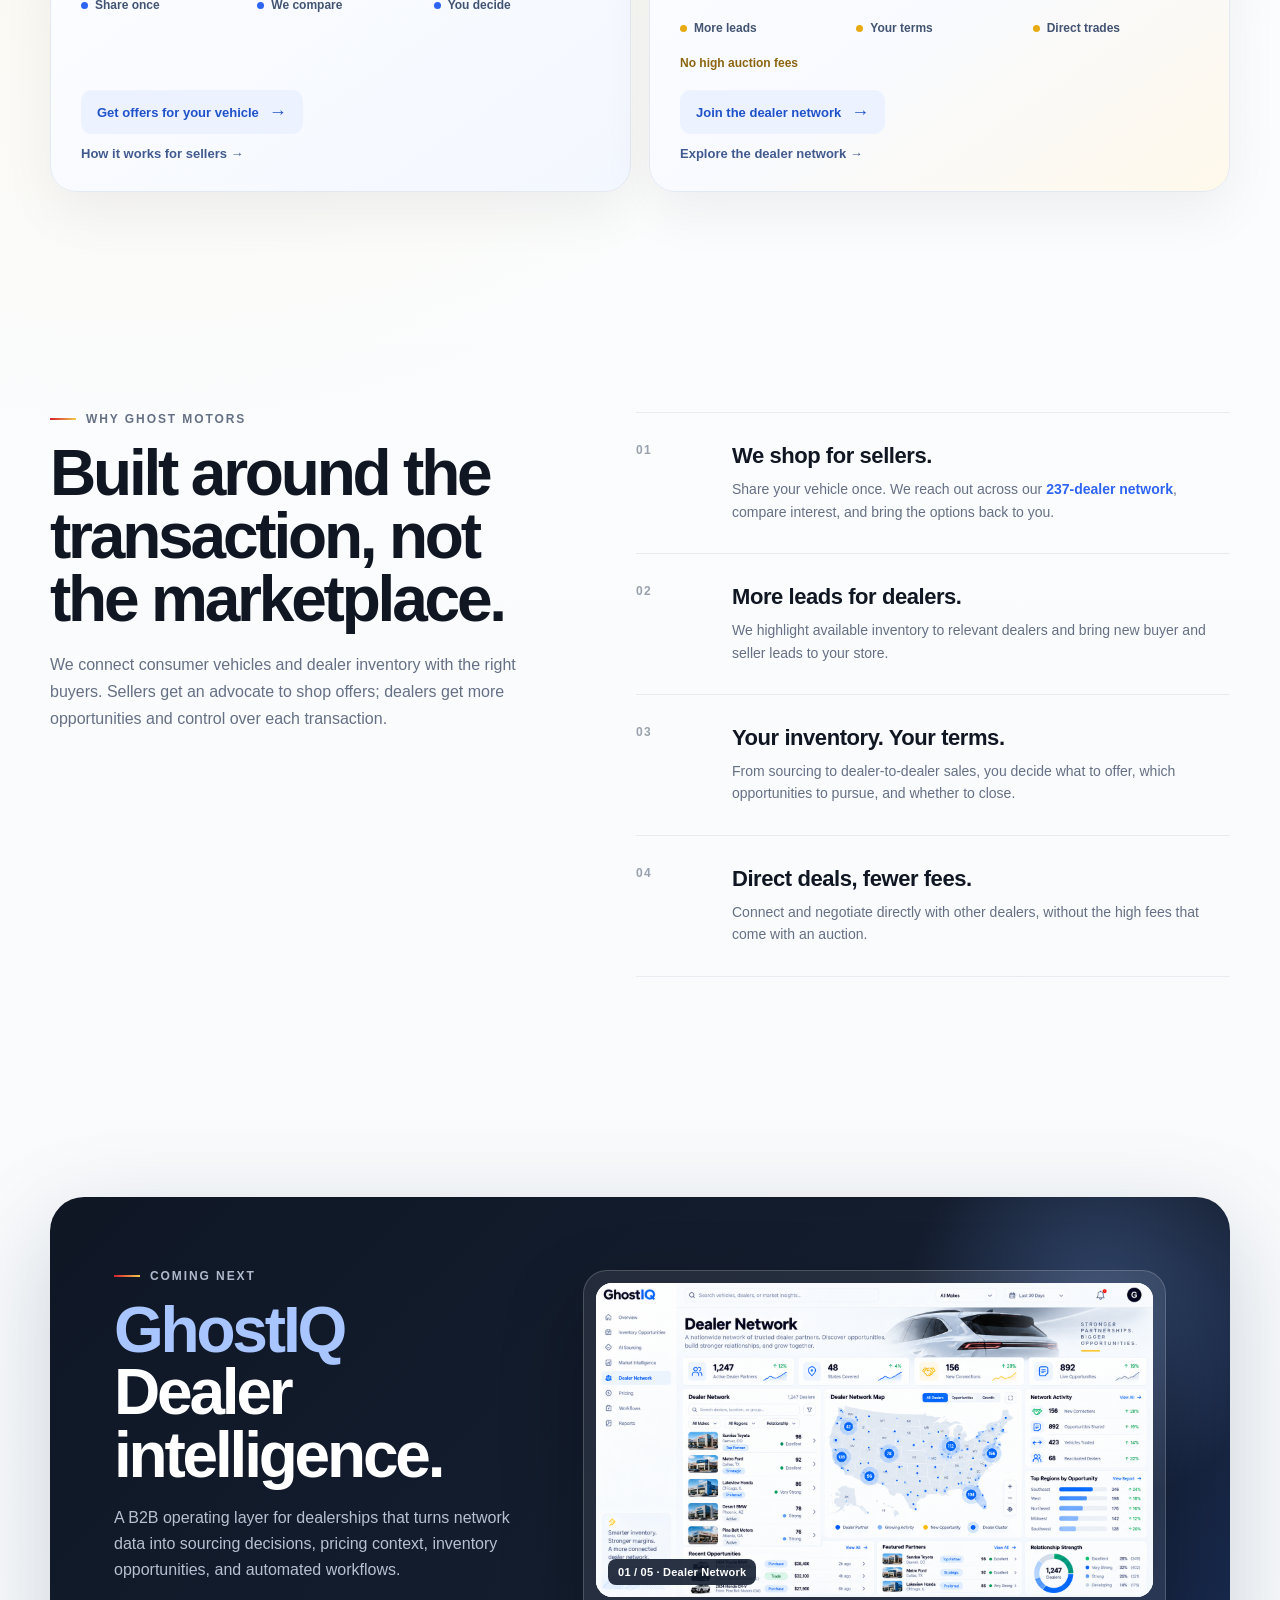
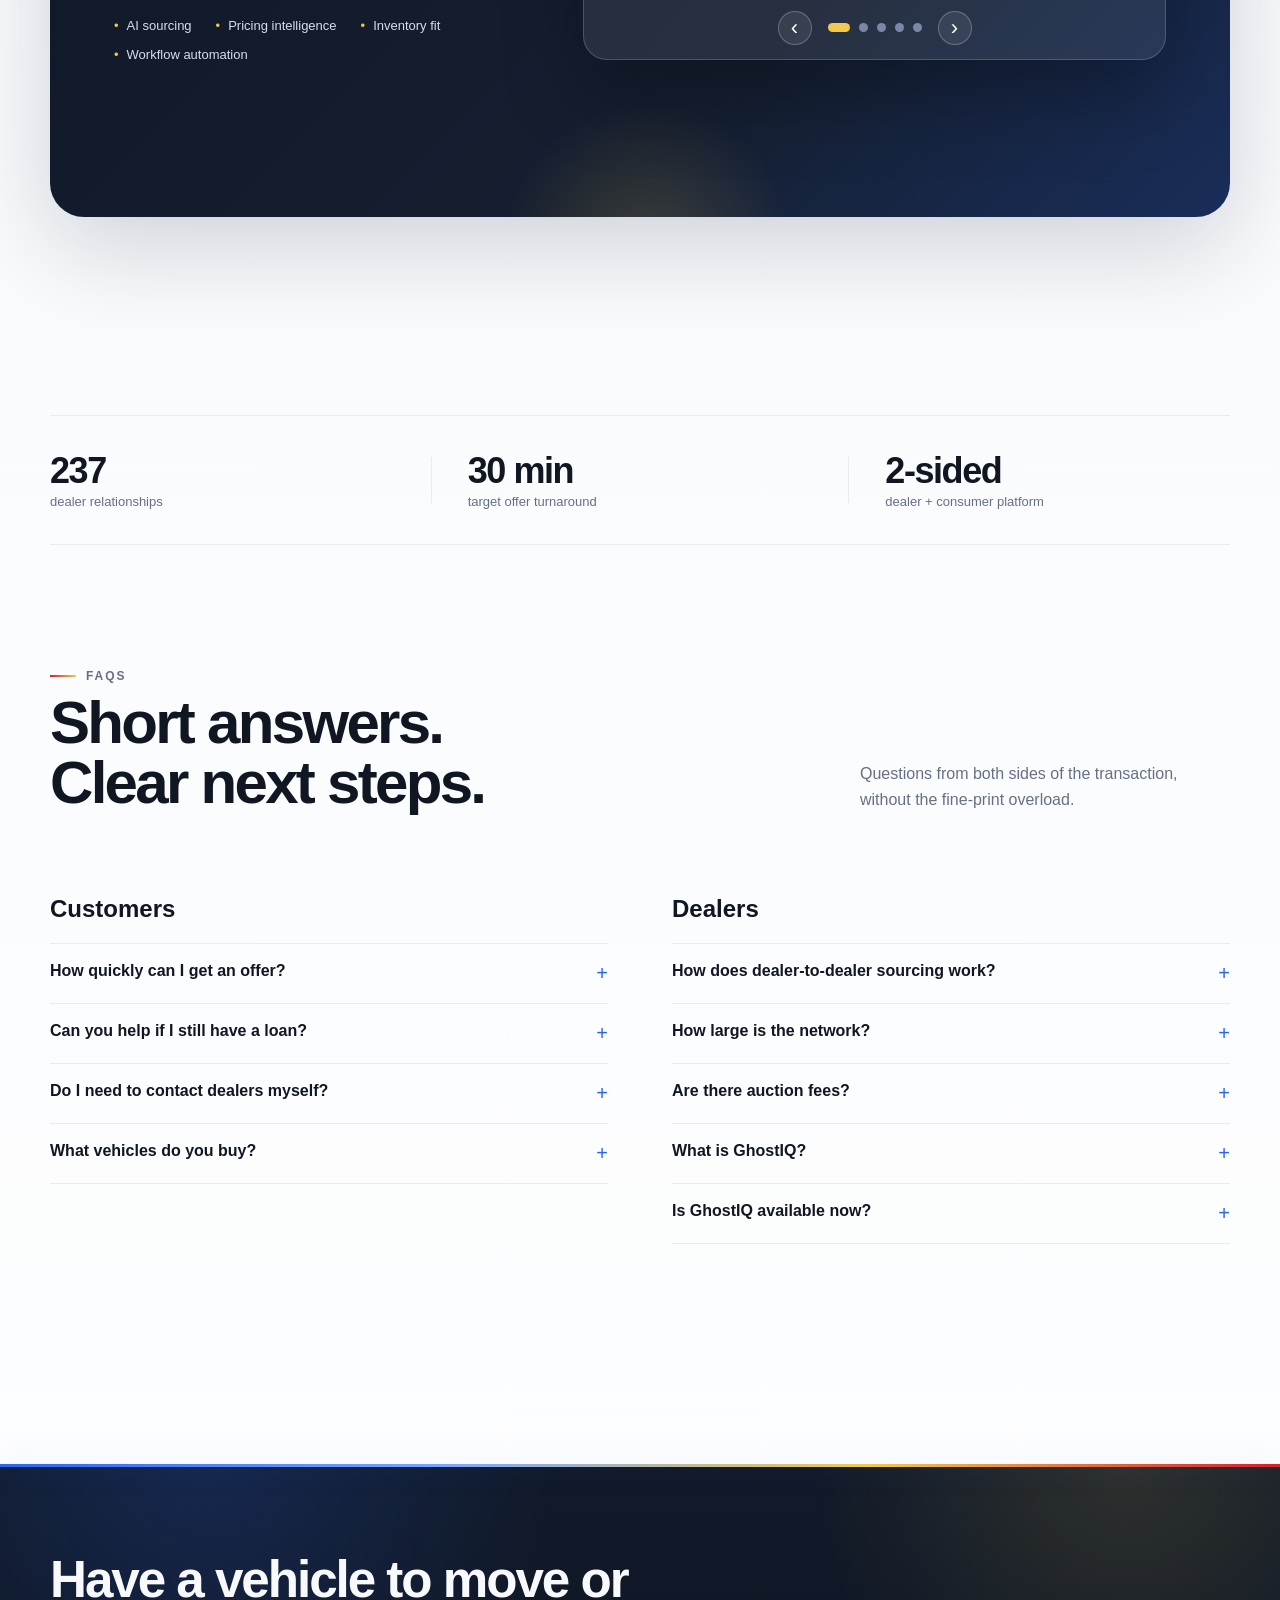
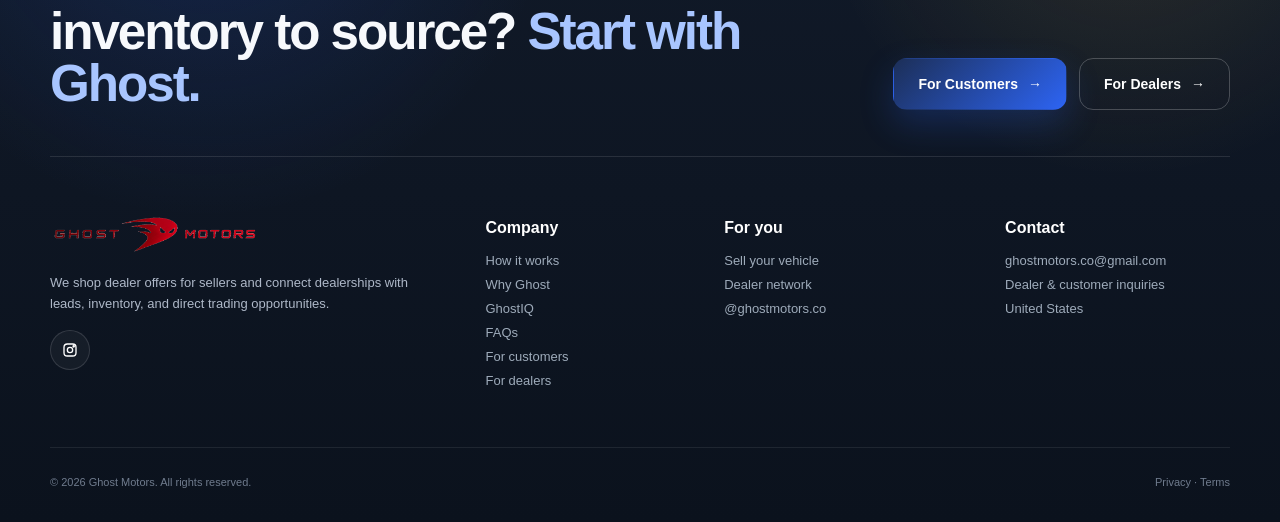
==== commit 3ebe9b60: "Animate hero car with speed trails and spinning wheels" ====
--- a/index.html
+++ b/index.html
@@ -139,23 +139,15 @@
     position:relative; height:410px; width:min(100%, 930px);
     margin:-42px auto -4px;
   }
-  .ghost-signal {
-    position:absolute; left:11%; top:48px; z-index:3;
-    width:90px; height:90px; display:grid; place-items:center;
-    border:1px solid rgba(213,31,46,.14); border-radius:24px;
-    background:rgba(255,255,255,.9); box-shadow:0 18px 50px rgba(27,47,84,.12);
-    backdrop-filter:blur(14px); -webkit-backdrop-filter:blur(14px);
-    animation:ghost-drift 6s ease-in-out infinite;
-  }
-  .ghost-signal::before, .ghost-signal::after {
-    content:""; position:absolute; border:1px solid rgba(213,31,46,.18); border-radius:50%;
-    pointer-events:none;
-  }
-  .ghost-signal::before { width:118px; height:118px; animation:ghost-pulse 4s ease-out infinite; }
-  .ghost-signal::after { width:148px; height:148px; animation:ghost-pulse 4s ease-out 1s infinite; }
-  .ghost-signal img { display:block; width:65px; height:65px; filter:drop-shadow(0 8px 10px rgba(177,0,26,.18)); }
-  @keyframes ghost-drift { 50% { transform:translate(7px,-13px) rotate(-5deg); } }
-  @keyframes ghost-pulse { 0%,100% { opacity:0; transform:scale(.84); } 35% { opacity:.8; } 70% { opacity:0; transform:scale(1.16); } }
+  .speed-lines { position:absolute; inset:0; z-index:1; overflow:hidden; pointer-events:none; }
+  .speed-line {
+    position:absolute; top:var(--y); left:0; width:var(--w); height:3px; border-radius:999px;
+    background:linear-gradient(90deg,transparent,rgba(45,100,243,.12) 22%,rgba(45,100,243,.68) 74%,transparent);
+    box-shadow:0 0 16px rgba(45,100,243,.15);
+    animation:speed-sweep var(--dur) linear var(--delay) infinite;
+  }
+  .speed-line:nth-child(3n) { height:2px; background:linear-gradient(90deg,transparent,rgba(242,201,76,.6),transparent); }
+  @keyframes speed-sweep { from { transform:translateX(980px) skewX(-25deg); opacity:0; } 9%,78% { opacity:1; } to { transform:translateX(-480px) skewX(-25deg); opacity:0; } }
   .halo {
     position:absolute; width:350px; height:350px; border-radius:50%; right:5%; top:18px;
     background:
@@ -174,9 +166,18 @@
     animation:float2 6s ease-in-out infinite;
   }
   .car-stage {
-    position:absolute; inset:18px -8px 0 0; display:flex; align-items:center; justify-content:center;
+    position:absolute; inset:18px -8px 0 0; z-index:2; display:flex; align-items:center; justify-content:center;
+    animation:car-enter 1.05s cubic-bezier(.16,.82,.24,1) both, car-surge 2.8s ease-in-out 1.05s infinite;
   }
   .car-svg { width:100%; max-width:650px; filter:drop-shadow(0 35px 34px rgba(16,23,34,.18)); }
+  .wheel-spin { animation:wheel-roll .6s linear infinite; }
+  .wheel-spin.front { transform-origin:585px 315px; }
+  .wheel-spin.rear { transform-origin:217px 315px; }
+  @keyframes wheel-roll { to { transform:rotate(360deg); } }
+  @keyframes car-enter { from { transform:translate3d(-130px,8px,0) scale(.96); opacity:0; filter:blur(7px); } to { transform:translate3d(0,0,0) scale(1); opacity:1; filter:blur(0); } }
+  @keyframes car-surge { 0%,100% { transform:translate3d(-7px,2px,0) rotate(-.25deg); } 50% { transform:translate3d(10px,-3px,0) rotate(.15deg); } }
+  .road-motion { position:absolute; left:4%; right:4%; bottom:33px; height:5px; z-index:0; opacity:.65; background:repeating-linear-gradient(90deg,rgba(45,100,243,.38) 0 42px,transparent 42px 112px); background-size:336px 5px; animation:road-rush .85s linear infinite; mask-image:linear-gradient(90deg,transparent,#000 16%,#000 84%,transparent); }
+  @keyframes road-rush { to { background-position:-336px 0; } }
   .route {
     position:absolute; left:8%; right:-8%; bottom:18px; height:90px; border-radius:50%;
     border-bottom:2px solid rgba(45,100,243,.32); transform:rotate(-7deg);
@@ -467,10 +468,8 @@
     .actions { width:100%; flex-direction:column; gap:10px; }
     .actions .btn { width:100%; }
     .visual { height:265px; margin:-8px auto 0; }
-    .ghost-signal { left:5%; top:26px; width:62px; height:62px; border-radius:18px; }
-    .ghost-signal img { width:46px; height:46px; }
-    .ghost-signal::before { width:78px; height:78px; }
-    .ghost-signal::after { width:98px; height:98px; }
+    .speed-line { height:2px; }
+    .road-motion { bottom:30px; }
     .halo { width:245px; height:245px; }
     .car-stage { inset:8px -8px 0 -8px; }
     .trust { display:grid; grid-template-columns:repeat(2,minmax(0,1fr)); gap:12px; width:100%; margin-top:18px; }
@@ -512,6 +511,7 @@
   @media (prefers-reduced-motion: reduce) {
     *, *::before, *::after { animation:none !important; transition:none !important; scroll-behavior:auto !important; }
     .reveal { opacity:1; transform:none; }
+    .speed-lines, .road-motion { display:none; }
   }
 </style>
 </head>
@@ -560,8 +560,15 @@
   </div>
 
   <div class="visual reveal on">
+    <div class="speed-lines" aria-hidden="true">
+      <span class="speed-line" style="--y:24%;--w:230px;--dur:1.65s;--delay:-.4s"></span>
+      <span class="speed-line" style="--y:36%;--w:330px;--dur:1.25s;--delay:-1.1s"></span>
+      <span class="speed-line" style="--y:49%;--w:195px;--dur:1.45s;--delay:-.8s"></span>
+      <span class="speed-line" style="--y:68%;--w:275px;--dur:1.15s;--delay:-.2s"></span>
+      <span class="speed-line" style="--y:78%;--w:160px;--dur:1.6s;--delay:-1.3s"></span>
+    </div>
     <div class="halo"></div><div class="sun"></div><div class="orb"></div><div class="route"></div>
-    <div class="ghost-signal" aria-hidden="true"><img src="favicon.svg" alt=""></div>
+    <div class="road-motion" aria-hidden="true"></div>
     <div class="car-stage">
       <svg class="car-svg" viewBox="0 0 760 400" aria-label="Stylized performance car illustration">
         <defs>
@@ -575,8 +582,10 @@
         <path d="M117 271 C265 258 515 254 659 265" fill="none" stroke="url(#blueLine)" stroke-width="7" stroke-linecap="round"/>
         <path d="M544 208 C594 214 628 228 653 251" fill="none" stroke="#f2c94c" stroke-width="4" stroke-linecap="round"/>
         <path d="M134 241 C168 220 203 204 247 194" fill="none" stroke="#d51f2e" stroke-width="3" opacity=".7"/>
-        <ellipse cx="217" cy="315" rx="62" ry="61" fill="#1e2732"/><ellipse cx="217" cy="315" rx="38" ry="38" fill="#778292"/><ellipse cx="217" cy="315" rx="18" ry="18" fill="#dce2e9"/>
-        <ellipse cx="585" cy="315" rx="62" ry="61" fill="#1e2732"/><ellipse cx="585" cy="315" rx="38" ry="38" fill="#778292"/><ellipse cx="585" cy="315" rx="18" ry="18" fill="#dce2e9"/>
+        <ellipse cx="217" cy="315" rx="62" ry="61" fill="#1e2732"/><ellipse cx="217" cy="315" rx="38" ry="38" fill="#778292"/>
+        <g class="wheel-spin rear" stroke="#cdd6e1" stroke-width="6" stroke-linecap="round"><path d="M217 284v62M186 315h62M195 293l44 44M195 337l44-44"/></g><ellipse cx="217" cy="315" rx="18" ry="18" fill="#dce2e9"/>
+        <ellipse cx="585" cy="315" rx="62" ry="61" fill="#1e2732"/><ellipse cx="585" cy="315" rx="38" ry="38" fill="#778292"/>
+        <g class="wheel-spin front" stroke="#cdd6e1" stroke-width="6" stroke-linecap="round"><path d="M585 284v62M554 315h62M563 293l44 44M563 337l44-44"/></g><ellipse cx="585" cy="315" rx="18" ry="18" fill="#dce2e9"/>
         <path d="M94 293 C245 338 552 339 684 296" fill="none" stroke="#101722" stroke-width="8" opacity=".82"/>
       </svg>
     </div>
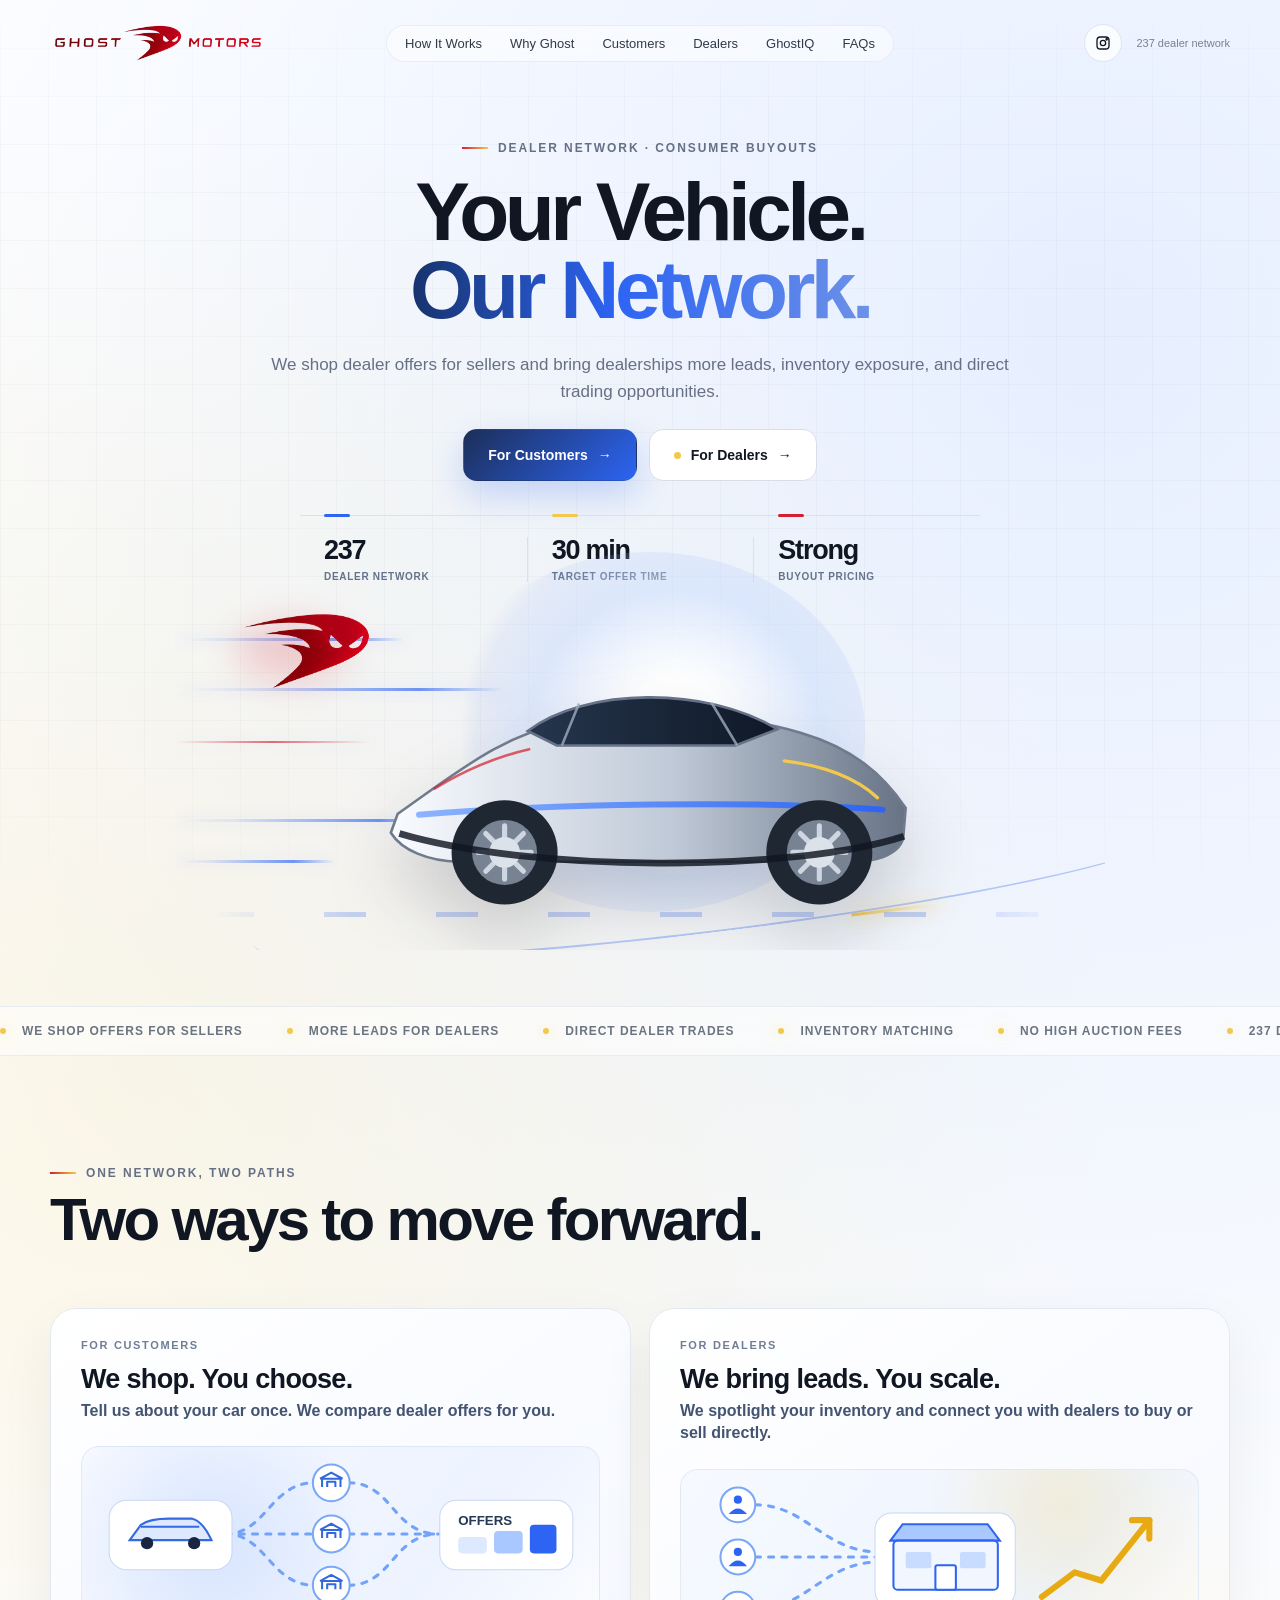
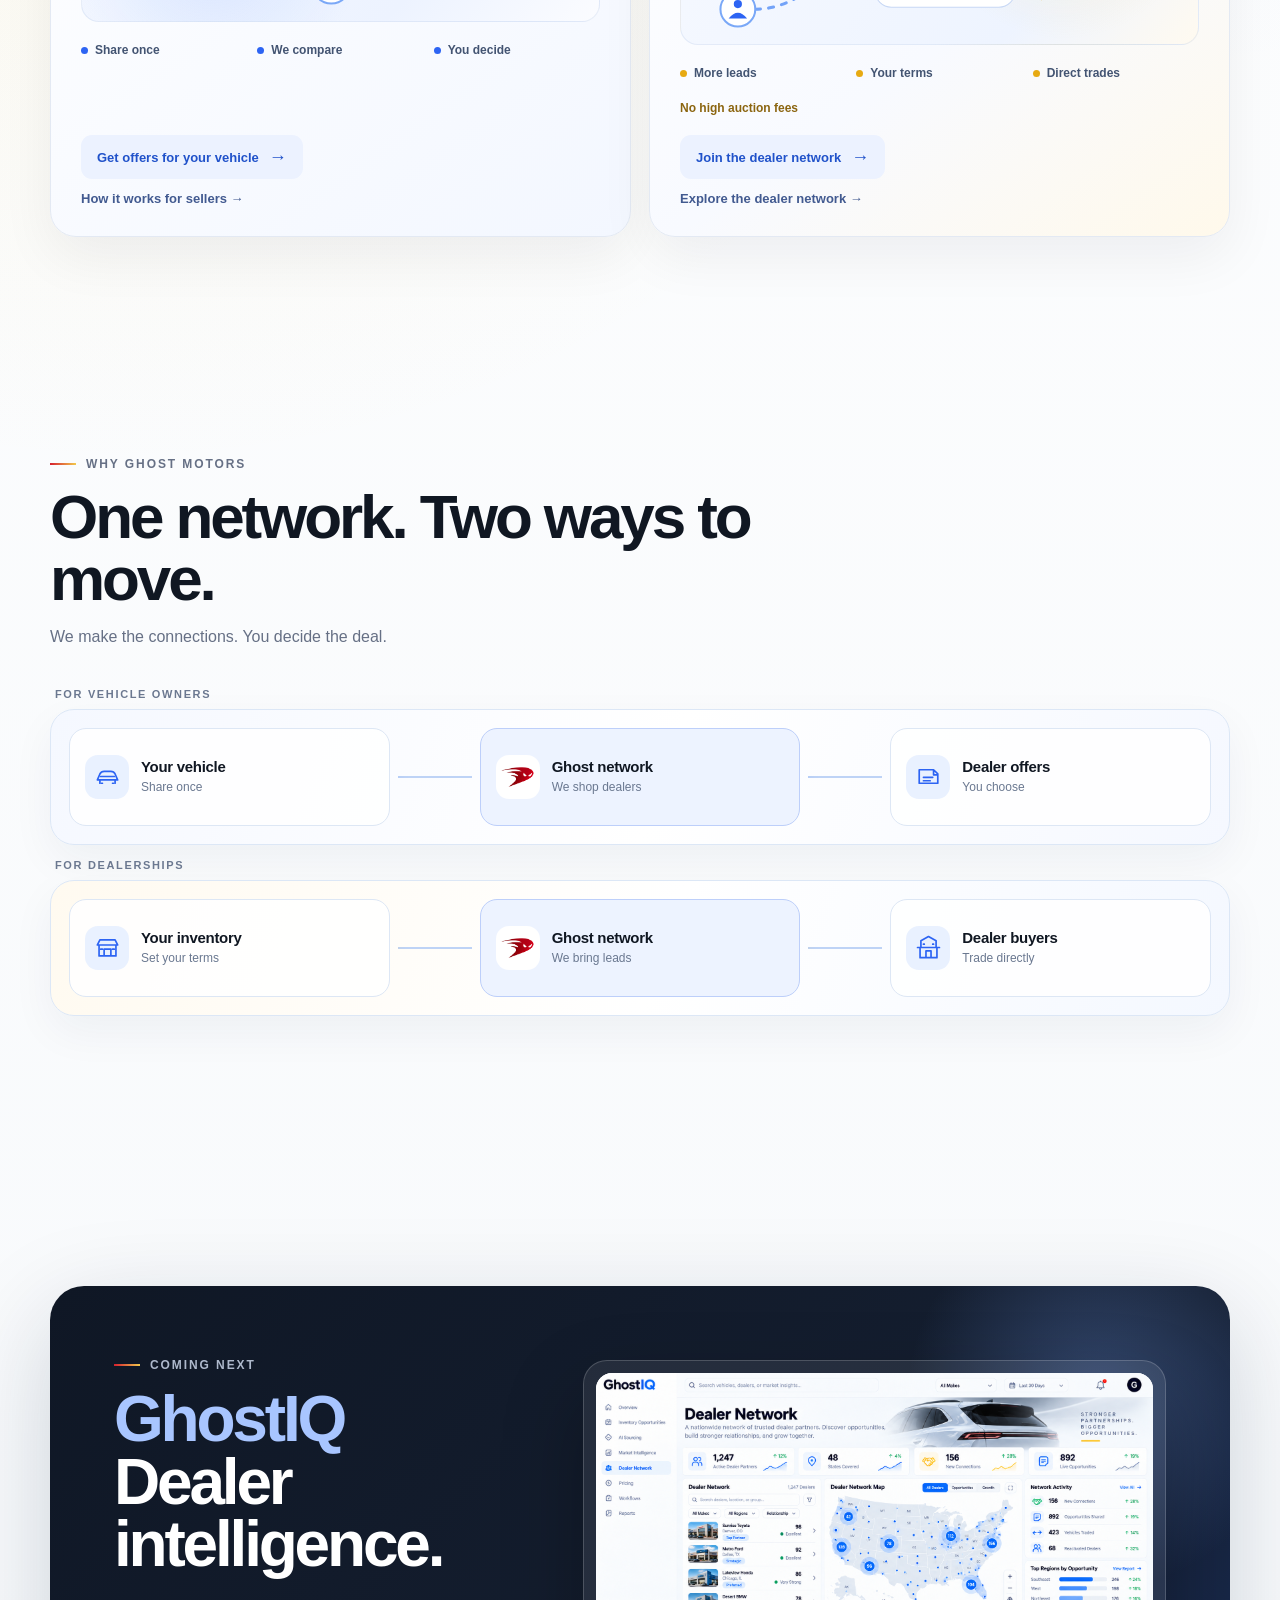
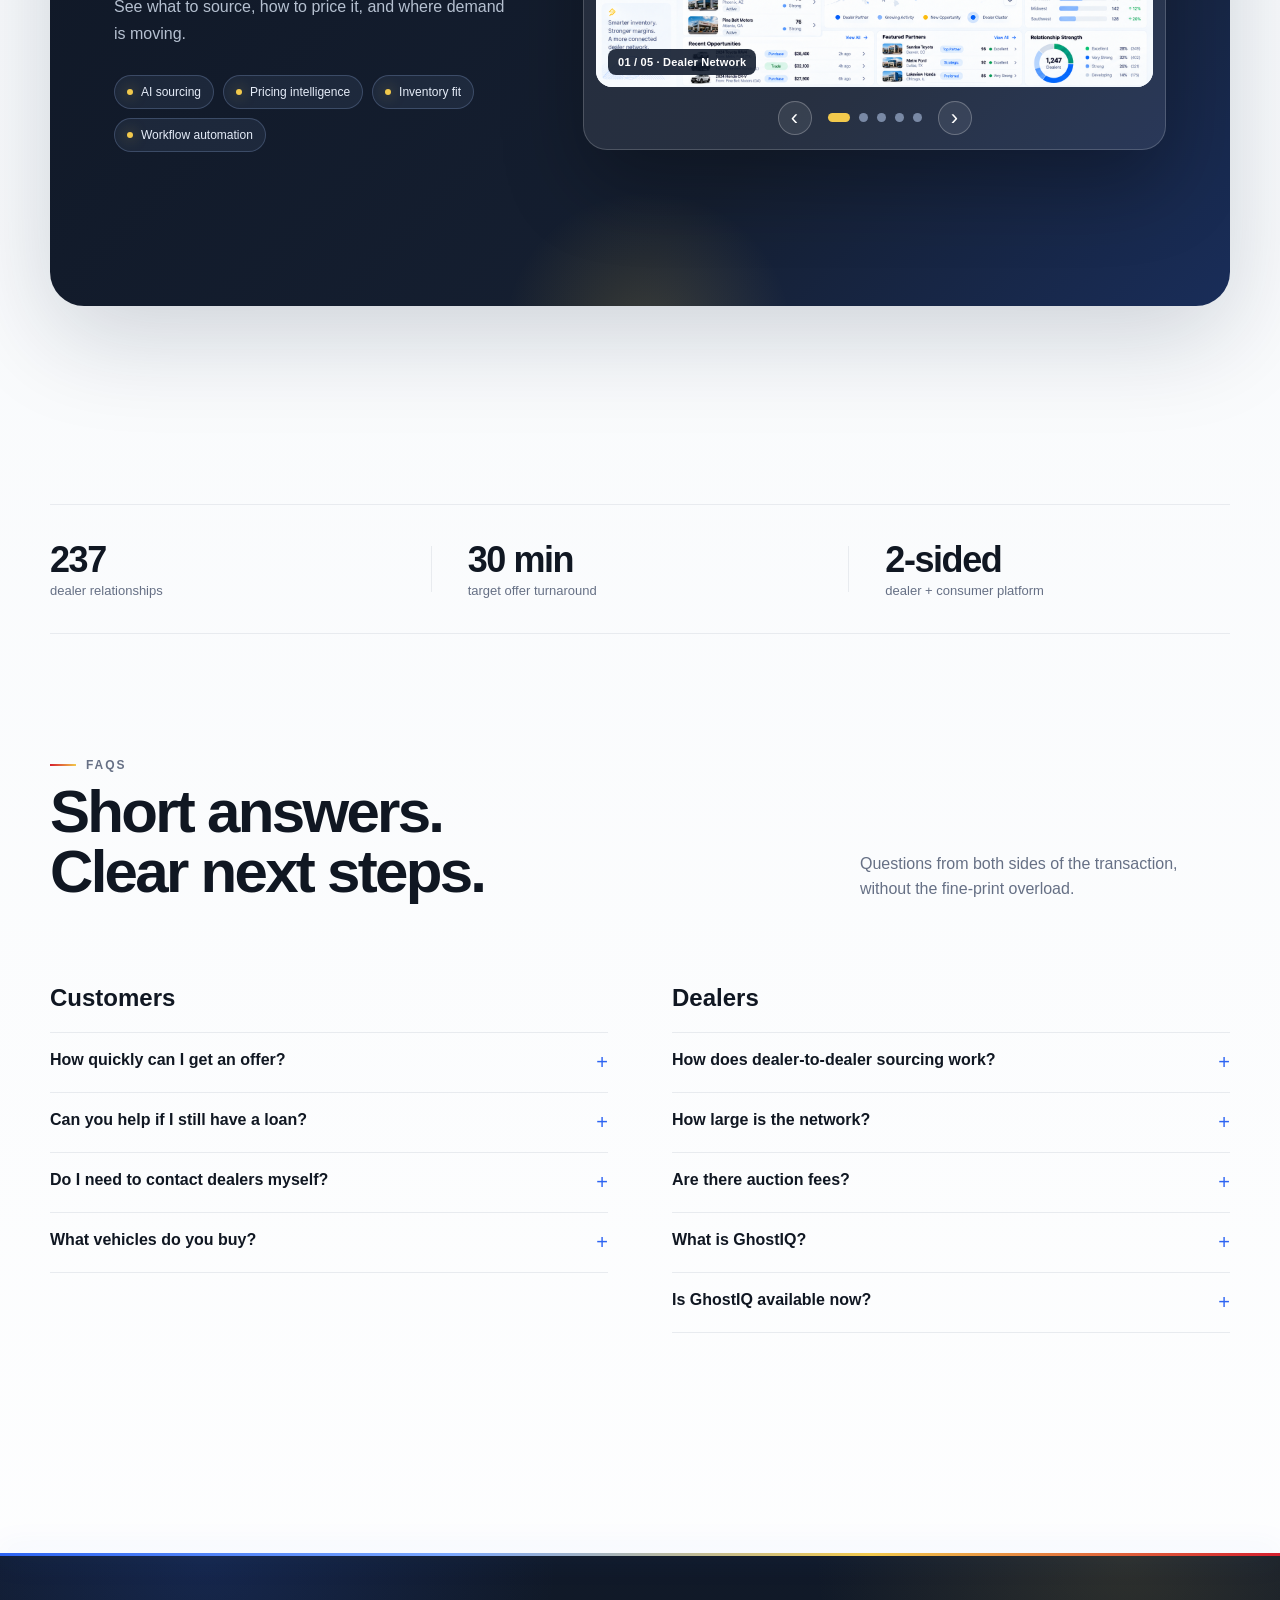
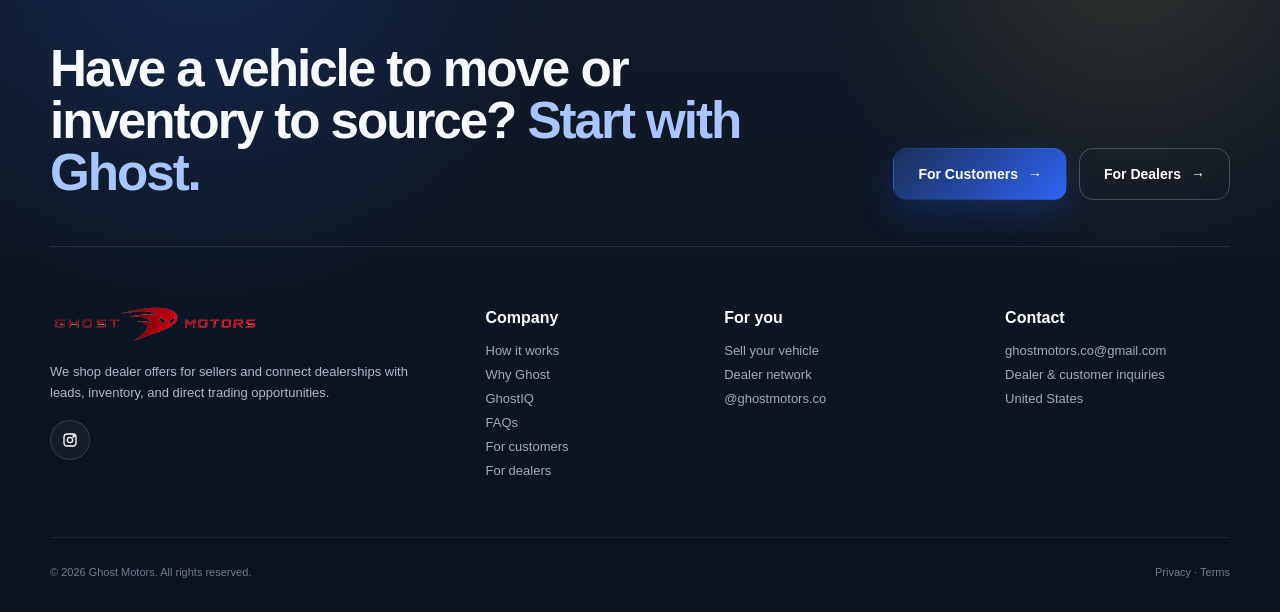
==== commit a3eee61e: "Refine hero headline and visualize both network paths" ====
--- a/index.html
+++ b/index.html
@@ -124,20 +124,21 @@
   .btn.secondary { background:#fff; border-color:#d9dee6; }
   .btn .dot { width:7px; height:7px; border-radius:99px; background:var(--yellow); }
   .trust {
-    display:flex; gap:38px; margin-top:20px; color:#414a57; flex-wrap:wrap; justify-content:center;
+    display:grid; grid-template-columns:repeat(3,minmax(0,1fr)); width:min(100%,680px);
+    margin-top:34px; padding-top:21px; border-top:1px solid #d8e1ee;
     position:relative; z-index:5;
   }
-  .trust-item { display:flex; align-items:center; gap:10px; min-width:150px; }
-  .trust-icon {
-    width:34px; height:34px; border-radius:10px; background:#eef3ff; display:grid; place-items:center;
-    color:var(--blue); font-size:16px; font-weight:900;
-  }
-  .trust b { display:block; font-size:18px; line-height:1; color:var(--ink); }
-  .trust span { font-size:12px; }
+  .trust-item { position:relative; padding:0 24px; text-align:left; }
+  .trust-item + .trust-item { border-left:1px solid #d8e1ee; }
+  .trust-item::before { content:""; position:absolute; top:-23px; left:24px; width:26px; height:3px; border-radius:99px; background:var(--blue); }
+  .trust-item:nth-child(2)::before { background:var(--yellow); }
+  .trust-item:nth-child(3)::before { background:var(--red); }
+  .trust b { display:block; font-size:27px; line-height:1; letter-spacing:-.045em; color:var(--ink); }
+  .trust span { display:block; margin-top:7px; color:#64738a; font-size:10px; letter-spacing:.07em; font-weight:800; text-transform:uppercase; }
 
   .visual {
     position:relative; height:410px; width:min(100%, 930px);
-    margin:-42px auto -4px;
+    margin:-42px auto -4px; overflow:hidden;
   }
   .speed-lines { position:absolute; inset:0; z-index:1; overflow:hidden; pointer-events:none; }
   .speed-line {
@@ -146,24 +147,13 @@
     box-shadow:0 0 16px rgba(45,100,243,.15);
     animation:speed-sweep var(--dur) linear var(--delay) infinite;
   }
-  .speed-line:nth-child(3n) { height:2px; background:linear-gradient(90deg,transparent,rgba(242,201,76,.6),transparent); }
+  .speed-line:nth-child(3n) { height:2px; background:linear-gradient(90deg,transparent,rgba(213,31,46,.65),transparent); }
   @keyframes speed-sweep { from { transform:translateX(980px) skewX(-25deg); opacity:0; } 9%,78% { opacity:1; } to { transform:translateX(-480px) skewX(-25deg); opacity:0; } }
   .halo {
-    position:absolute; width:350px; height:350px; border-radius:50%; right:5%; top:18px;
+    position:absolute; width:430px; height:360px; border-radius:50%; left:28%; top:12px;
     background:
-      radial-gradient(circle at 44% 40%,rgba(255,255,255,.95) 0 20%,transparent 21%),
-      radial-gradient(circle,rgba(122,167,255,.35),rgba(45,100,243,.05) 62%,transparent 63%);
-    filter:blur(.1px); animation:float 7s ease-in-out infinite;
-  }
-  .sun {
-    position:absolute; width:82px; height:82px; border-radius:50%; right:8%; top:22px;
-    background:linear-gradient(145deg,#ffe58d,var(--yellow)); box-shadow:0 0 55px rgba(242,201,76,.33);
-    animation:pulse 5s ease-in-out infinite;
-  }
-  .orb {
-    position:absolute; width:30px; height:30px; border-radius:50%; left:10%; top:108px;
-    background:linear-gradient(145deg,#fff,#c7d8ff); box-shadow:0 15px 30px rgba(45,100,243,.16);
-    animation:float2 6s ease-in-out infinite;
+      radial-gradient(circle at 56% 50%,rgba(255,255,255,.95) 0 18%,rgba(200,219,255,.5) 48%,rgba(45,100,243,.06) 66%,transparent 72%);
+    animation:float 7s ease-in-out infinite;
   }
   .car-stage {
     position:absolute; inset:18px -8px 0 0; z-index:2; display:flex; align-items:center; justify-content:center;
@@ -176,6 +166,21 @@
   @keyframes wheel-roll { to { transform:rotate(360deg); } }
   @keyframes car-enter { from { transform:translate3d(-130px,8px,0) scale(.96); opacity:0; filter:blur(7px); } to { transform:translate3d(0,0,0) scale(1); opacity:1; filter:blur(0); } }
   @keyframes car-surge { 0%,100% { transform:translate3d(-7px,2px,0) rotate(-.25deg); } 50% { transform:translate3d(10px,-3px,0) rotate(.15deg); } }
+  .ghost-stage { position:absolute; inset:0; z-index:3; pointer-events:none; }
+  .ghost-racer {
+    position:absolute; left:7%; top:16%; width:135px; aspect-ratio:445 / 299;
+    --travel:850px;
+    animation:ghost-race 3.6s linear infinite;
+  }
+  .ghost-racer::before {
+    content:""; position:absolute; inset:18% 8%; z-index:-1; border-radius:50%;
+    background:rgba(213,31,46,.2); filter:blur(18px); transform:translateX(-16px);
+  }
+  .ghost-racer img { position:absolute; inset:0; width:100%; height:100%; object-fit:contain; mix-blend-mode:multiply; }
+  .ghost-racer .ghost-echo { opacity:0; animation:ghost-trail 1.15s ease-out infinite; }
+  .ghost-racer .ghost-echo.second { animation-delay:-.57s; }
+  @keyframes ghost-race { 0% { transform:translate3d(-170px,18px,0) rotate(-8deg); opacity:0; filter:blur(10px); } 10% { opacity:1; filter:blur(0); } 66% { transform:translate3d(var(--travel),-18px,0) rotate(2deg); opacity:1; filter:blur(0); } 76%,100% { transform:translate3d(var(--travel),-18px,0) rotate(2deg); opacity:0; } }
+  @keyframes ghost-trail { from { transform:translateX(-8px) scale(.98); opacity:.25; filter:blur(1px); } to { transform:translateX(-75px) scale(.86); opacity:0; filter:blur(10px); } }
   .road-motion { position:absolute; left:4%; right:4%; bottom:33px; height:5px; z-index:0; opacity:.65; background:repeating-linear-gradient(90deg,rgba(45,100,243,.38) 0 42px,transparent 42px 112px); background-size:336px 5px; animation:road-rush .85s linear infinite; mask-image:linear-gradient(90deg,transparent,#000 16%,#000 84%,transparent); }
   @keyframes road-rush { to { background-position:-336px 0; } }
   .route {
@@ -258,9 +263,14 @@
   .iq h2 span { color:#a8c5ff; }
   .iq p { color:#b5c0d0; line-height:1.65; max-width:480px; }
   .feature-line {
-    margin-top:34px; display:flex; flex-wrap:wrap; gap:14px 24px; font-size:13px; color:#d7deea;
-  }
-  .feature-line span::before { content:"•"; color:var(--yellow); margin-right:8px; }
+    margin-top:28px; display:flex; flex-wrap:wrap; gap:9px; font-size:12px; color:#e5ecf8;
+  }
+  .feature-line span { display:inline-flex; align-items:center; gap:8px; padding:9px 12px; border-radius:999px; border:1px solid rgba(168,197,255,.22); background:rgba(168,197,255,.08); }
+  .feature-line span::before { content:""; width:6px; height:6px; flex:none; border-radius:50%; background:var(--yellow); box-shadow:0 0 13px rgba(242,201,76,.55); animation:feature-glow 3s ease-in-out infinite; }
+  .feature-line span:nth-child(2)::before { animation-delay:.5s; }
+  .feature-line span:nth-child(3)::before { animation-delay:1s; }
+  .feature-line span:nth-child(4)::before { animation-delay:1.5s; }
+  @keyframes feature-glow { 50% { transform:scale(1.6); box-shadow:0 0 20px rgba(242,201,76,.9); } }
   .iq-carousel {
     min-width:0; padding:12px; border:1px solid rgba(255,255,255,.18);
     border-radius:24px; background:rgba(255,255,255,.08);
@@ -378,19 +388,33 @@
     box-shadow:0 0 14px rgba(242,201,76,.55);
   }
 
-  .why-grid{display:grid; grid-template-columns:.92fr 1.08fr; gap:80px; align-items:start;}
-  .why-copy{position:sticky; top:130px;}
-  .why-copy h2{font-size:clamp(40px,5vw,64px); line-height:.98; letter-spacing:-.05em; margin:16px 0 20px;}
-  .why-copy p{color:var(--muted); line-height:1.7; max-width:520px;}
-  .why-list{border-top:1px solid var(--line);}
-  .why-row{
-    display:grid; grid-template-columns:72px 1fr; gap:24px; padding:30px 0;
-    border-bottom:1px solid var(--line);
-  }
-  .why-row .index{font-size:12px; color:#9aa2ad; font-weight:900; letter-spacing:.12em;}
-  .why-row h3{margin:0 0 9px; font-size:22px; letter-spacing:-.02em;}
-  .why-row p{margin:0; color:var(--muted); line-height:1.6; font-size:14px;}
-  .why-row strong{color:var(--blue);}
+  .why-head { max-width:790px; margin-bottom:38px; }
+  .why-head h2 { font-size:clamp(40px,5vw,62px); line-height:1; letter-spacing:-.05em; margin:15px 0 14px; }
+  .why-head p { color:var(--muted); line-height:1.6; margin:0; font-size:16px; }
+  .network-board { display:grid; gap:14px; }
+  .flow-caption { display:block; margin:0 0 9px 5px; color:#6b7890; font-size:11px; font-weight:900; letter-spacing:.15em; text-transform:uppercase; }
+  .flow-lane {
+    display:grid; grid-template-columns:minmax(0,1fr) 74px minmax(0,1fr) 74px minmax(0,1fr);
+    align-items:center; gap:8px; padding:18px; border:1px solid #dce7f6; border-radius:24px;
+    background:linear-gradient(110deg,#f5f8ff,#fff 52%,#f5f8ff);
+    box-shadow:0 16px 44px rgba(20,42,77,.05);
+  }
+  .flow-lane.dealer-lane { background:linear-gradient(110deg,#fffaf0,#fff 52%,#f4f8ff); }
+  .flow-node { min-width:0; min-height:98px; padding:15px; display:flex; align-items:center; gap:12px; border:1px solid #dde7f5; border-radius:17px; background:rgba(255,255,255,.88); }
+  .flow-node.hub { border-color:#bdcffa; background:#edf3ff; }
+  .flow-icon { width:44px; height:44px; flex:none; display:grid; place-items:center; border-radius:13px; background:#e9f1ff; color:#2d64f3; }
+  .flow-icon svg { width:27px; height:27px; stroke:currentColor; stroke-width:2; fill:none; stroke-linecap:round; stroke-linejoin:round; }
+  .flow-node.hub .flow-icon { background:#fff; }
+  .flow-node.hub img { width:35px; height:35px; object-fit:contain; mix-blend-mode:multiply; }
+  .flow-node b { display:block; font-size:15px; letter-spacing:-.02em; }
+  .flow-node small { display:block; color:#6a7890; font-size:12px; margin-top:4px; line-height:1.35; }
+  .flow-link { position:relative; height:2px; background:#bed3f6; overflow:hidden; }
+  .flow-link::after { content:""; position:absolute; width:28px; height:2px; left:-30px; top:0; background:linear-gradient(90deg,transparent,#2d64f3); box-shadow:0 0 12px #2d64f3; animation:network-flow 1.7s linear infinite; }
+  .flow-lane.dealer-lane .flow-link::after { background:linear-gradient(90deg,transparent,#e5aa18); box-shadow:0 0 12px #e5aa18; }
+  .flow-link:nth-of-type(4)::after { animation-delay:.35s; }
+  @keyframes network-flow { to { left:100%; } }
+  .network-note { display:inline-flex; align-items:center; gap:10px; margin-top:20px; color:#405374; font-size:13px; font-weight:800; }
+  .network-note::before { content:"↔"; display:grid; place-items:center; width:30px; height:30px; border-radius:50%; background:#eaf1ff; color:var(--blue); font-size:17px; }
 
   footer{
     margin-top:110px; position:relative; padding:90px 0 34px;
@@ -453,8 +477,6 @@
     .proof-line { grid-template-columns:1fr; gap:24px; }
     .slash { display:none; }
     .footer { grid-template-columns:1fr 1fr; }
-    .why-grid{grid-template-columns:1fr; gap:40px;}
-    .why-copy{position:relative; top:auto;}
     .footer-cta{align-items:flex-start; flex-direction:column;}
   }
   @media (max-width: 620px) {
@@ -470,11 +492,14 @@
     .visual { height:265px; margin:-8px auto 0; }
     .speed-line { height:2px; }
     .road-motion { bottom:30px; }
-    .halo { width:245px; height:245px; }
+    .halo { width:245px; height:245px; left:18%; top:10px; }
     .car-stage { inset:8px -8px 0 -8px; }
-    .trust { display:grid; grid-template-columns:repeat(2,minmax(0,1fr)); gap:12px; width:100%; margin-top:18px; }
-    .trust-item { min-width:0; justify-content:center; }
-    .trust-item:last-child { grid-column:1 / -1; }
+    .ghost-racer { left:5%; top:15%; width:78px; --travel:430px; }
+    .trust { width:100%; margin-top:28px; padding-top:17px; }
+    .trust-item { padding:0 8px; text-align:center; }
+    .trust-item::before { top:-19px; left:calc(50% - 12px); width:24px; }
+    .trust b { font-size:20px; }
+    .trust span { font-size:9px; line-height:1.25; letter-spacing:.03em; }
     .section-head { gap:16px; margin-bottom:32px; }
     .section-head h2 { font-size:clamp(36px,10vw,44px); }
     .section-head p { font-size:15px; }
@@ -487,9 +512,15 @@
     .path-points span { padding:7px 9px; border-radius:999px; background:rgba(255,255,255,.84); font-size:11px; }
     .path-points span::before { margin-top:3px; }
     .path-link { align-self:stretch; }
-    .why-grid { gap:28px; }
-    .why-row { gap:14px; padding:22px 0; }
-    .why-row h3 { font-size:20px; }
+    .why-head { margin-bottom:26px; }
+    .why-head h2 { font-size:clamp(36px,10vw,44px); }
+    .why-head p { font-size:15px; }
+    .flow-lane { grid-template-columns:1fr; gap:0; padding:14px; }
+    .flow-node { min-height:76px; }
+    .flow-link { width:2px; height:26px; justify-self:center; }
+    .flow-link::after { width:2px; height:12px; left:0; top:-12px; background:linear-gradient(180deg,transparent,#2d64f3); animation:network-flow-vertical 1.4s linear infinite; }
+    .flow-lane.dealer-lane .flow-link::after { background:linear-gradient(180deg,transparent,#e5aa18); }
+    @keyframes network-flow-vertical { to { top:100%; } }
     .iq { min-height:0; padding:34px 16px; }
     .iq-grid { gap:30px; }
     .iq h2 { font-size:clamp(38px,10vw,48px); }
@@ -503,7 +534,6 @@
     .faq { padding-top:60px; }
     .faq-grid { gap:32px; }
     .footer { grid-template-columns:1fr; }
-    .why-row{grid-template-columns:48px 1fr;}
     .legal { flex-direction:column; }
     footer { margin-top:60px; padding:64px 0 30px; }
     .footer-cta { margin-bottom:40px; padding-bottom:34px; gap:20px; }
@@ -546,16 +576,16 @@
 <section class="hero wrap">
   <div class="hero-copy reveal on">
     <div class="eyebrow"><i></i> Dealer network · consumer buyouts</div>
-    <h1>Move cars.<br><span class="accent">Not paperwork.</span></h1>
-    <p>Selling your vehicle? We shop our dealer network for offers on your behalf. Dealers get more leads, more visibility for inventory, and direct trading opportunities without high auction fees.</p>
+    <h1>Your Vehicle.<br><span class="accent">Our Network.</span></h1>
+    <p>We shop dealer offers for sellers and bring dealerships more leads, inventory exposure, and direct trading opportunities.</p>
     <div class="actions">
       <a class="btn primary" href="https://forms.gle/uVAF91x5bxfbbbyC8" target="_blank" rel="noopener">For Customers <span>→</span></a>
       <a class="btn secondary" href="https://forms.gle/ngZRGVnKfRn4CiXC7" target="_blank" rel="noopener"><span class="dot"></span> For Dealers <span>→</span></a>
     </div>
     <div class="trust stagger reveal">
-      <div class="trust-item"><div class="trust-icon">↔</div><div><b>237</b><span>Dealer network</span></div></div>
-      <div class="trust-item"><div class="trust-icon">30</div><div><b>30 min</b><span>Target offer time</span></div></div>
-      <div class="trust-item"><div class="trust-icon">$</div><div><b>Strong</b><span>Buyout pricing</span></div></div>
+      <div class="trust-item"><b>237</b><span>Dealer network</span></div>
+      <div class="trust-item"><b>30 min</b><span>Target offer time</span></div>
+      <div class="trust-item"><b>Strong</b><span>Buyout pricing</span></div>
     </div>
   </div>
 
@@ -567,7 +597,7 @@
       <span class="speed-line" style="--y:68%;--w:275px;--dur:1.15s;--delay:-.2s"></span>
       <span class="speed-line" style="--y:78%;--w:160px;--dur:1.6s;--delay:-1.3s"></span>
     </div>
-    <div class="halo"></div><div class="sun"></div><div class="orb"></div><div class="route"></div>
+    <div class="halo" aria-hidden="true"></div><div class="route" aria-hidden="true"></div>
     <div class="road-motion" aria-hidden="true"></div>
     <div class="car-stage">
       <svg class="car-svg" viewBox="0 0 760 400" aria-label="Stylized performance car illustration">
@@ -589,6 +619,13 @@
         <path d="M94 293 C245 338 552 339 684 296" fill="none" stroke="#101722" stroke-width="8" opacity=".82"/>
       </svg>
     </div>
+    <div class="ghost-stage" role="img" aria-label="Ghost Motors icon racing forward with motion trails">
+      <div class="ghost-racer" aria-hidden="true">
+        <img class="ghost-echo" src="favicon.svg" alt="">
+        <img class="ghost-echo second" src="favicon.svg" alt="">
+        <img class="ghost-main" src="favicon.svg" alt="">
+      </div>
+    </div>
   </div>
 </section>
 
@@ -652,31 +689,34 @@
 
 <section id="why">
   <div class="wrap">
-    <div class="why-grid">
-      <div class="why-copy reveal-left">
-        <div class="eyebrow"><i></i> Why Ghost Motors</div>
-        <h2>Built around the transaction, not the marketplace.</h2>
-        <p>We connect consumer vehicles and dealer inventory with the right buyers. Sellers get an advocate to shop offers; dealers get more opportunities and control over each transaction.</p>
-      </div>
-      <div class="why-list stagger reveal">
-        <div class="why-row">
-          <div class="index">01</div>
-          <div><h3>We shop for sellers.</h3><p>Share your vehicle once. We reach out across our <strong>237-dealer network</strong>, compare interest, and bring the options back to you.</p></div>
+    <div class="why-head reveal">
+      <div class="eyebrow"><i></i> Why Ghost Motors</div>
+      <h2>One network. Two ways to move.</h2>
+      <p>We make the connections. You decide the deal.</p>
+    </div>
+    <div class="network-board reveal" aria-label="How Ghost Motors connects vehicle owners and dealers">
+      <div>
+        <span class="flow-caption">For vehicle owners</span>
+        <div class="flow-lane">
+          <div class="flow-node"><span class="flow-icon" aria-hidden="true"><svg viewBox="0 0 32 32"><path d="M4 20h24l-3-7c-1-2-3-3-5-3h-8c-2 0-4 1-5 3l-3 7Zm3 0v4m18-4v4M9 24h1m12 0h1M8 16h16"/></svg></span><div><b>Your vehicle</b><small>Share once</small></div></div>
+          <div class="flow-link" aria-hidden="true"></div>
+          <div class="flow-node hub"><span class="flow-icon" aria-hidden="true"><img src="favicon.svg" alt=""></span><div><b>Ghost network</b><small>We shop dealers</small></div></div>
+          <div class="flow-link" aria-hidden="true"></div>
+          <div class="flow-node"><span class="flow-icon" aria-hidden="true"><svg viewBox="0 0 32 32"><path d="M5 8h17l5 5v11H5V8Zm17 0v6h5M10 17h11M10 21h8"/></svg></span><div><b>Dealer offers</b><small>You choose</small></div></div>
         </div>
-        <div class="why-row">
-          <div class="index">02</div>
-          <div><h3>More leads for dealers.</h3><p>We highlight available inventory to relevant dealers and bring new buyer and seller leads to your store.</p></div>
+      </div>
+      <div>
+        <span class="flow-caption">For dealerships</span>
+        <div class="flow-lane dealer-lane">
+          <div class="flow-node"><span class="flow-icon" aria-hidden="true"><svg viewBox="0 0 32 32"><path d="M4 13h24l-3-6H7l-3 6Zm2 0v13h20V13M12 26v-8h8v8M8 18h2m12 0h2"/></svg></span><div><b>Your inventory</b><small>Set your terms</small></div></div>
+          <div class="flow-link" aria-hidden="true"></div>
+          <div class="flow-node hub"><span class="flow-icon" aria-hidden="true"><img src="favicon.svg" alt=""></span><div><b>Ghost network</b><small>We bring leads</small></div></div>
+          <div class="flow-link" aria-hidden="true"></div>
+          <div class="flow-node"><span class="flow-icon" aria-hidden="true"><svg viewBox="0 0 32 32"><path d="M3 16h26M7 16V8l9-5 9 5v8M6 16v12h20V16M13 28v-8h6v8M10 12h1m10 0h1"/></svg></span><div><b>Dealer buyers</b><small>Trade directly</small></div></div>
         </div>
-        <div class="why-row">
-          <div class="index">03</div>
-          <div><h3>Your inventory. Your terms.</h3><p>From sourcing to dealer-to-dealer sales, you decide what to offer, which opportunities to pursue, and whether to close.</p></div>
-        </div>
-        <div class="why-row">
-          <div class="index">04</div>
-          <div><h3>Direct deals, fewer fees.</h3><p>Connect and negotiate directly with other dealers, without the high fees that come with an auction.</p></div>
-        </div>
-      </div>
-    </div>
+      </div>
+    </div>
+    <div class="network-note reveal">Direct dealer trades without high auction fees.</div>
   </div>
 </section>
 
@@ -687,7 +727,7 @@
         <div>
           <div class="eyebrow"><i></i> Coming next</div>
           <h2><span>GhostIQ</span><br>Dealer intelligence.</h2>
-          <p>A B2B operating layer for dealerships that turns network data into sourcing decisions, pricing context, inventory opportunities, and automated workflows.</p>
+          <p>See what to source, how to price it, and where demand is moving.</p>
           <div class="feature-line">
             <span>AI sourcing</span><span>Pricing intelligence</span><span>Inventory fit</span><span>Workflow automation</span>
           </div>
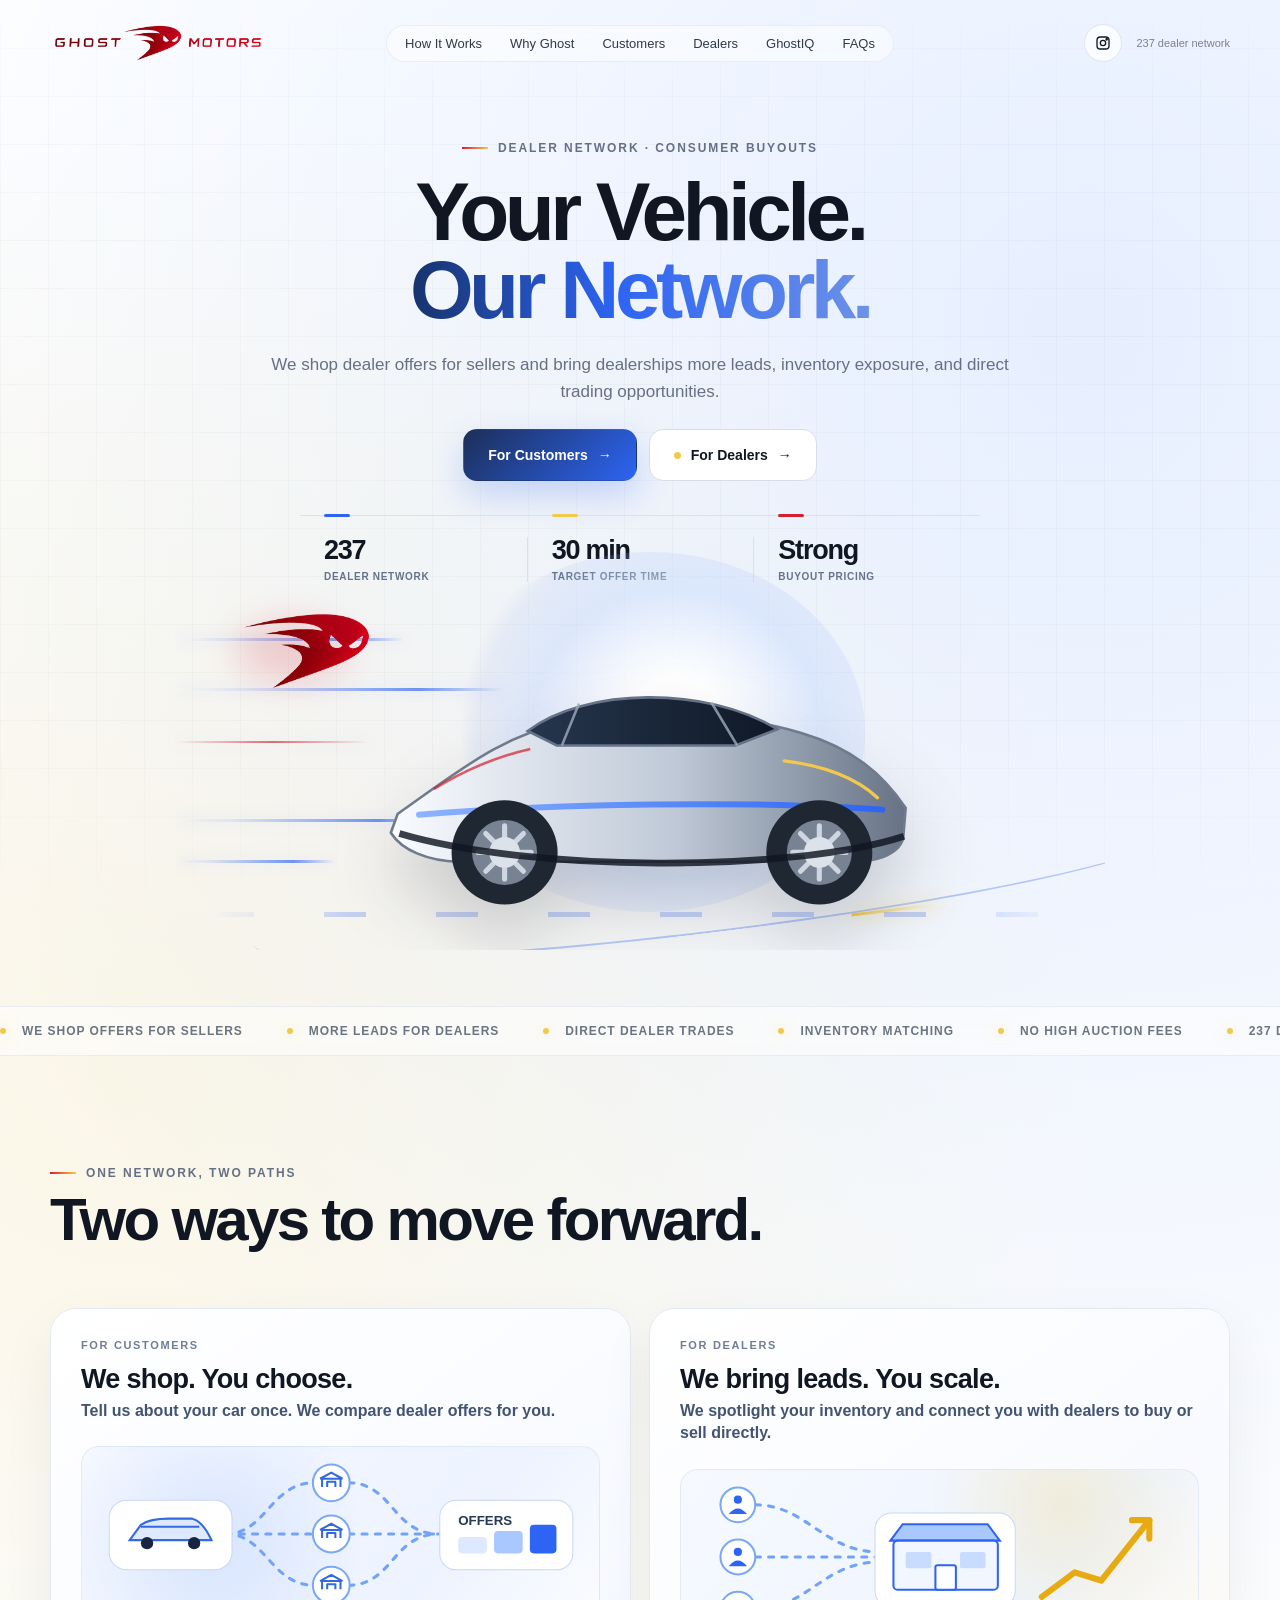
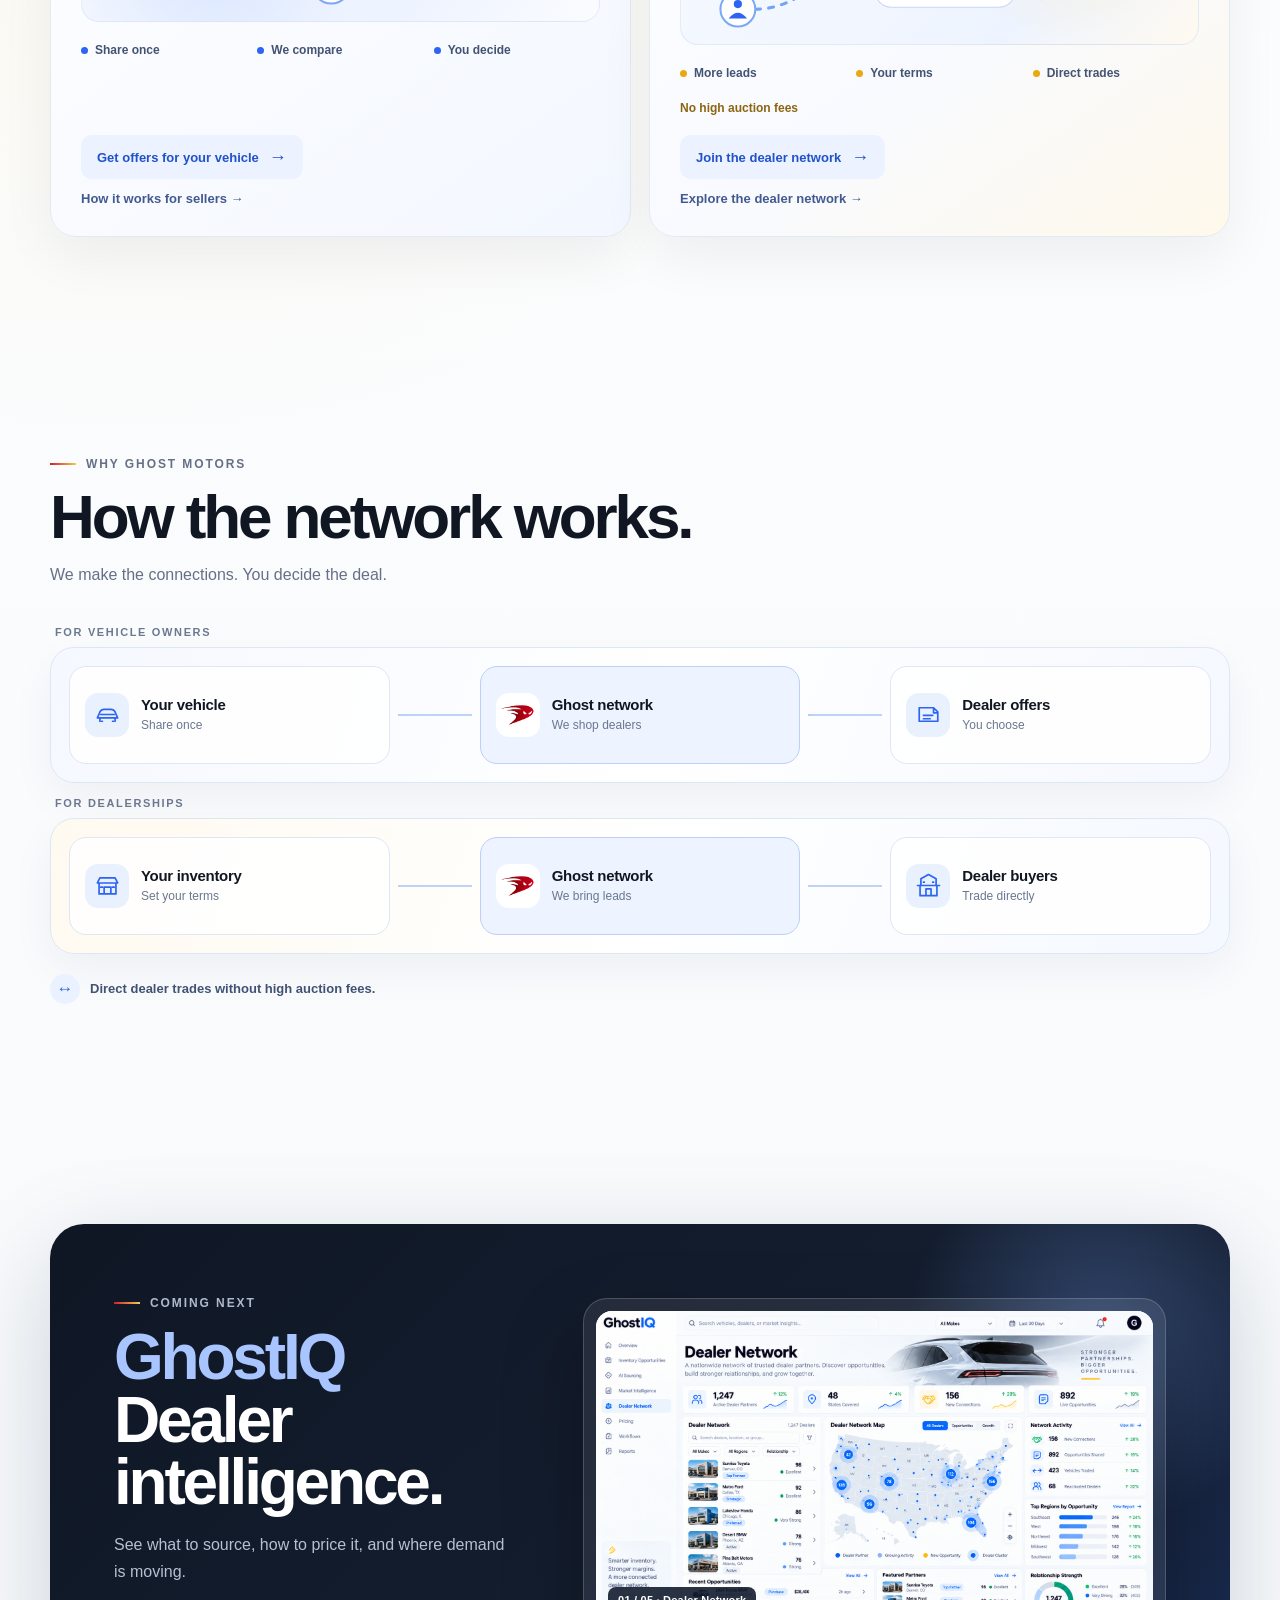
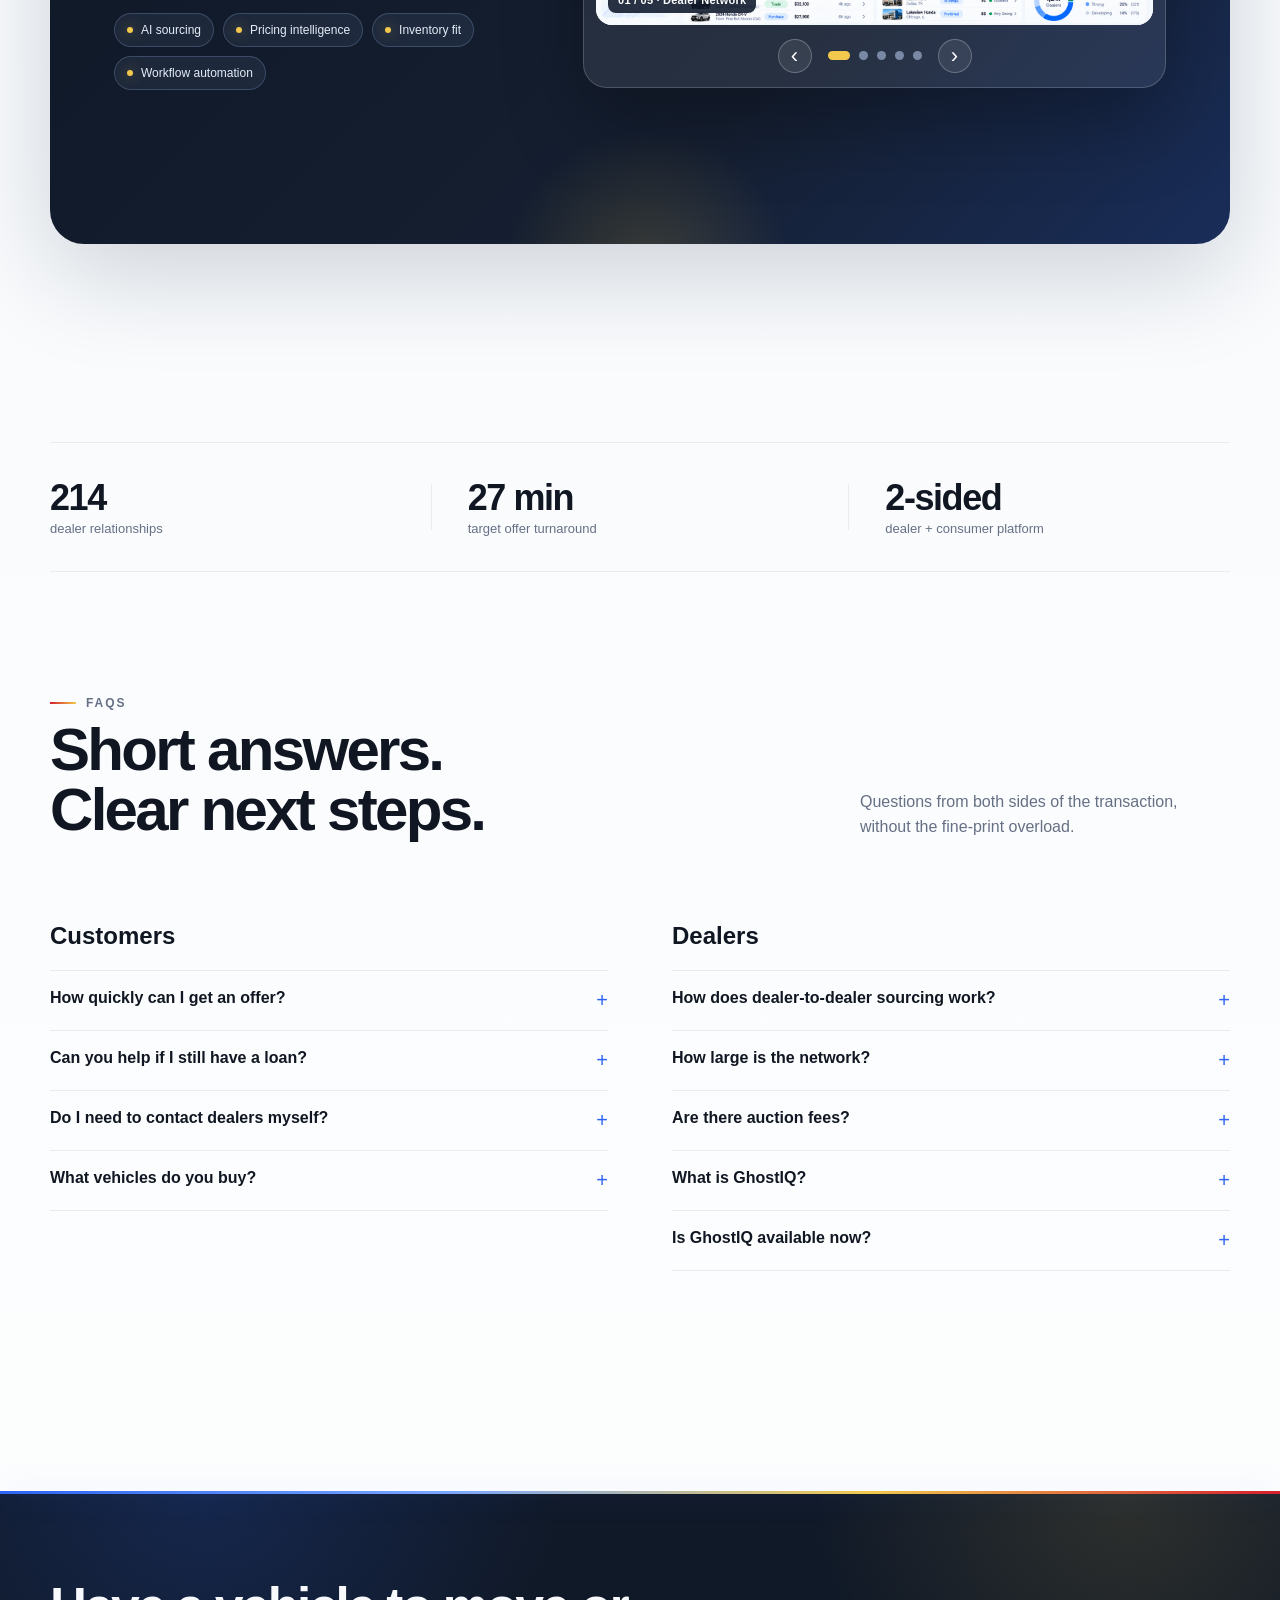
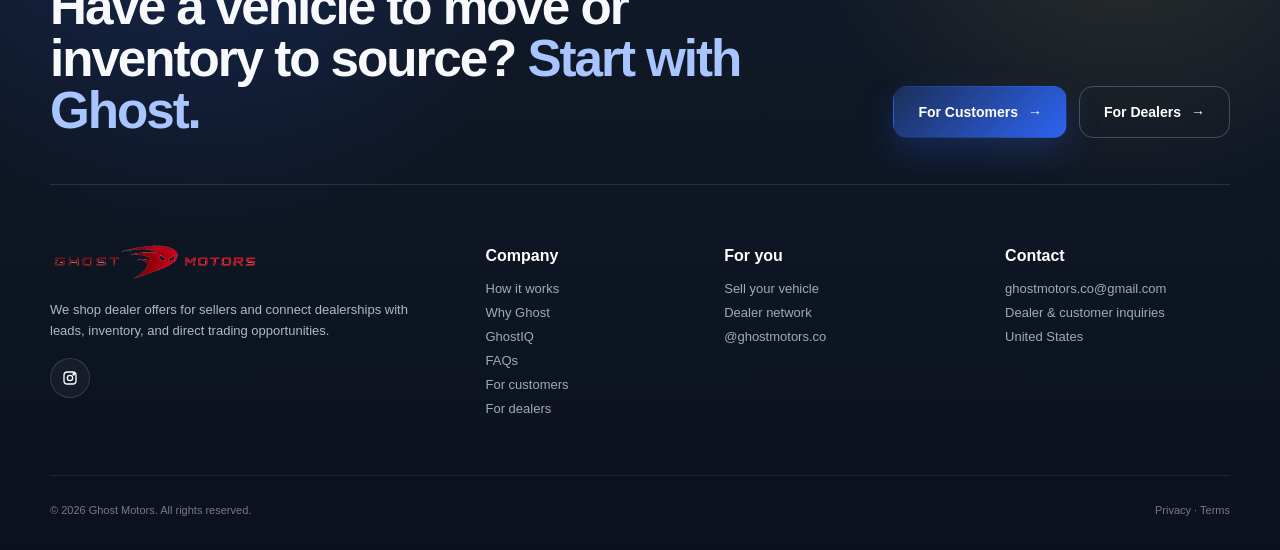
==== commit b36da340: "Clarify network flow heading" ====
--- a/index.html
+++ b/index.html
@@ -691,7 +691,7 @@
   <div class="wrap">
     <div class="why-head reveal">
       <div class="eyebrow"><i></i> Why Ghost Motors</div>
-      <h2>One network. Two ways to move.</h2>
+      <h2>How the network works.</h2>
       <p>We make the connections. You decide the deal.</p>
     </div>
     <div class="network-board reveal" aria-label="How Ghost Motors connects vehicle owners and dealers">
